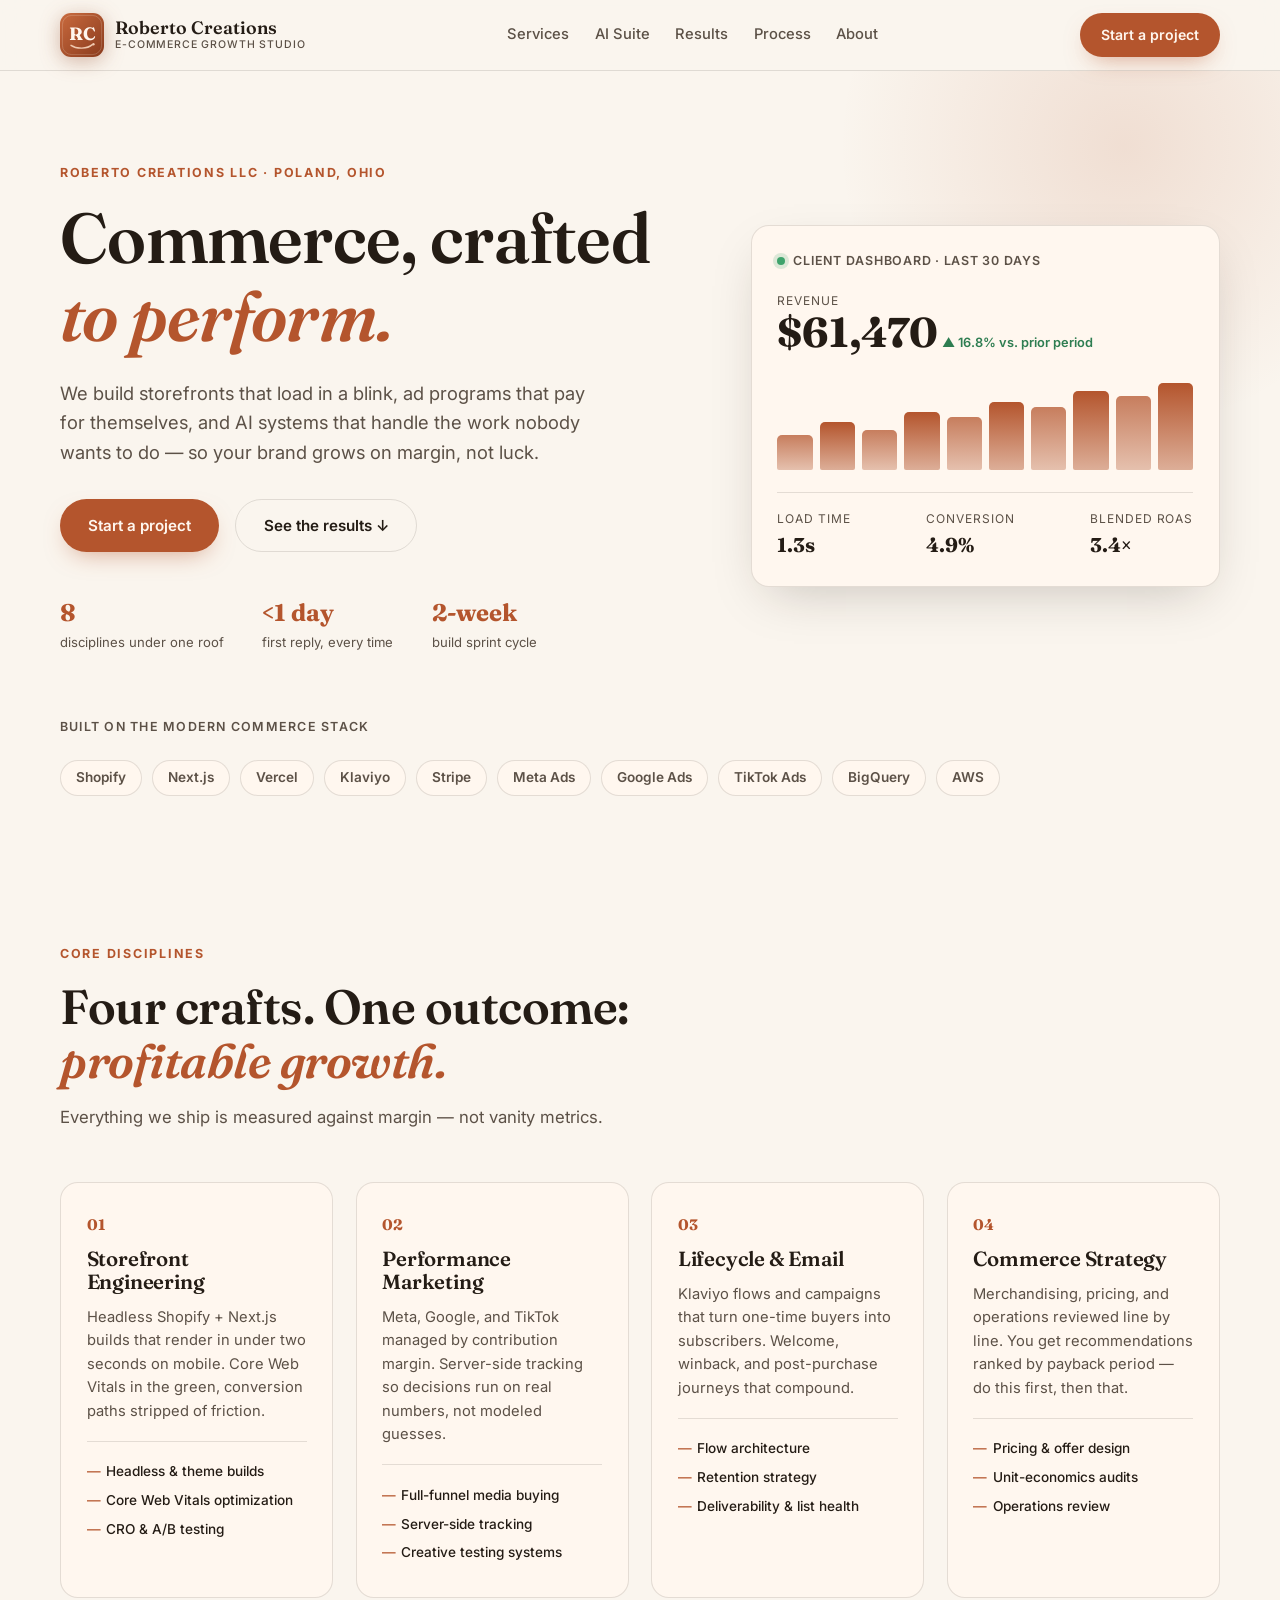
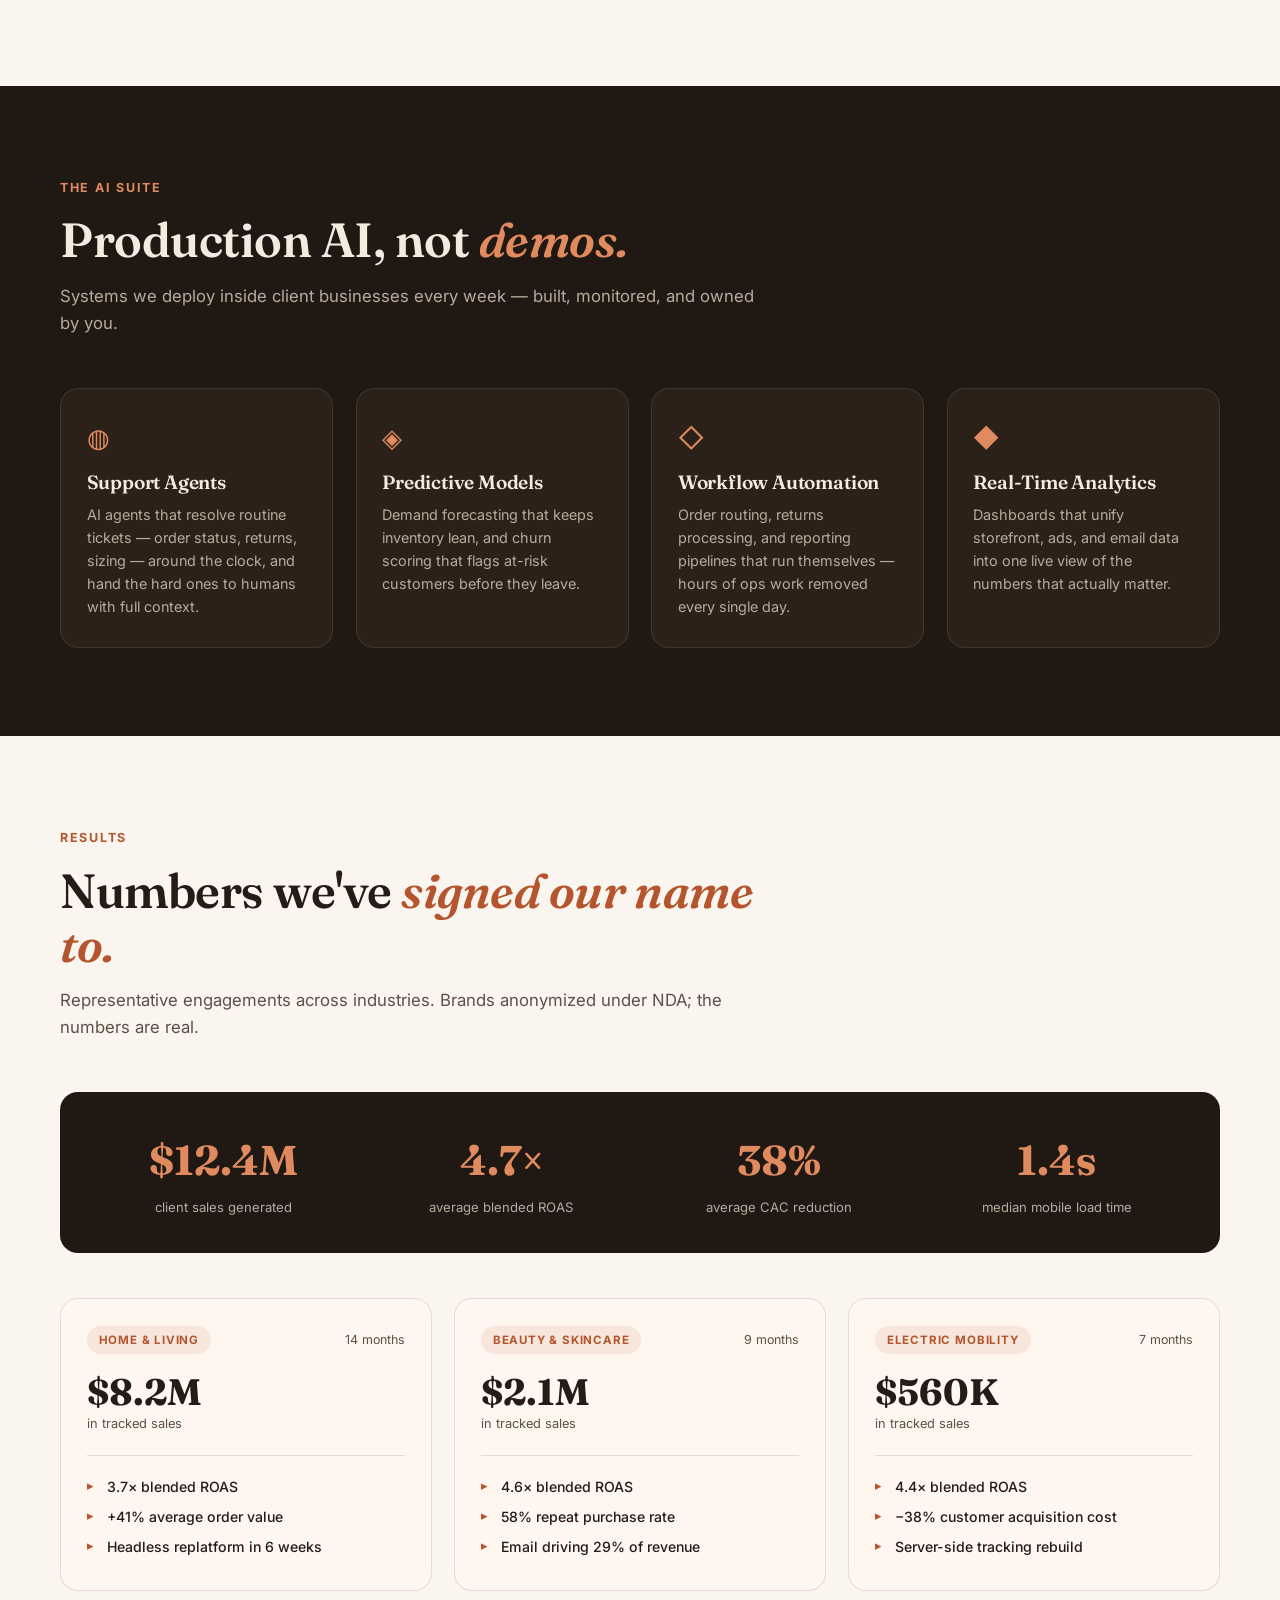
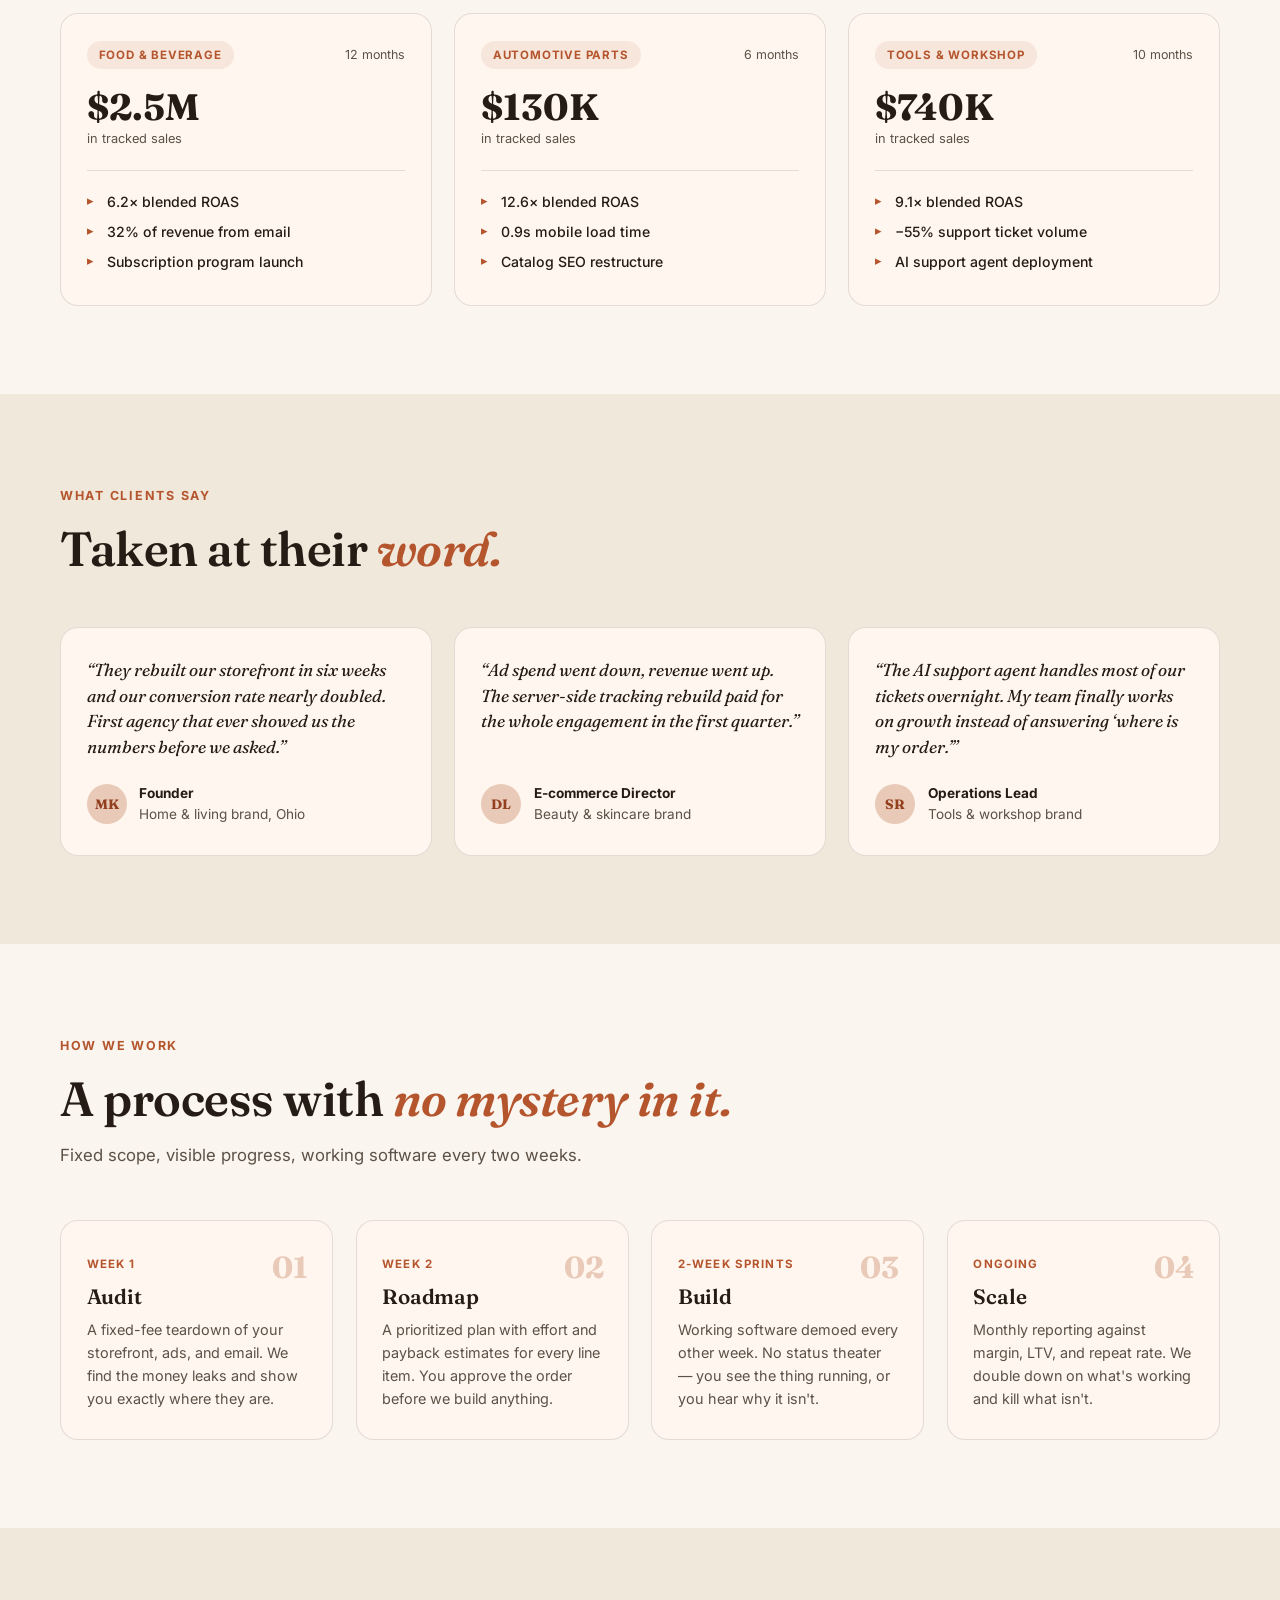
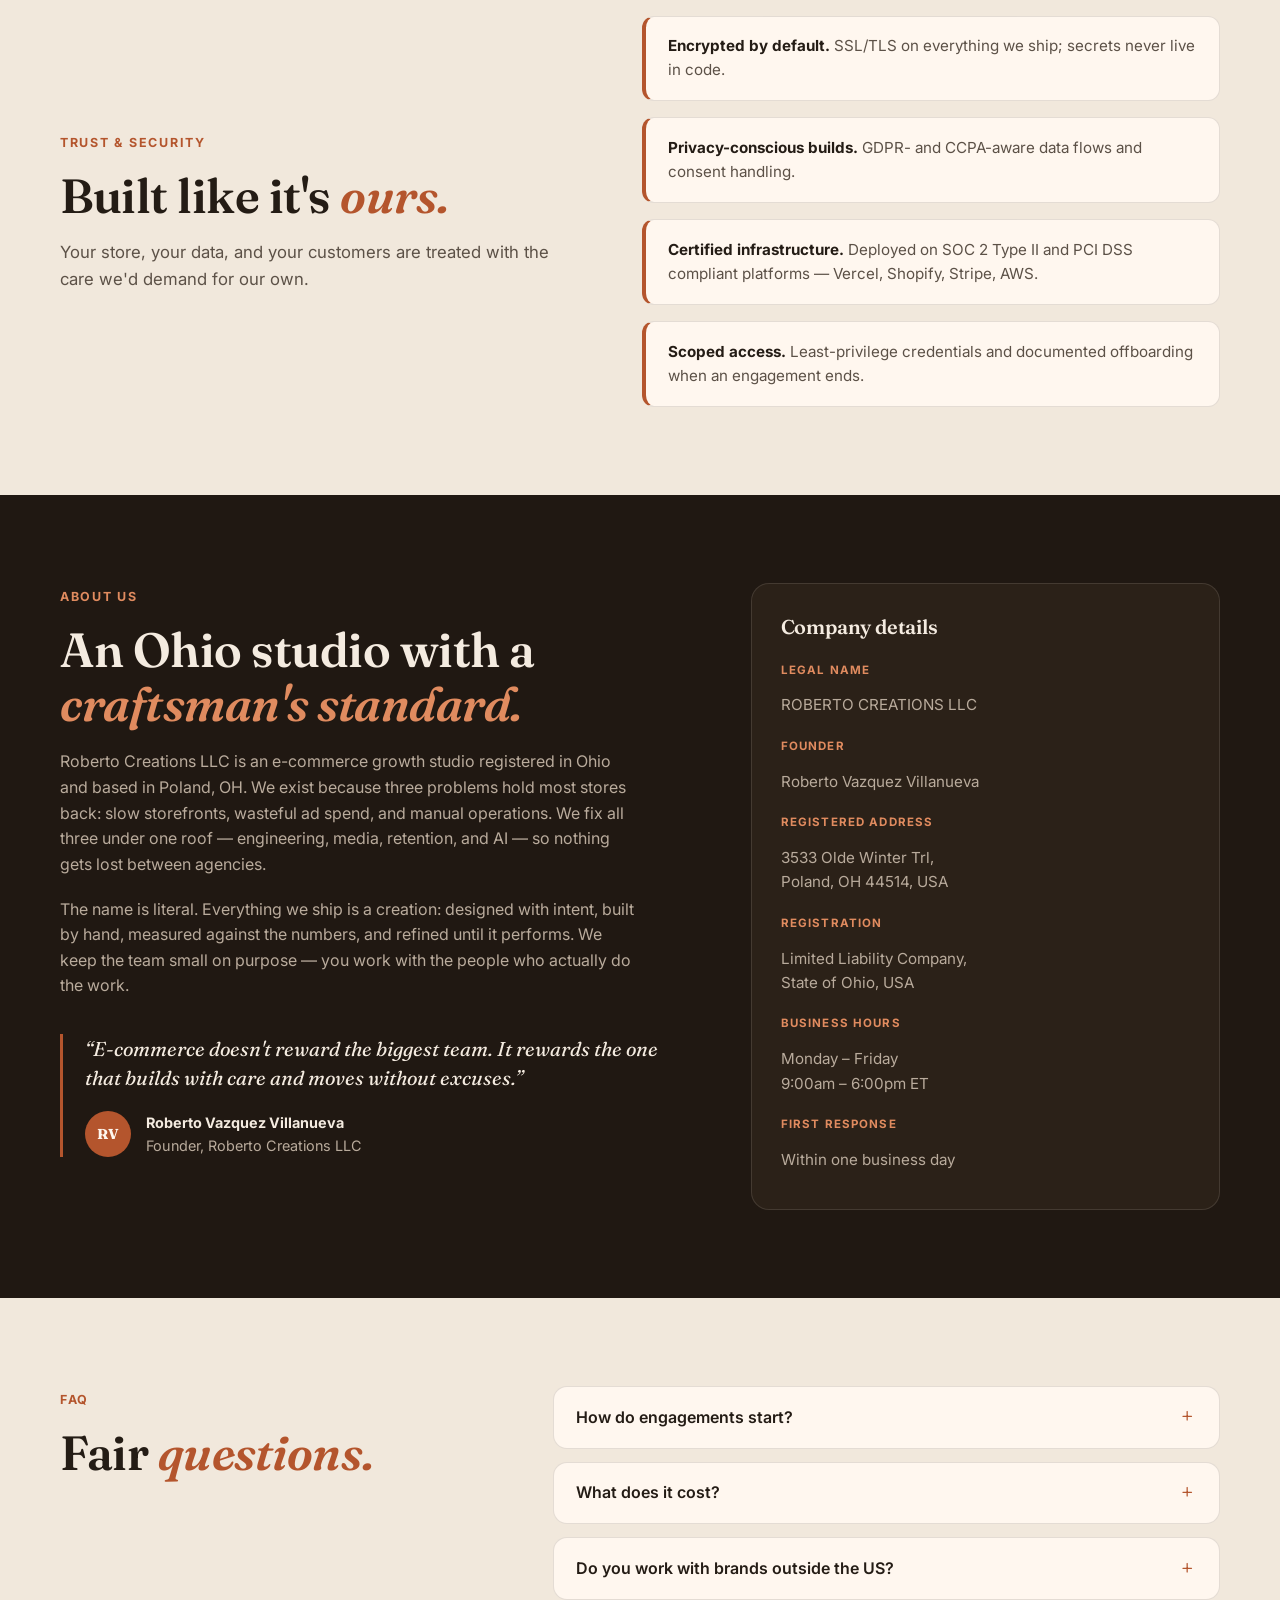
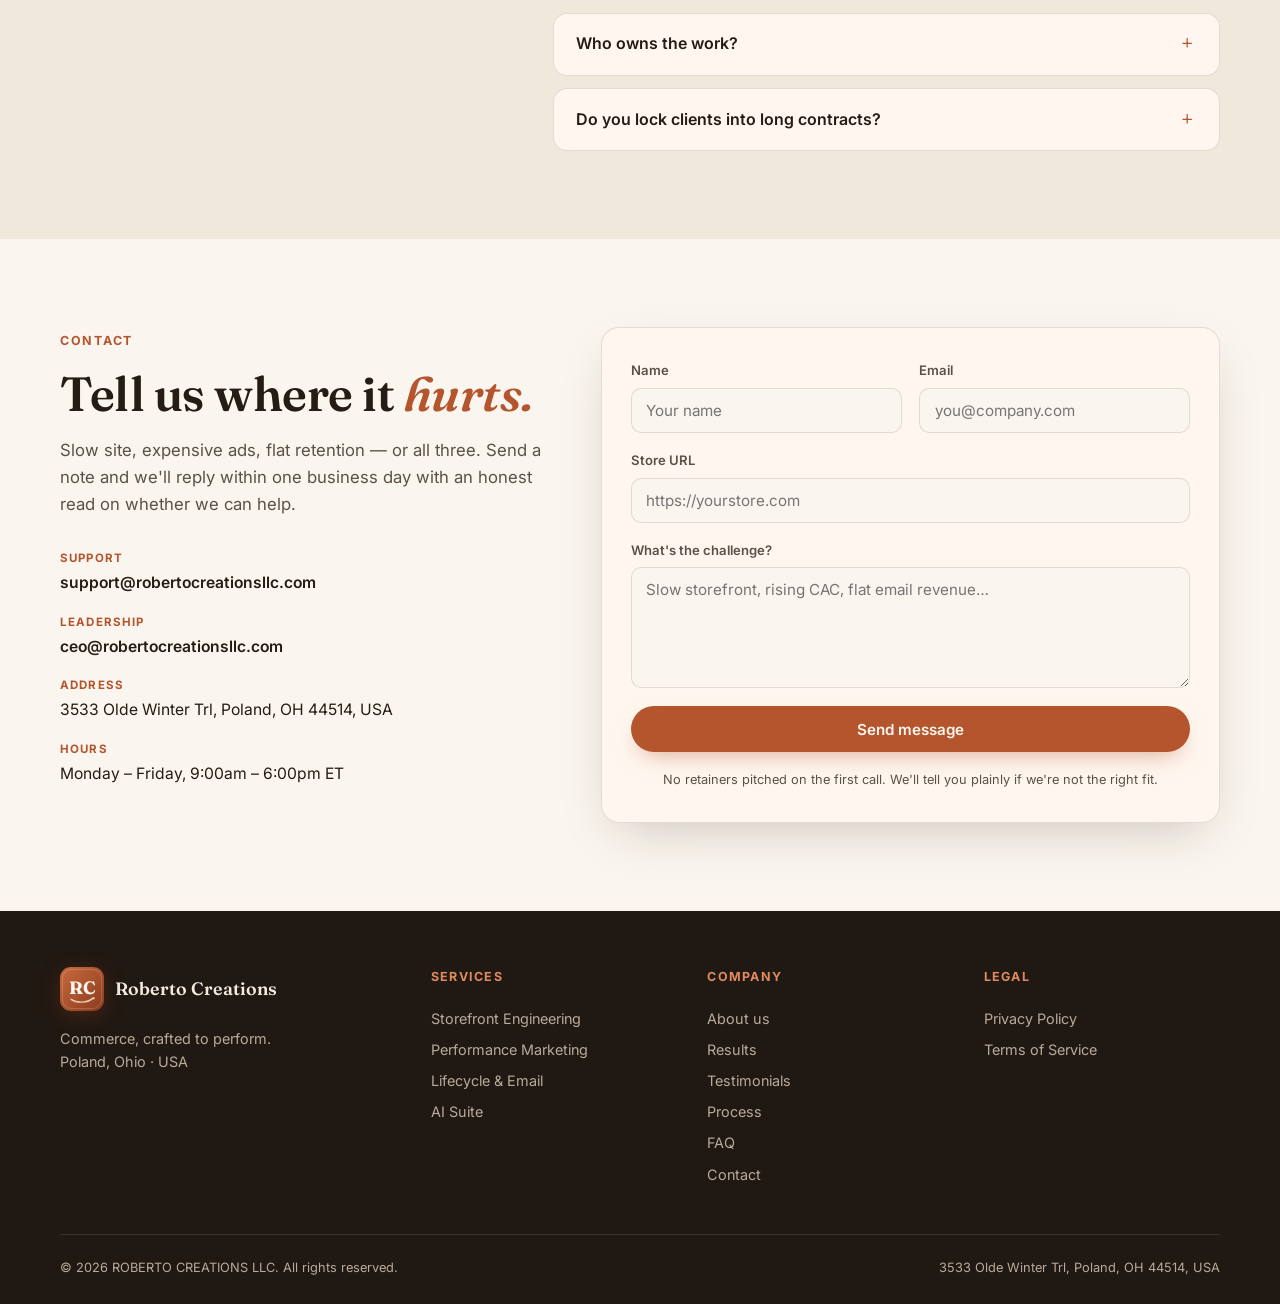
==== index.html @ 3b9dabcb "Roberto Creations LLC company website Static marketing site: hero, services, AI suite, results, test" ====
<!DOCTYPE html>
<html lang="en">
<head>
  <meta charset="UTF-8" />
  <meta name="viewport" content="width=device-width, initial-scale=1.0" />
  <title>Roberto Creations — Commerce, crafted to perform</title>
  <meta name="description" content="Roberto Creations LLC is an e-commerce growth studio in Poland, Ohio. We craft fast storefronts, profitable ad programs, retention engines, and AI systems that do the heavy lifting." />
  <meta property="og:title" content="Roberto Creations — Commerce, crafted to perform" />
  <meta property="og:description" content="Storefront engineering, performance marketing, lifecycle email, and AI automation for e-commerce brands." />
  <meta property="og:type" content="website" />
  <link rel="icon" type="image/svg+xml" href="logo.svg" />
  <link rel="preconnect" href="https://fonts.googleapis.com" />
  <link rel="preconnect" href="https://fonts.gstatic.com" crossorigin />
  <link href="https://fonts.googleapis.com/css2?family=Fraunces:opsz,wght@9..144,400;9..144,500;9..144,600;9..144,700&family=Inter:wght@400;500;600;700&display=swap" rel="stylesheet" />
  <link rel="stylesheet" href="styles.css" />
</head>
<body>

  <!-- ============ NAV ============ -->
  <header class="nav" id="top">
    <div class="container nav-inner">
      <a href="#top" class="brand" aria-label="Roberto Creations home">
        <svg class="brand-mark" viewBox="0 0 64 64" xmlns="http://www.w3.org/2000/svg" role="img" aria-label="Roberto Creations logo">
          <defs>
            <linearGradient id="rcGradNav" x1="0" y1="0" x2="1" y2="1">
              <stop offset="0%" stop-color="#C96A3E" />
              <stop offset="100%" stop-color="#8A3B1D" />
            </linearGradient>
          </defs>
          <rect width="64" height="64" rx="16" fill="url(#rcGradNav)" />
          <rect x="3.5" y="3.5" width="57" height="57" rx="13.5" fill="none" stroke="rgba(255,247,239,0.28)" stroke-width="1" />
          <text x="32" y="39" text-anchor="middle" font-family="Fraunces, Georgia, serif" font-weight="700" font-size="26" fill="#FFF7EF" letter-spacing="-1">RC</text>
          <path d="M16 47 C 24 52.5, 40 52.5, 47 46" fill="none" stroke="#F0C9AF" stroke-width="2" stroke-linecap="round" />
          <circle cx="48.6" cy="45.4" r="1.8" fill="#F0C9AF" />
        </svg>
        <span class="brand-word">Roberto&nbsp;Creations<span class="brand-sub">E-commerce growth studio</span></span>
      </a>
      <nav class="nav-links" id="navLinks">
        <a href="#services">Services</a>
        <a href="#ai">AI Suite</a>
        <a href="#results">Results</a>
        <a href="#process">Process</a>
        <a href="#about">About</a>
      </nav>
      <div class="nav-cta">
        <a href="#contact" class="btn btn-primary btn-sm">Start a project</a>
        <button class="nav-burger" id="navBurger" aria-label="Open menu"><span></span><span></span><span></span></button>
      </div>
    </div>
  </header>

  <!-- ============ HERO ============ -->
  <section class="hero">
    <div class="container hero-grid">
      <div class="hero-copy reveal">
        <p class="eyebrow">Roberto Creations LLC · Poland, Ohio</p>
        <h1>Commerce, crafted<br /><em>to perform.</em></h1>
        <p class="lede">
          We build storefronts that load in a blink, ad programs that pay for
          themselves, and AI systems that handle the work nobody wants to do —
          so your brand grows on margin, not luck.
        </p>
        <div class="hero-actions">
          <a href="#contact" class="btn btn-primary">Start a project</a>
          <a href="#results" class="btn btn-ghost">See the results ↓</a>
        </div>
        <ul class="hero-facts">
          <li><strong>8</strong><span>disciplines under one roof</span></li>
          <li><strong>&lt;1 day</strong><span>first reply, every time</span></li>
          <li><strong>2-week</strong><span>build sprint cycle</span></li>
        </ul>
      </div>

      <div class="hero-card reveal delay-1" aria-hidden="true">
        <div class="dash-head">
          <span class="dash-dot"></span> Client dashboard · last 30 days
        </div>
        <div class="dash-big">
          <span class="dash-label">Revenue</span>
          <span class="dash-value">$61,470</span>
          <span class="dash-delta">▲ 16.8% vs. prior period</span>
        </div>
        <div class="dash-bars">
          <i style="--h:38%"></i><i style="--h:52%"></i><i style="--h:44%"></i><i style="--h:63%"></i><i style="--h:58%"></i><i style="--h:74%"></i><i style="--h:69%"></i><i style="--h:86%"></i><i style="--h:80%"></i><i style="--h:95%"></i>
        </div>
        <div class="dash-row">
          <div><span class="dash-label">Load time</span><strong>1.3s</strong></div>
          <div><span class="dash-label">Conversion</span><strong>4.9%</strong></div>
          <div><span class="dash-label">Blended ROAS</span><strong>3.4×</strong></div>
        </div>
      </div>
    </div>

    <div class="container stack-strip reveal delay-2">
      <span class="stack-label">Built on the modern commerce stack</span>
      <ul>
        <li>Shopify</li><li>Next.js</li><li>Vercel</li><li>Klaviyo</li><li>Stripe</li>
        <li>Meta&nbsp;Ads</li><li>Google&nbsp;Ads</li><li>TikTok&nbsp;Ads</li><li>BigQuery</li><li>AWS</li>
      </ul>
    </div>
  </section>

  <!-- ============ SERVICES ============ -->
  <section class="section" id="services">
    <div class="container">
      <div class="section-head reveal">
        <p class="eyebrow">Core disciplines</p>
        <h2>Four crafts. One outcome: <em>profitable growth.</em></h2>
        <p class="section-sub">Everything we ship is measured against margin — not vanity metrics.</p>
      </div>
      <div class="cards-4">
        <article class="card reveal">
          <span class="card-num">01</span>
          <h3>Storefront Engineering</h3>
          <p>Headless Shopify + Next.js builds that render in under two seconds on mobile. Core Web Vitals in the green, conversion paths stripped of friction.</p>
          <ul class="card-list">
            <li>Headless &amp; theme builds</li>
            <li>Core Web Vitals optimization</li>
            <li>CRO &amp; A/B testing</li>
          </ul>
        </article>
        <article class="card reveal delay-1">
          <span class="card-num">02</span>
          <h3>Performance Marketing</h3>
          <p>Meta, Google, and TikTok managed by contribution margin. Server-side tracking so decisions run on real numbers, not modeled guesses.</p>
          <ul class="card-list">
            <li>Full-funnel media buying</li>
            <li>Server-side tracking</li>
            <li>Creative testing systems</li>
          </ul>
        </article>
        <article class="card reveal delay-2">
          <span class="card-num">03</span>
          <h3>Lifecycle &amp; Email</h3>
          <p>Klaviyo flows and campaigns that turn one-time buyers into subscribers. Welcome, winback, and post-purchase journeys that compound.</p>
          <ul class="card-list">
            <li>Flow architecture</li>
            <li>Retention strategy</li>
            <li>Deliverability &amp; list health</li>
          </ul>
        </article>
        <article class="card reveal delay-3">
          <span class="card-num">04</span>
          <h3>Commerce Strategy</h3>
          <p>Merchandising, pricing, and operations reviewed line by line. You get recommendations ranked by payback period — do this first, then that.</p>
          <ul class="card-list">
            <li>Pricing &amp; offer design</li>
            <li>Unit-economics audits</li>
            <li>Operations review</li>
          </ul>
        </article>
      </div>
    </div>
  </section>

  <!-- ============ AI SUITE ============ -->
  <section class="section section-dark" id="ai">
    <div class="container">
      <div class="section-head reveal">
        <p class="eyebrow eyebrow-light">The AI suite</p>
        <h2>Production AI, not <em>demos.</em></h2>
        <p class="section-sub">Systems we deploy inside client businesses every week — built, monitored, and owned by you.</p>
      </div>
      <div class="ai-grid">
        <article class="ai-card reveal">
          <span class="ai-icon">◍</span>
          <h3>Support Agents</h3>
          <p>AI agents that resolve routine tickets — order status, returns, sizing — around the clock, and hand the hard ones to humans with full context.</p>
        </article>
        <article class="ai-card reveal delay-1">
          <span class="ai-icon">◈</span>
          <h3>Predictive Models</h3>
          <p>Demand forecasting that keeps inventory lean, and churn scoring that flags at-risk customers before they leave.</p>
        </article>
        <article class="ai-card reveal delay-2">
          <span class="ai-icon">◇</span>
          <h3>Workflow Automation</h3>
          <p>Order routing, returns processing, and reporting pipelines that run themselves — hours of ops work removed every single day.</p>
        </article>
        <article class="ai-card reveal delay-3">
          <span class="ai-icon">◆</span>
          <h3>Real-Time Analytics</h3>
          <p>Dashboards that unify storefront, ads, and email data into one live view of the numbers that actually matter.</p>
        </article>
      </div>
    </div>
  </section>

  <!-- ============ RESULTS ============ -->
  <section class="section" id="results">
    <div class="container">
      <div class="section-head reveal">
        <p class="eyebrow">Results</p>
        <h2>Numbers we've <em>signed our name to.</em></h2>
        <p class="section-sub">Representative engagements across industries. Brands anonymized under NDA; the numbers are real.</p>
      </div>

      <div class="results-band reveal">
        <div><strong data-count="12.4" data-prefix="$" data-suffix="M">$0M</strong><span>client sales generated</span></div>
        <div><strong data-count="4.7" data-suffix="×">0×</strong><span>average blended ROAS</span></div>
        <div><strong data-count="38" data-suffix="%">0%</strong><span>average CAC reduction</span></div>
        <div><strong data-count="1.4" data-suffix="s">0s</strong><span>median mobile load time</span></div>
      </div>

      <div class="cases">
        <article class="case reveal">
          <header><span class="case-tag">Home &amp; Living</span><span class="case-time">14 months</span></header>
          <strong class="case-big">$8.2M</strong><span class="case-big-label">in tracked sales</span>
          <ul><li>3.7× blended ROAS</li><li>+41% average order value</li><li>Headless replatform in 6 weeks</li></ul>
        </article>
        <article class="case reveal delay-1">
          <header><span class="case-tag">Beauty &amp; Skincare</span><span class="case-time">9 months</span></header>
          <strong class="case-big">$2.1M</strong><span class="case-big-label">in tracked sales</span>
          <ul><li>4.6× blended ROAS</li><li>58% repeat purchase rate</li><li>Email driving 29% of revenue</li></ul>
        </article>
        <article class="case reveal delay-2">
          <header><span class="case-tag">Electric Mobility</span><span class="case-time">7 months</span></header>
          <strong class="case-big">$560K</strong><span class="case-big-label">in tracked sales</span>
          <ul><li>4.4× blended ROAS</li><li>−38% customer acquisition cost</li><li>Server-side tracking rebuild</li></ul>
        </article>
        <article class="case reveal">
          <header><span class="case-tag">Food &amp; Beverage</span><span class="case-time">12 months</span></header>
          <strong class="case-big">$2.5M</strong><span class="case-big-label">in tracked sales</span>
          <ul><li>6.2× blended ROAS</li><li>32% of revenue from email</li><li>Subscription program launch</li></ul>
        </article>
        <article class="case reveal delay-1">
          <header><span class="case-tag">Automotive Parts</span><span class="case-time">6 months</span></header>
          <strong class="case-big">$130K</strong><span class="case-big-label">in tracked sales</span>
          <ul><li>12.6× blended ROAS</li><li>0.9s mobile load time</li><li>Catalog SEO restructure</li></ul>
        </article>
        <article class="case reveal delay-2">
          <header><span class="case-tag">Tools &amp; Workshop</span><span class="case-time">10 months</span></header>
          <strong class="case-big">$740K</strong><span class="case-big-label">in tracked sales</span>
          <ul><li>9.1× blended ROAS</li><li>−55% support ticket volume</li><li>AI support agent deployment</li></ul>
        </article>
      </div>
    </div>
  </section>

  <!-- ============ TESTIMONIALS ============ -->
  <section class="section section-tint" id="testimonials">
    <div class="container">
      <div class="section-head reveal">
        <p class="eyebrow">What clients say</p>
        <h2>Taken at their <em>word.</em></h2>
      </div>
      <div class="quotes">
        <figure class="quote-card reveal">
          <blockquote>“They rebuilt our storefront in six weeks and our conversion rate nearly doubled. First agency that ever showed us the numbers before we asked.”</blockquote>
          <figcaption><span class="quote-avatar">MK</span><span><strong>Founder</strong><br />Home &amp; living brand, Ohio</span></figcaption>
        </figure>
        <figure class="quote-card reveal delay-1">
          <blockquote>“Ad spend went down, revenue went up. The server-side tracking rebuild paid for the whole engagement in the first quarter.”</blockquote>
          <figcaption><span class="quote-avatar">DL</span><span><strong>E-commerce Director</strong><br />Beauty &amp; skincare brand</span></figcaption>
        </figure>
        <figure class="quote-card reveal delay-2">
          <blockquote>“The AI support agent handles most of our tickets overnight. My team finally works on growth instead of answering ‘where is my order.’”</blockquote>
          <figcaption><span class="quote-avatar">SR</span><span><strong>Operations Lead</strong><br />Tools &amp; workshop brand</span></figcaption>
        </figure>
      </div>
    </div>
  </section>

  <!-- ============ PROCESS ============ -->
  <section class="section" id="process">
    <div class="container">
      <div class="section-head reveal">
        <p class="eyebrow">How we work</p>
        <h2>A process with <em>no mystery in it.</em></h2>
        <p class="section-sub">Fixed scope, visible progress, working software every two weeks.</p>
      </div>
      <ol class="steps">
        <li class="reveal">
          <span class="step-when">Week 1</span>
          <h3>Audit</h3>
          <p>A fixed-fee teardown of your storefront, ads, and email. We find the money leaks and show you exactly where they are.</p>
        </li>
        <li class="reveal delay-1">
          <span class="step-when">Week 2</span>
          <h3>Roadmap</h3>
          <p>A prioritized plan with effort and payback estimates for every line item. You approve the order before we build anything.</p>
        </li>
        <li class="reveal delay-2">
          <span class="step-when">2-week sprints</span>
          <h3>Build</h3>
          <p>Working software demoed every other week. No status theater — you see the thing running, or you hear why it isn't.</p>
        </li>
        <li class="reveal delay-3">
          <span class="step-when">Ongoing</span>
          <h3>Scale</h3>
          <p>Monthly reporting against margin, LTV, and repeat rate. We double down on what's working and kill what isn't.</p>
        </li>
      </ol>
    </div>
  </section>

  <!-- ============ TRUST ============ -->
  <section class="section section-tint" id="trust">
    <div class="container trust-grid">
      <div class="section-head reveal" style="margin-bottom:0">
        <p class="eyebrow">Trust &amp; security</p>
        <h2>Built like it's <em>ours.</em></h2>
        <p class="section-sub">Your store, your data, and your customers are treated with the care we'd demand for our own.</p>
      </div>
      <ul class="trust-list reveal delay-1">
        <li><strong>Encrypted by default.</strong> SSL/TLS on everything we ship; secrets never live in code.</li>
        <li><strong>Privacy-conscious builds.</strong> GDPR- and CCPA-aware data flows and consent handling.</li>
        <li><strong>Certified infrastructure.</strong> Deployed on SOC 2 Type II and PCI DSS compliant platforms — Vercel, Shopify, Stripe, AWS.</li>
        <li><strong>Scoped access.</strong> Least-privilege credentials and documented offboarding when an engagement ends.</li>
      </ul>
    </div>
  </section>

  <!-- ============ ABOUT ============ -->
  <section class="section section-dark" id="about">
    <div class="container about-grid">
      <div class="reveal">
        <p class="eyebrow eyebrow-light">About us</p>
        <h2>An Ohio studio with a <em>craftsman's standard.</em></h2>
        <p class="about-body">
          Roberto Creations LLC is an e-commerce growth studio registered in
          Ohio and based in Poland, OH. We exist because three problems hold
          most stores back: slow storefronts, wasteful ad spend, and manual
          operations. We fix all three under one roof — engineering, media,
          retention, and AI — so nothing gets lost between agencies.
        </p>
        <p class="about-body">
          The name is literal. Everything we ship is a creation: designed with
          intent, built by hand, measured against the numbers, and refined
          until it performs. We keep the team small on purpose — you work with
          the people who actually do the work.
        </p>
        <figure class="founder-quote">
          <blockquote>“E-commerce doesn't reward the biggest team. It rewards the one that builds with care and moves without excuses.”</blockquote>
          <figcaption>
            <span class="founder-avatar">RV</span>
            <span><strong>Roberto Vazquez Villanueva</strong><br />Founder, Roberto Creations LLC</span>
          </figcaption>
        </figure>
      </div>
      <aside class="company-card reveal delay-1">
        <h3>Company details</h3>
        <dl>
          <dt>Legal name</dt><dd>ROBERTO CREATIONS LLC</dd>
          <dt>Founder</dt><dd>Roberto Vazquez Villanueva</dd>
          <dt>Registered address</dt><dd>3533 Olde Winter Trl,<br />Poland, OH 44514, USA</dd>
          <dt>Registration</dt><dd>Limited Liability Company,<br />State of Ohio, USA</dd>
          <dt>Business hours</dt><dd>Monday – Friday<br />9:00am – 6:00pm ET</dd>
          <dt>First response</dt><dd>Within one business day</dd>
        </dl>
      </aside>
    </div>
  </section>

  <!-- ============ FAQ ============ -->
  <section class="section section-tint" id="faq">
    <div class="container faq-wrap">
      <div class="section-head reveal">
        <p class="eyebrow">FAQ</p>
        <h2>Fair <em>questions.</em></h2>
      </div>
      <div class="faq-list reveal delay-1">
        <details>
          <summary>How do engagements start?</summary>
          <p>Every engagement starts with a fixed-fee audit in week one. You get a written teardown of your storefront, ads, and email — and you keep it whether or not we work together afterward.</p>
        </details>
        <details>
          <summary>What does it cost?</summary>
          <p>The audit is a flat fee quoted up front. Build work is scoped per sprint, and ongoing management is a monthly retainer tied to defined deliverables. No percentage-of-spend pricing, no surprise line items.</p>
        </details>
        <details>
          <summary>Do you work with brands outside the US?</summary>
          <p>Yes. We're based in Ohio and work remotely with e-commerce brands across North America and Europe. All meetings are scheduled in your timezone.</p>
        </details>
        <details>
          <summary>Who owns the work?</summary>
          <p>You do. Code, ad accounts, email lists, dashboards — everything lives in accounts you own from day one, and offboarding is documented when an engagement ends.</p>
        </details>
        <details>
          <summary>Do you lock clients into long contracts?</summary>
          <p>No. Ongoing work runs month to month after the initial roadmap. We'd rather keep you with results than with paperwork.</p>
        </details>
      </div>
    </div>
  </section>

  <!-- ============ CONTACT ============ -->
  <section class="section" id="contact">
    <div class="container contact-grid">
      <div class="reveal">
        <p class="eyebrow">Contact</p>
        <h2>Tell us where it <em>hurts.</em></h2>
        <p class="section-sub">Slow site, expensive ads, flat retention — or all three. Send a note and we'll reply within one business day with an honest read on whether we can help.</p>
        <ul class="contact-list">
          <li><span>Support</span><a href="mailto:support@robertocreationsllc.com">support@robertocreationsllc.com</a></li>
          <li><span>Leadership</span><a href="mailto:ceo@robertocreationsllc.com">ceo@robertocreationsllc.com</a></li>
          <li><span>Address</span>3533 Olde Winter Trl, Poland, OH 44514, USA</li>
          <li><span>Hours</span>Monday – Friday, 9:00am – 6:00pm ET</li>
        </ul>
      </div>
      <form class="contact-form reveal delay-1" action="mailto:support@robertocreationsllc.com" method="post" enctype="text/plain">
        <div class="form-row">
          <label>Name<input type="text" name="name" placeholder="Your name" required /></label>
          <label>Email<input type="email" name="email" placeholder="you@company.com" required /></label>
        </div>
        <label>Store URL<input type="url" name="store" placeholder="https://yourstore.com" /></label>
        <label>What's the challenge?<textarea name="message" rows="5" placeholder="Slow storefront, rising CAC, flat email revenue…" required></textarea></label>
        <button type="submit" class="btn btn-primary btn-block">Send message</button>
        <p class="form-note">No retainers pitched on the first call. We'll tell you plainly if we're not the right fit.</p>
      </form>
    </div>
  </section>

  <!-- ============ FOOTER ============ -->
  <footer class="footer">
    <div class="container footer-grid">
      <div>
        <a href="#top" class="brand brand-footer">
          <svg class="brand-mark" viewBox="0 0 64 64" xmlns="http://www.w3.org/2000/svg" role="img" aria-label="Roberto Creations logo">
            <defs>
              <linearGradient id="rcGradFoot" x1="0" y1="0" x2="1" y2="1">
                <stop offset="0%" stop-color="#C96A3E" />
                <stop offset="100%" stop-color="#8A3B1D" />
              </linearGradient>
            </defs>
            <rect width="64" height="64" rx="16" fill="url(#rcGradFoot)" />
            <rect x="3.5" y="3.5" width="57" height="57" rx="13.5" fill="none" stroke="rgba(255,247,239,0.28)" stroke-width="1" />
            <text x="32" y="39" text-anchor="middle" font-family="Fraunces, Georgia, serif" font-weight="700" font-size="26" fill="#FFF7EF" letter-spacing="-1">RC</text>
            <path d="M16 47 C 24 52.5, 40 52.5, 47 46" fill="none" stroke="#F0C9AF" stroke-width="2" stroke-linecap="round" />
            <circle cx="48.6" cy="45.4" r="1.8" fill="#F0C9AF" />
          </svg>
          <span class="brand-word">Roberto&nbsp;Creations</span>
        </a>
        <p class="footer-tag">Commerce, crafted to perform.<br />Poland, Ohio · USA</p>
      </div>
      <div class="footer-col">
        <h4>Services</h4>
        <a href="#services">Storefront Engineering</a>
        <a href="#services">Performance Marketing</a>
        <a href="#services">Lifecycle &amp; Email</a>
        <a href="#ai">AI Suite</a>
      </div>
      <div class="footer-col">
        <h4>Company</h4>
        <a href="#about">About us</a>
        <a href="#results">Results</a>
        <a href="#testimonials">Testimonials</a>
        <a href="#process">Process</a>
        <a href="#faq">FAQ</a>
        <a href="#contact">Contact</a>
      </div>
      <div class="footer-col">
        <h4>Legal</h4>
        <a href="privacy.html">Privacy Policy</a>
        <a href="terms.html">Terms of Service</a>
      </div>
    </div>
    <div class="container footer-bottom">
      <span>© 2026 ROBERTO CREATIONS LLC. All rights reserved.</span>
      <span>3533 Olde Winter Trl, Poland, OH 44514, USA</span>
    </div>
  </footer>

  <script src="script.js"></script>
</body>
</html>
---- styles.css ----
/* ================= Roberto Creations — brand system =================
   Palette: warm ivory canvas, espresso ink, terracotta signature accent.
   Type: Fraunces (display serif) + Inter (UI sans).
===================================================================== */
:root {
  --ivory: #FAF5EE;
  --ivory-deep: #F1E8DC;
  --ink: #241C15;
  --ink-soft: #5C5147;
  --terra: #B4552D;
  --terra-deep: #93401F;
  --terra-soft: #E9C9B8;
  --cream: #FFF7EF;
  --line: rgba(36, 28, 21, 0.12);
  --dark: #201812;
  --dark-2: #2B2118;
  --on-dark: #F4EBE0;
  --on-dark-soft: #B9AB9C;
  --radius: 18px;
  --shadow: 0 18px 50px -18px rgba(36, 28, 21, 0.25);
  --font-display: "Fraunces", Georgia, serif;
  --font-body: "Inter", -apple-system, sans-serif;
}

* { margin: 0; padding: 0; box-sizing: border-box; }
html { scroll-behavior: smooth; }
body {
  font-family: var(--font-body);
  background: var(--ivory);
  color: var(--ink);
  line-height: 1.6;
  -webkit-font-smoothing: antialiased;
}
img { max-width: 100%; }
.container { width: min(1160px, 92%); margin: 0 auto; }

h1, h2, h3 { font-family: var(--font-display); font-weight: 600; line-height: 1.12; letter-spacing: -0.01em; }
h1 { font-size: clamp(2.6rem, 6vw, 4.4rem); }
h2 { font-size: clamp(1.9rem, 4vw, 3rem); }
h1 em, h2 em { font-style: italic; color: var(--terra); }
.section-dark h2 em { color: #E08B5F; }

.eyebrow {
  display: inline-block;
  font-size: 0.78rem; font-weight: 700; letter-spacing: 0.14em; text-transform: uppercase;
  color: var(--terra); margin-bottom: 1rem;
}
.eyebrow-light { color: #E08B5F; }

/* ---------- buttons ---------- */
.btn {
  display: inline-block; text-decoration: none; cursor: pointer;
  font-family: var(--font-body); font-weight: 600; font-size: 0.95rem;
  padding: 0.85rem 1.7rem; border-radius: 999px; border: 1.5px solid transparent;
  transition: transform 0.18s ease, box-shadow 0.18s ease, background 0.18s ease;
}
.btn-primary { background: var(--terra); color: var(--cream); box-shadow: 0 10px 24px -10px rgba(180, 85, 45, 0.55); }
.btn-primary:hover { background: var(--terra-deep); transform: translateY(-2px); }
.btn-ghost { border-color: var(--line); color: var(--ink); background: transparent; }
.btn-ghost:hover { border-color: var(--ink); transform: translateY(-2px); }
.btn-sm { padding: 0.6rem 1.25rem; font-size: 0.88rem; }
.btn-block { width: 100%; border: none; }

/* ---------- nav ---------- */
.nav {
  position: sticky; top: 0; z-index: 50;
  background: rgba(250, 245, 238, 0.85); backdrop-filter: blur(14px);
  border-bottom: 1px solid var(--line);
}
.nav-inner { display: flex; align-items: center; justify-content: space-between; padding: 0.8rem 0; gap: 1rem; }
.brand { display: flex; align-items: center; gap: 0.7rem; text-decoration: none; color: inherit; }
.brand-mark {
  display: block; width: 44px; height: 44px; flex-shrink: 0;
  filter: drop-shadow(0 4px 10px rgba(138, 59, 29, 0.35));
  transition: transform 0.2s ease;
}
.brand:hover .brand-mark { transform: rotate(-3deg) scale(1.04); }
.brand-word { font-family: var(--font-display); font-weight: 600; font-size: 1.12rem; line-height: 1.15; display: flex; flex-direction: column; }
.brand-sub { font-family: var(--font-body); font-weight: 500; font-size: 0.66rem; letter-spacing: 0.08em; text-transform: uppercase; color: var(--ink-soft); }
.nav-links { display: flex; gap: 1.6rem; }
.nav-links a { text-decoration: none; color: var(--ink-soft); font-weight: 500; font-size: 0.92rem; transition: color 0.15s; }
.nav-links a:hover { color: var(--terra); }
.nav-cta { display: flex; align-items: center; gap: 0.8rem; }
.nav-burger { display: none; flex-direction: column; gap: 5px; background: none; border: none; cursor: pointer; padding: 6px; }
.nav-burger span { width: 22px; height: 2px; background: var(--ink); border-radius: 2px; }

/* ---------- hero ---------- */
.hero { padding: 5.5rem 0 3.5rem; position: relative; overflow: hidden; }
.hero::before {
  content: ""; position: absolute; top: -30%; right: -12%; width: 620px; height: 620px;
  background: radial-gradient(circle, rgba(180,85,45,0.14), transparent 65%);
  border-radius: 50%; pointer-events: none;
}
.hero-grid { display: grid; grid-template-columns: 1.15fr 0.85fr; gap: 3.5rem; align-items: center; }
.lede { font-size: 1.15rem; color: var(--ink-soft); margin: 1.4rem 0 2rem; max-width: 34rem; }
.hero-actions { display: flex; gap: 1rem; flex-wrap: wrap; }
.hero-facts { list-style: none; display: flex; gap: 2.4rem; margin-top: 2.6rem; flex-wrap: wrap; }
.hero-facts li { display: flex; flex-direction: column; }
.hero-facts strong { font-family: var(--font-display); font-size: 1.5rem; color: var(--terra); }
.hero-facts span { font-size: 0.82rem; color: var(--ink-soft); }

.hero-card {
  background: var(--cream); border: 1px solid var(--line); border-radius: var(--radius);
  box-shadow: var(--shadow); padding: 1.6rem; position: relative;
}
.dash-head { font-size: 0.78rem; font-weight: 600; letter-spacing: 0.06em; text-transform: uppercase; color: var(--ink-soft); display: flex; align-items: center; gap: 0.5rem; margin-bottom: 1.2rem; }
.dash-dot { width: 8px; height: 8px; border-radius: 50%; background: #3FA36C; box-shadow: 0 0 0 4px rgba(63,163,108,0.18); }
.dash-label { display: block; font-size: 0.75rem; text-transform: uppercase; letter-spacing: 0.08em; color: var(--ink-soft); }
.dash-value { font-family: var(--font-display); font-size: 2.6rem; font-weight: 700; line-height: 1.1; }
.dash-delta { display: inline-block; margin-top: 0.2rem; font-size: 0.8rem; font-weight: 600; color: #2E7D51; }
.dash-bars { display: flex; align-items: flex-end; gap: 7px; height: 92px; margin: 1.4rem 0; }
.dash-bars i {
  flex: 1; height: var(--h); border-radius: 5px 5px 2px 2px;
  background: linear-gradient(180deg, var(--terra) 0%, var(--terra-soft) 130%);
  animation: barGrow 0.9s cubic-bezier(0.2, 0.7, 0.3, 1) both;
}
.dash-bars i:nth-child(odd) { opacity: 0.75; }
@keyframes barGrow { from { height: 0; } to { height: var(--h); } }
.dash-row { display: flex; justify-content: space-between; border-top: 1px solid var(--line); padding-top: 1rem; }
.dash-row strong { font-family: var(--font-display); font-size: 1.25rem; }

.stack-strip { margin-top: 4rem; display: flex; align-items: center; gap: 1.4rem; flex-wrap: wrap; }
.stack-label { font-size: 0.78rem; font-weight: 600; letter-spacing: 0.1em; text-transform: uppercase; color: var(--ink-soft); white-space: nowrap; }
.stack-strip ul { list-style: none; display: flex; flex-wrap: wrap; gap: 0.6rem; }
.stack-strip li {
  font-size: 0.85rem; font-weight: 600; color: var(--ink-soft);
  border: 1px solid var(--line); border-radius: 999px; padding: 0.4rem 0.95rem; background: var(--cream);
}

/* ---------- sections ---------- */
.section { padding: 5.5rem 0; }
.section-head { max-width: 44rem; margin-bottom: 3.2rem; }
.section-sub { color: var(--ink-soft); font-size: 1.05rem; margin-top: 1rem; }
.section-tint { background: var(--ivory-deep); }
.section-dark { background: var(--dark); color: var(--on-dark); }
.section-dark .section-sub { color: var(--on-dark-soft); }

/* ---------- services ---------- */
.cards-4 { display: grid; grid-template-columns: repeat(4, 1fr); gap: 1.4rem; }
.card {
  background: var(--cream); border: 1px solid var(--line); border-radius: var(--radius);
  padding: 1.8rem 1.6rem; transition: transform 0.2s ease, box-shadow 0.2s ease;
}
.card:hover { transform: translateY(-6px); box-shadow: var(--shadow); }
.card-num { font-family: var(--font-display); font-size: 0.95rem; font-weight: 700; color: var(--terra); }
.card h3 { font-size: 1.28rem; margin: 0.7rem 0 0.7rem; }
.card p { font-size: 0.92rem; color: var(--ink-soft); }
.card-list { list-style: none; margin-top: 1.1rem; border-top: 1px solid var(--line); padding-top: 1rem; }
.card-list li { font-size: 0.85rem; font-weight: 500; padding: 0.22rem 0 0.22rem 1.2rem; position: relative; }
.card-list li::before { content: "—"; position: absolute; left: 0; color: var(--terra); }

/* ---------- AI ---------- */
.ai-grid { display: grid; grid-template-columns: repeat(4, 1fr); gap: 1.4rem; }
.ai-card {
  background: var(--dark-2); border: 1px solid rgba(244, 235, 224, 0.1); border-radius: var(--radius);
  padding: 1.8rem 1.6rem; transition: transform 0.2s ease, border-color 0.2s ease;
}
.ai-card:hover { transform: translateY(-6px); border-color: rgba(224, 139, 95, 0.5); }
.ai-icon { font-size: 1.6rem; color: #E08B5F; }
.ai-card h3 { font-size: 1.2rem; margin: 0.8rem 0 0.6rem; }
.ai-card p { font-size: 0.9rem; color: var(--on-dark-soft); }

/* ---------- results ---------- */
.results-band {
  display: grid; grid-template-columns: repeat(4, 1fr); gap: 1rem;
  background: var(--dark); color: var(--on-dark); border-radius: var(--radius);
  padding: 2.2rem 2rem; margin-bottom: 2.8rem;
}
.results-band div { display: flex; flex-direction: column; align-items: center; text-align: center; }
.results-band strong { font-family: var(--font-display); font-size: clamp(1.8rem, 3.4vw, 2.6rem); font-weight: 700; color: #E08B5F; }
.results-band span { font-size: 0.82rem; color: var(--on-dark-soft); margin-top: 0.2rem; }

.cases { display: grid; grid-template-columns: repeat(3, 1fr); gap: 1.4rem; }
.case {
  background: var(--cream); border: 1px solid var(--line); border-radius: var(--radius);
  padding: 1.7rem 1.6rem; transition: transform 0.2s ease, box-shadow 0.2s ease;
}
.case:hover { transform: translateY(-6px); box-shadow: var(--shadow); }
.case header { display: flex; justify-content: space-between; align-items: center; margin-bottom: 1.2rem; }
.case-tag {
  font-size: 0.72rem; font-weight: 700; letter-spacing: 0.07em; text-transform: uppercase;
  color: var(--terra); background: rgba(180, 85, 45, 0.1); border-radius: 999px; padding: 0.3rem 0.75rem;
}
.case-time { font-size: 0.78rem; color: var(--ink-soft); }
.case-big { display: block; font-family: var(--font-display); font-size: 2.3rem; font-weight: 700; line-height: 1; }
.case-big-label { font-size: 0.8rem; color: var(--ink-soft); }
.case ul { list-style: none; margin-top: 1.2rem; border-top: 1px solid var(--line); padding-top: 1rem; }
.case ul li { font-size: 0.88rem; font-weight: 500; padding: 0.24rem 0 0.24rem 1.25rem; position: relative; }
.case ul li::before { content: "▸"; position: absolute; left: 0; color: var(--terra); font-size: 0.8rem; }

/* ---------- process ---------- */
.steps { list-style: none; display: grid; grid-template-columns: repeat(4, 1fr); gap: 1.4rem; counter-reset: step; }
.steps li {
  background: var(--cream); border: 1px solid var(--line); border-radius: var(--radius);
  padding: 1.8rem 1.6rem; position: relative; counter-increment: step;
}
.steps li::before {
  content: counter(step, decimal-leading-zero);
  position: absolute; top: 1.4rem; right: 1.5rem;
  font-family: var(--font-display); font-size: 1.9rem; font-weight: 700; color: var(--terra-soft);
}
.step-when { font-size: 0.72rem; font-weight: 700; letter-spacing: 0.1em; text-transform: uppercase; color: var(--terra); }
.steps h3 { font-size: 1.3rem; margin: 0.6rem 0 0.6rem; }
.steps p { font-size: 0.9rem; color: var(--ink-soft); }

/* ---------- testimonials ---------- */
.quotes { display: grid; grid-template-columns: repeat(3, 1fr); gap: 1.4rem; }
.quote-card {
  background: var(--cream); border: 1px solid var(--line); border-radius: var(--radius);
  padding: 1.8rem 1.6rem; display: flex; flex-direction: column; justify-content: space-between; gap: 1.4rem;
  transition: transform 0.2s ease, box-shadow 0.2s ease;
}
.quote-card:hover { transform: translateY(-6px); box-shadow: var(--shadow); }
.quote-card blockquote { font-family: var(--font-display); font-style: italic; font-size: 1.08rem; line-height: 1.5; color: var(--ink); }
.quote-card figcaption { display: flex; align-items: center; gap: 0.8rem; font-size: 0.85rem; color: var(--ink-soft); }
.quote-card figcaption strong { color: var(--ink); }
.quote-avatar {
  display: grid; place-items: center; width: 40px; height: 40px; border-radius: 50%; flex-shrink: 0;
  background: var(--terra-soft); color: var(--terra-deep);
  font-family: var(--font-display); font-weight: 700; font-size: 0.85rem;
}

/* ---------- FAQ ---------- */
.faq-wrap { display: grid; grid-template-columns: 0.8fr 1.2fr; gap: 3rem; align-items: start; }
.faq-wrap .section-head { margin-bottom: 0; }
.faq-list { display: grid; gap: 0.8rem; }
.faq-list details {
  background: var(--cream); border: 1px solid var(--line); border-radius: 14px;
  padding: 0 1.4rem; overflow: hidden; transition: border-color 0.2s ease;
}
.faq-list details[open] { border-color: var(--terra); }
.faq-list summary {
  cursor: pointer; list-style: none; font-weight: 600; font-size: 1rem;
  padding: 1.1rem 0; position: relative; padding-right: 2rem;
}
.faq-list summary::-webkit-details-marker { display: none; }
.faq-list summary::after {
  content: "+"; position: absolute; right: 0.2rem; top: 50%; transform: translateY(-50%);
  font-family: var(--font-display); font-size: 1.4rem; color: var(--terra); transition: transform 0.2s ease;
}
.faq-list details[open] summary::after { transform: translateY(-50%) rotate(45deg); }
.faq-list details p { color: var(--ink-soft); font-size: 0.95rem; padding: 0 0 1.2rem; }

/* ---------- trust ---------- */
.trust-grid { display: grid; grid-template-columns: 1fr 1.1fr; gap: 3.5rem; align-items: center; }
.trust-list { list-style: none; display: grid; gap: 1rem; }
.trust-list li {
  background: var(--cream); border: 1px solid var(--line); border-left: 4px solid var(--terra);
  border-radius: 12px; padding: 1.1rem 1.4rem; font-size: 0.95rem; color: var(--ink-soft);
}
.trust-list strong { color: var(--ink); }

/* ---------- about ---------- */
.about-grid { display: grid; grid-template-columns: 1.15fr 0.85fr; gap: 3.5rem; align-items: start; }
.about-body { color: var(--on-dark-soft); margin-top: 1.2rem; max-width: 36rem; }
.founder-quote { margin-top: 2.2rem; border-left: 3px solid var(--terra); padding-left: 1.4rem; }
.founder-quote blockquote { font-family: var(--font-display); font-style: italic; font-size: 1.25rem; line-height: 1.45; }
.founder-quote figcaption { display: flex; align-items: center; gap: 0.9rem; margin-top: 1.2rem; font-size: 0.9rem; color: var(--on-dark-soft); }
.founder-quote figcaption strong { color: var(--on-dark); }
.founder-avatar {
  display: grid; place-items: center; width: 46px; height: 46px; border-radius: 50%;
  background: var(--terra); color: var(--cream); font-family: var(--font-display); font-weight: 700;
}
.company-card {
  background: var(--dark-2); border: 1px solid rgba(244, 235, 224, 0.12); border-radius: var(--radius);
  padding: 2rem 1.8rem; position: sticky; top: 6rem;
}
.company-card h3 { font-size: 1.25rem; margin-bottom: 1.4rem; color: var(--on-dark); }
.company-card dl { display: grid; gap: 0.9rem; }
.company-card dt { font-size: 0.72rem; font-weight: 700; letter-spacing: 0.1em; text-transform: uppercase; color: #E08B5F; }
.company-card dd { font-size: 0.95rem; color: var(--on-dark-soft); margin-bottom: 0.3rem; }

/* ---------- contact ---------- */
.contact-grid { display: grid; grid-template-columns: 1fr 1.1fr; gap: 3.5rem; align-items: start; }
.contact-list { list-style: none; margin-top: 2rem; display: grid; gap: 1.1rem; }
.contact-list li { display: flex; flex-direction: column; font-size: 0.98rem; }
.contact-list span { font-size: 0.72rem; font-weight: 700; letter-spacing: 0.1em; text-transform: uppercase; color: var(--terra); margin-bottom: 0.15rem; }
.contact-list a { color: var(--ink); font-weight: 600; text-decoration: none; }
.contact-list a:hover { color: var(--terra); }
.contact-form {
  background: var(--cream); border: 1px solid var(--line); border-radius: var(--radius);
  box-shadow: var(--shadow); padding: 2rem 1.8rem; display: grid; gap: 1.1rem;
}
.contact-form label { display: grid; gap: 0.4rem; font-size: 0.82rem; font-weight: 600; color: var(--ink-soft); }
.contact-form input, .contact-form textarea {
  font-family: var(--font-body); font-size: 0.95rem; color: var(--ink);
  background: var(--ivory); border: 1px solid var(--line); border-radius: 10px;
  padding: 0.75rem 0.9rem; outline: none; transition: border-color 0.15s, box-shadow 0.15s;
}
.contact-form input:focus, .contact-form textarea:focus { border-color: var(--terra); box-shadow: 0 0 0 3px rgba(180, 85, 45, 0.15); }
.form-row { display: grid; grid-template-columns: 1fr 1fr; gap: 1.1rem; }
.form-note { font-size: 0.8rem; color: var(--ink-soft); text-align: center; }

/* ---------- footer ---------- */
.footer { background: var(--dark); color: var(--on-dark); padding: 3.5rem 0 0; }
.footer-grid { display: grid; grid-template-columns: 1.4fr 1fr 1fr 1fr; gap: 2.5rem; padding-bottom: 2.8rem; }
.brand-footer .brand-word { color: var(--on-dark); }
.footer-tag { margin-top: 1rem; font-size: 0.9rem; color: var(--on-dark-soft); }
.footer-col h4 { font-size: 0.78rem; font-weight: 700; letter-spacing: 0.1em; text-transform: uppercase; color: #E08B5F; margin-bottom: 1rem; }
.footer-col a { display: block; color: var(--on-dark-soft); text-decoration: none; font-size: 0.9rem; padding: 0.25rem 0; }
.footer-col a:hover { color: var(--on-dark); }
.footer-bottom {
  display: flex; justify-content: space-between; flex-wrap: wrap; gap: 0.6rem;
  border-top: 1px solid rgba(244, 235, 224, 0.12); padding: 1.4rem 0 1.6rem;
  font-size: 0.8rem; color: var(--on-dark-soft);
}

/* ---------- reveal animation ---------- */
.reveal { opacity: 0; transform: translateY(26px); transition: opacity 0.7s ease, transform 0.7s ease; }
.reveal.in { opacity: 1; transform: none; }
.delay-1 { transition-delay: 0.12s; }
.delay-2 { transition-delay: 0.24s; }
.delay-3 { transition-delay: 0.36s; }

/* ---------- responsive ---------- */
@media (max-width: 980px) {
  .cards-4, .ai-grid, .steps { grid-template-columns: repeat(2, 1fr); }
  .cases, .quotes { grid-template-columns: repeat(2, 1fr); }
  .faq-wrap { grid-template-columns: 1fr; gap: 2rem; }
  .hero-grid, .about-grid, .contact-grid, .trust-grid { grid-template-columns: 1fr; gap: 2.5rem; }
  .company-card { position: static; }
  .footer-grid { grid-template-columns: 1fr 1fr; }
  .results-band { grid-template-columns: repeat(2, 1fr); gap: 1.8rem; }
}
@media (max-width: 640px) {
  .cards-4, .ai-grid, .steps, .cases, .quotes, .form-row { grid-template-columns: 1fr; }
  .nav-links {
    display: none; position: absolute; top: 100%; left: 0; right: 0;
    background: var(--cream); border-bottom: 1px solid var(--line);
    flex-direction: column; padding: 1.2rem 4%; gap: 1rem;
  }
  .nav-links.open { display: flex; }
  .nav-burger { display: flex; }
  .brand-sub { display: none; }
  .hero { padding-top: 3.5rem; }
  .section { padding: 4rem 0; }
}
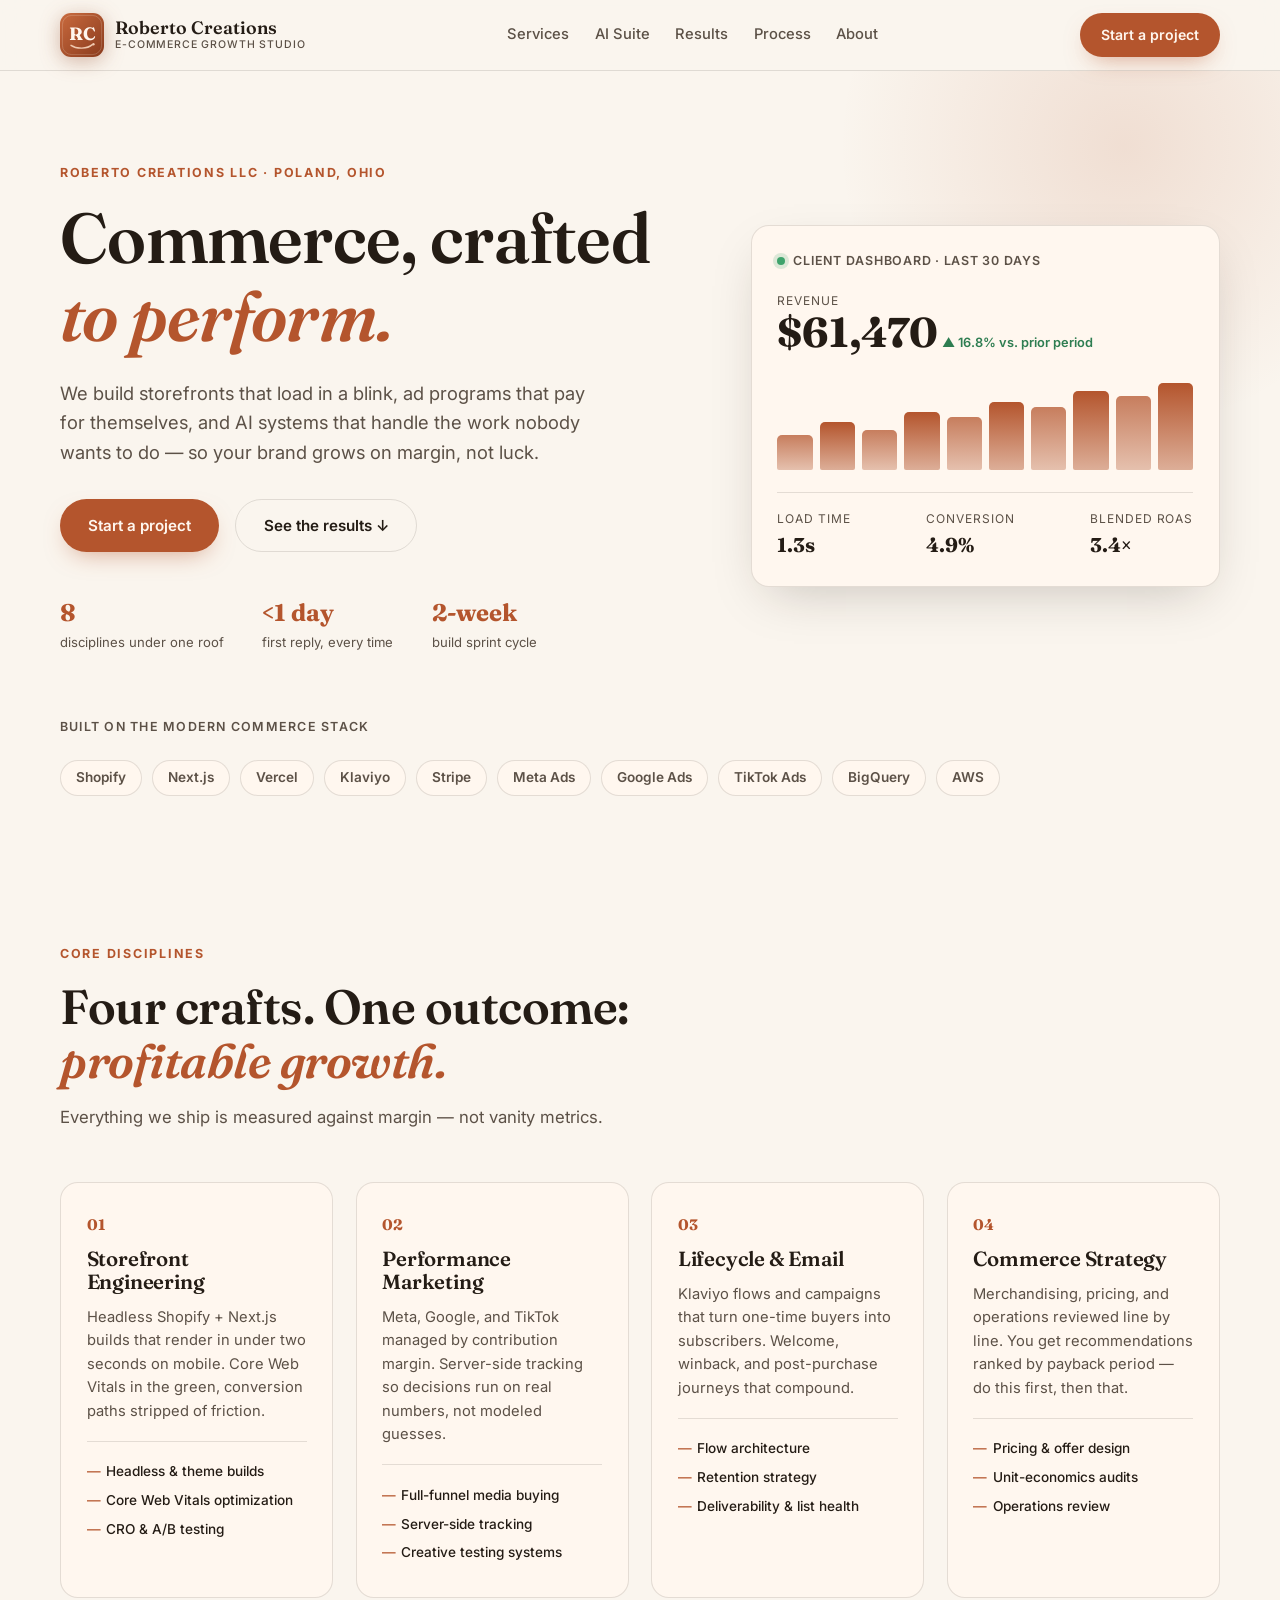
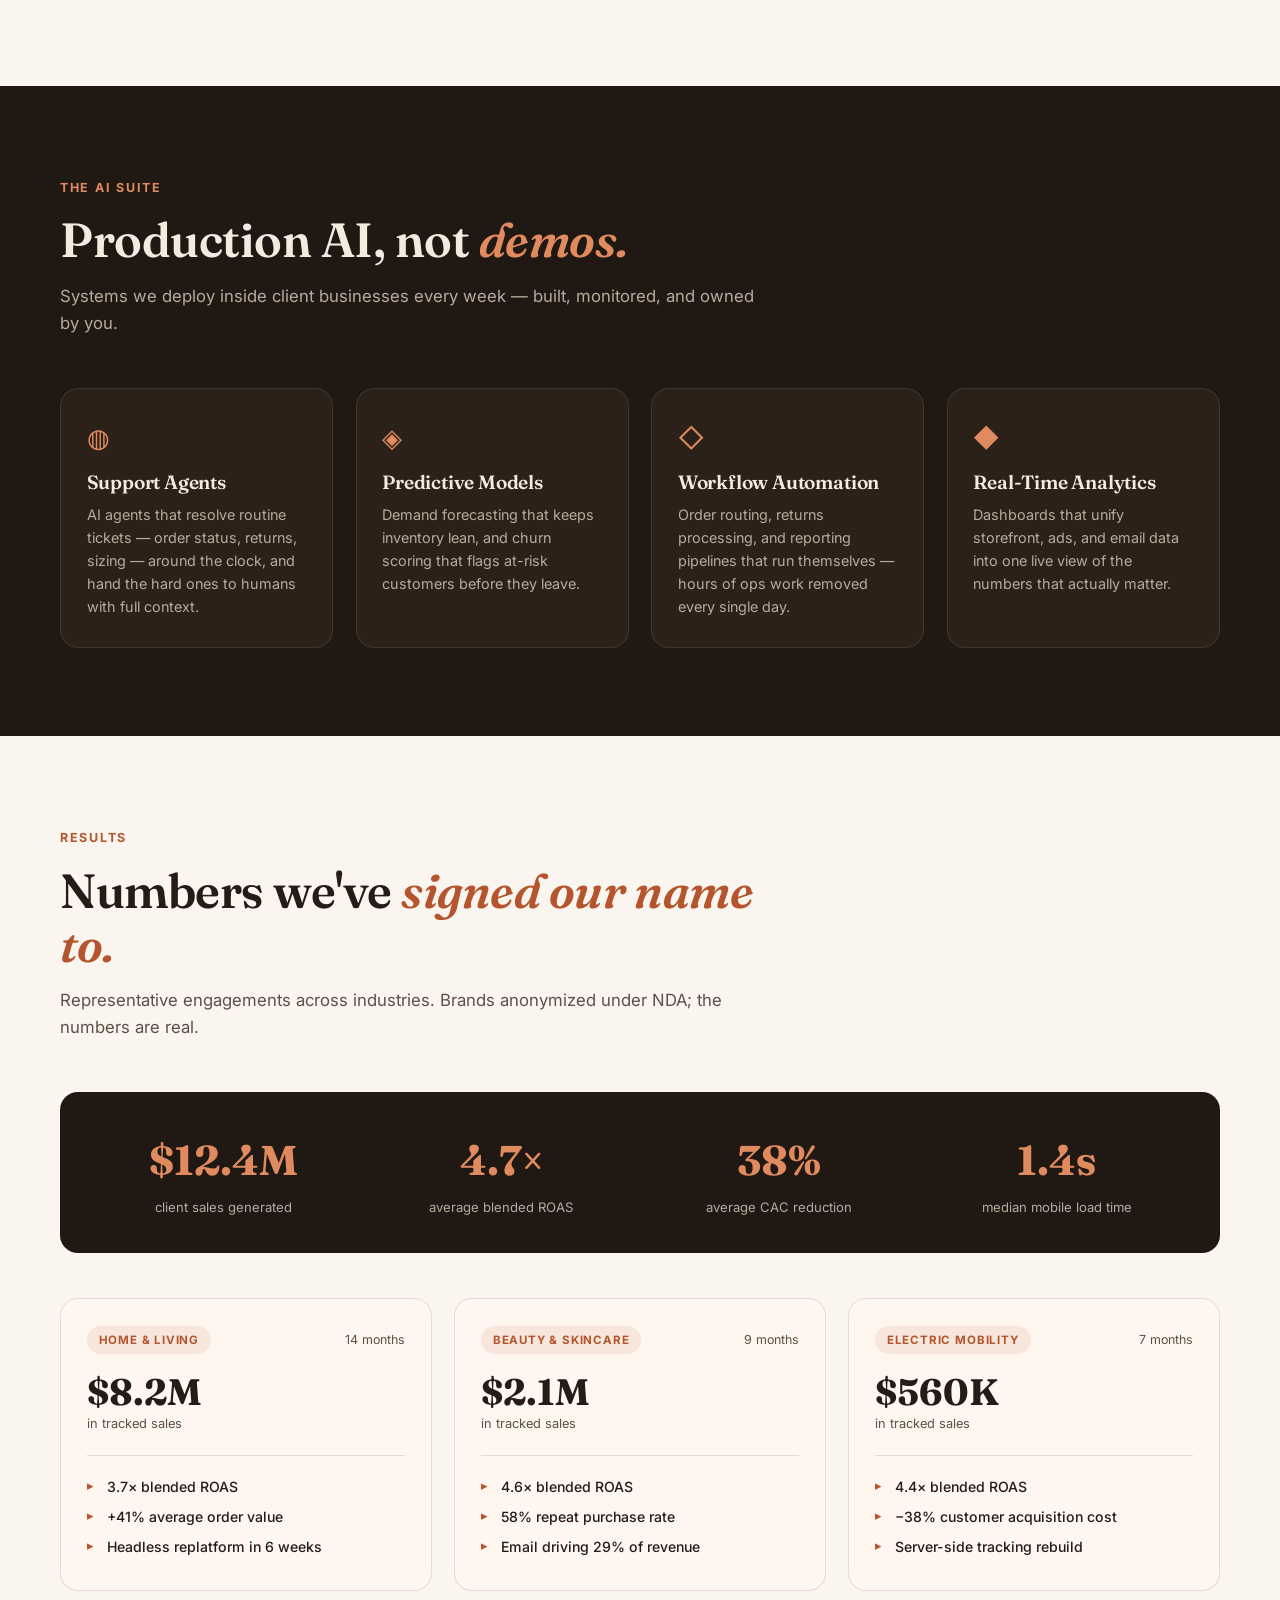
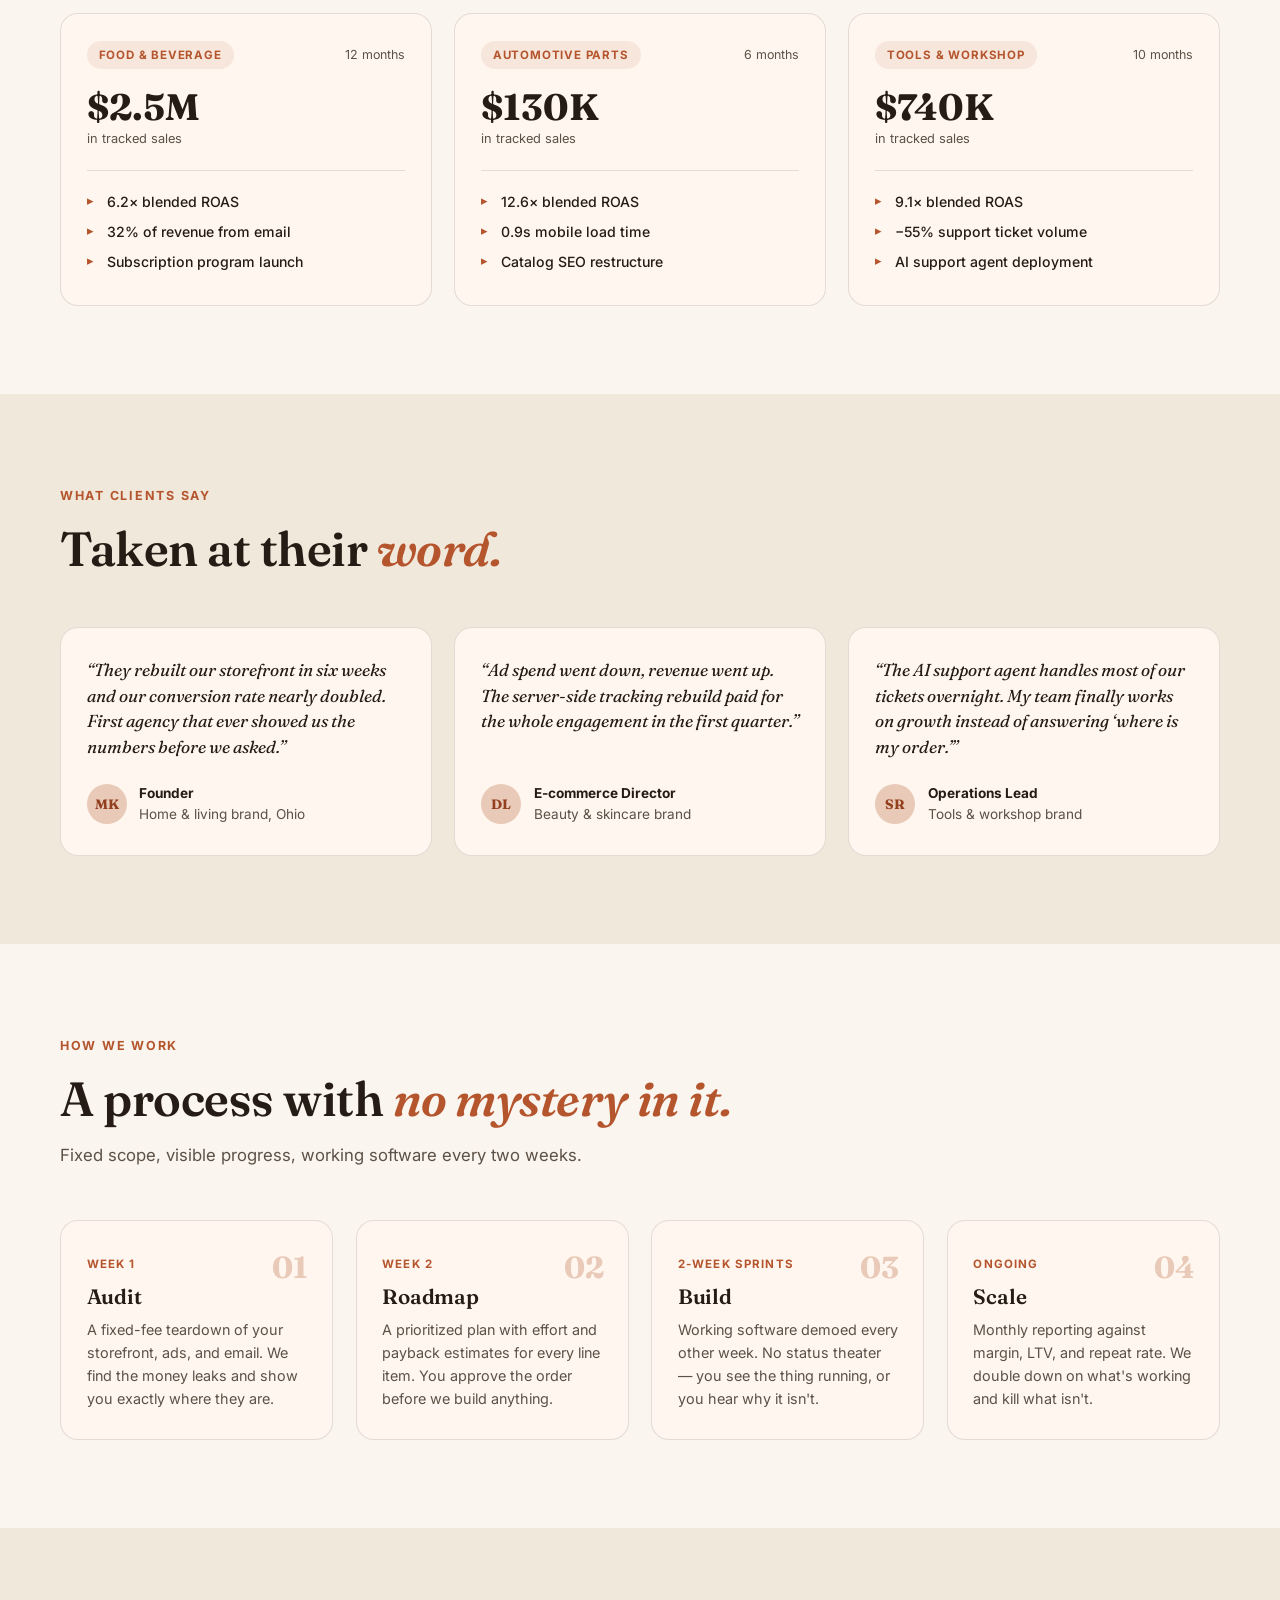
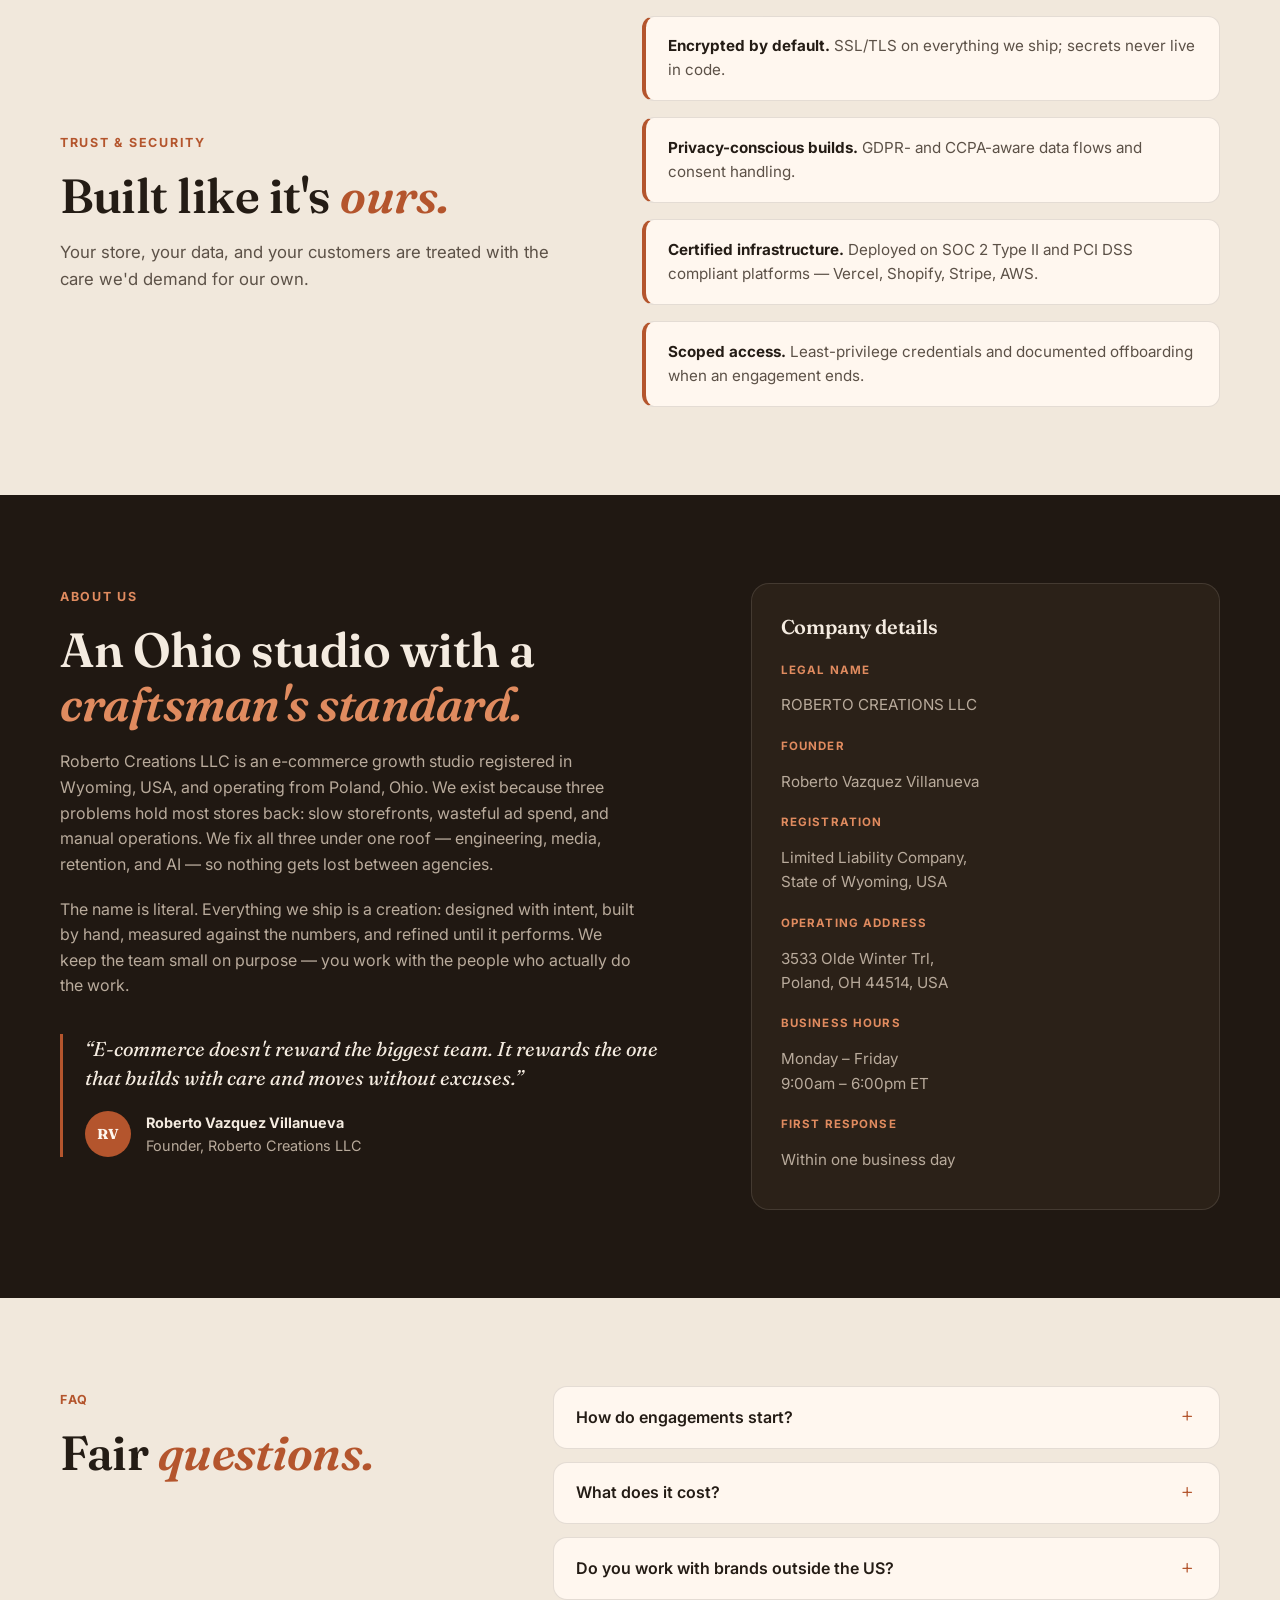
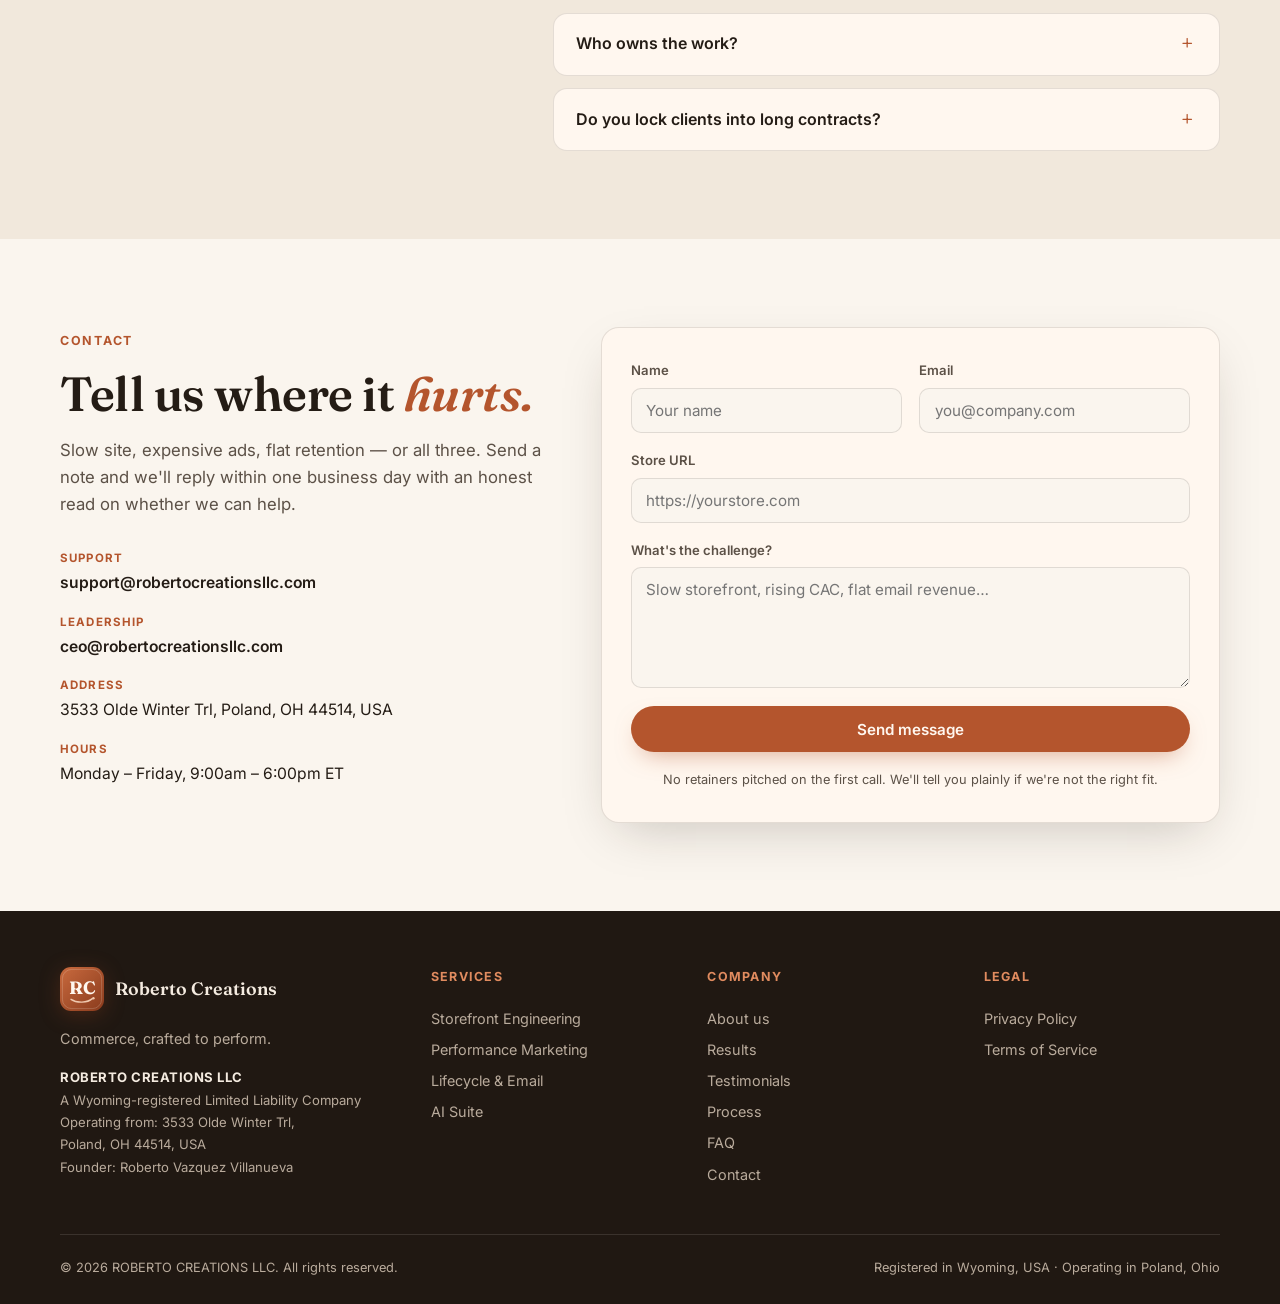
==== commit 6060520e: "Correct registration: Wyoming LLC operating in Ohio; add company details to footer Co-Authored-By: C" ====
--- a/index.html
+++ b/index.html
@@ -319,7 +319,7 @@
         <h2>An Ohio studio with a <em>craftsman's standard.</em></h2>
         <p class="about-body">
           Roberto Creations LLC is an e-commerce growth studio registered in
-          Ohio and based in Poland, OH. We exist because three problems hold
+          Wyoming, USA, and operating from Poland, Ohio. We exist because three problems hold
           most stores back: slow storefronts, wasteful ad spend, and manual
           operations. We fix all three under one roof — engineering, media,
           retention, and AI — so nothing gets lost between agencies.
@@ -343,8 +343,8 @@
         <dl>
           <dt>Legal name</dt><dd>ROBERTO CREATIONS LLC</dd>
           <dt>Founder</dt><dd>Roberto Vazquez Villanueva</dd>
-          <dt>Registered address</dt><dd>3533 Olde Winter Trl,<br />Poland, OH 44514, USA</dd>
-          <dt>Registration</dt><dd>Limited Liability Company,<br />State of Ohio, USA</dd>
+          <dt>Registration</dt><dd>Limited Liability Company,<br />State of Wyoming, USA</dd>
+          <dt>Operating address</dt><dd>3533 Olde Winter Trl,<br />Poland, OH 44514, USA</dd>
           <dt>Business hours</dt><dd>Monday – Friday<br />9:00am – 6:00pm ET</dd>
           <dt>First response</dt><dd>Within one business day</dd>
         </dl>
@@ -431,7 +431,13 @@
           </svg>
           <span class="brand-word">Roberto&nbsp;Creations</span>
         </a>
-        <p class="footer-tag">Commerce, crafted to perform.<br />Poland, Ohio · USA</p>
+        <p class="footer-tag">Commerce, crafted to perform.</p>
+        <p class="footer-details">
+          <strong>ROBERTO CREATIONS LLC</strong><br />
+          A Wyoming-registered Limited Liability Company<br />
+          Operating from: 3533 Olde Winter Trl,<br />Poland, OH 44514, USA<br />
+          Founder: Roberto Vazquez Villanueva
+        </p>
       </div>
       <div class="footer-col">
         <h4>Services</h4>
@@ -457,7 +463,7 @@
     </div>
     <div class="container footer-bottom">
       <span>© 2026 ROBERTO CREATIONS LLC. All rights reserved.</span>
-      <span>3533 Olde Winter Trl, Poland, OH 44514, USA</span>
+      <span>Registered in Wyoming, USA · Operating in Poland, Ohio</span>
     </div>
   </footer>
 
--- a/styles.css
+++ b/styles.css
@@ -296,6 +296,8 @@
 .footer-grid { display: grid; grid-template-columns: 1.4fr 1fr 1fr 1fr; gap: 2.5rem; padding-bottom: 2.8rem; }
 .brand-footer .brand-word { color: var(--on-dark); }
 .footer-tag { margin-top: 1rem; font-size: 0.9rem; color: var(--on-dark-soft); }
+.footer-details { margin-top: 1rem; font-size: 0.82rem; line-height: 1.7; color: var(--on-dark-soft); }
+.footer-details strong { color: var(--on-dark); letter-spacing: 0.04em; }
 .footer-col h4 { font-size: 0.78rem; font-weight: 700; letter-spacing: 0.1em; text-transform: uppercase; color: #E08B5F; margin-bottom: 1rem; }
 .footer-col a { display: block; color: var(--on-dark-soft); text-decoration: none; font-size: 0.9rem; padding: 0.25rem 0; }
 .footer-col a:hover { color: var(--on-dark); }
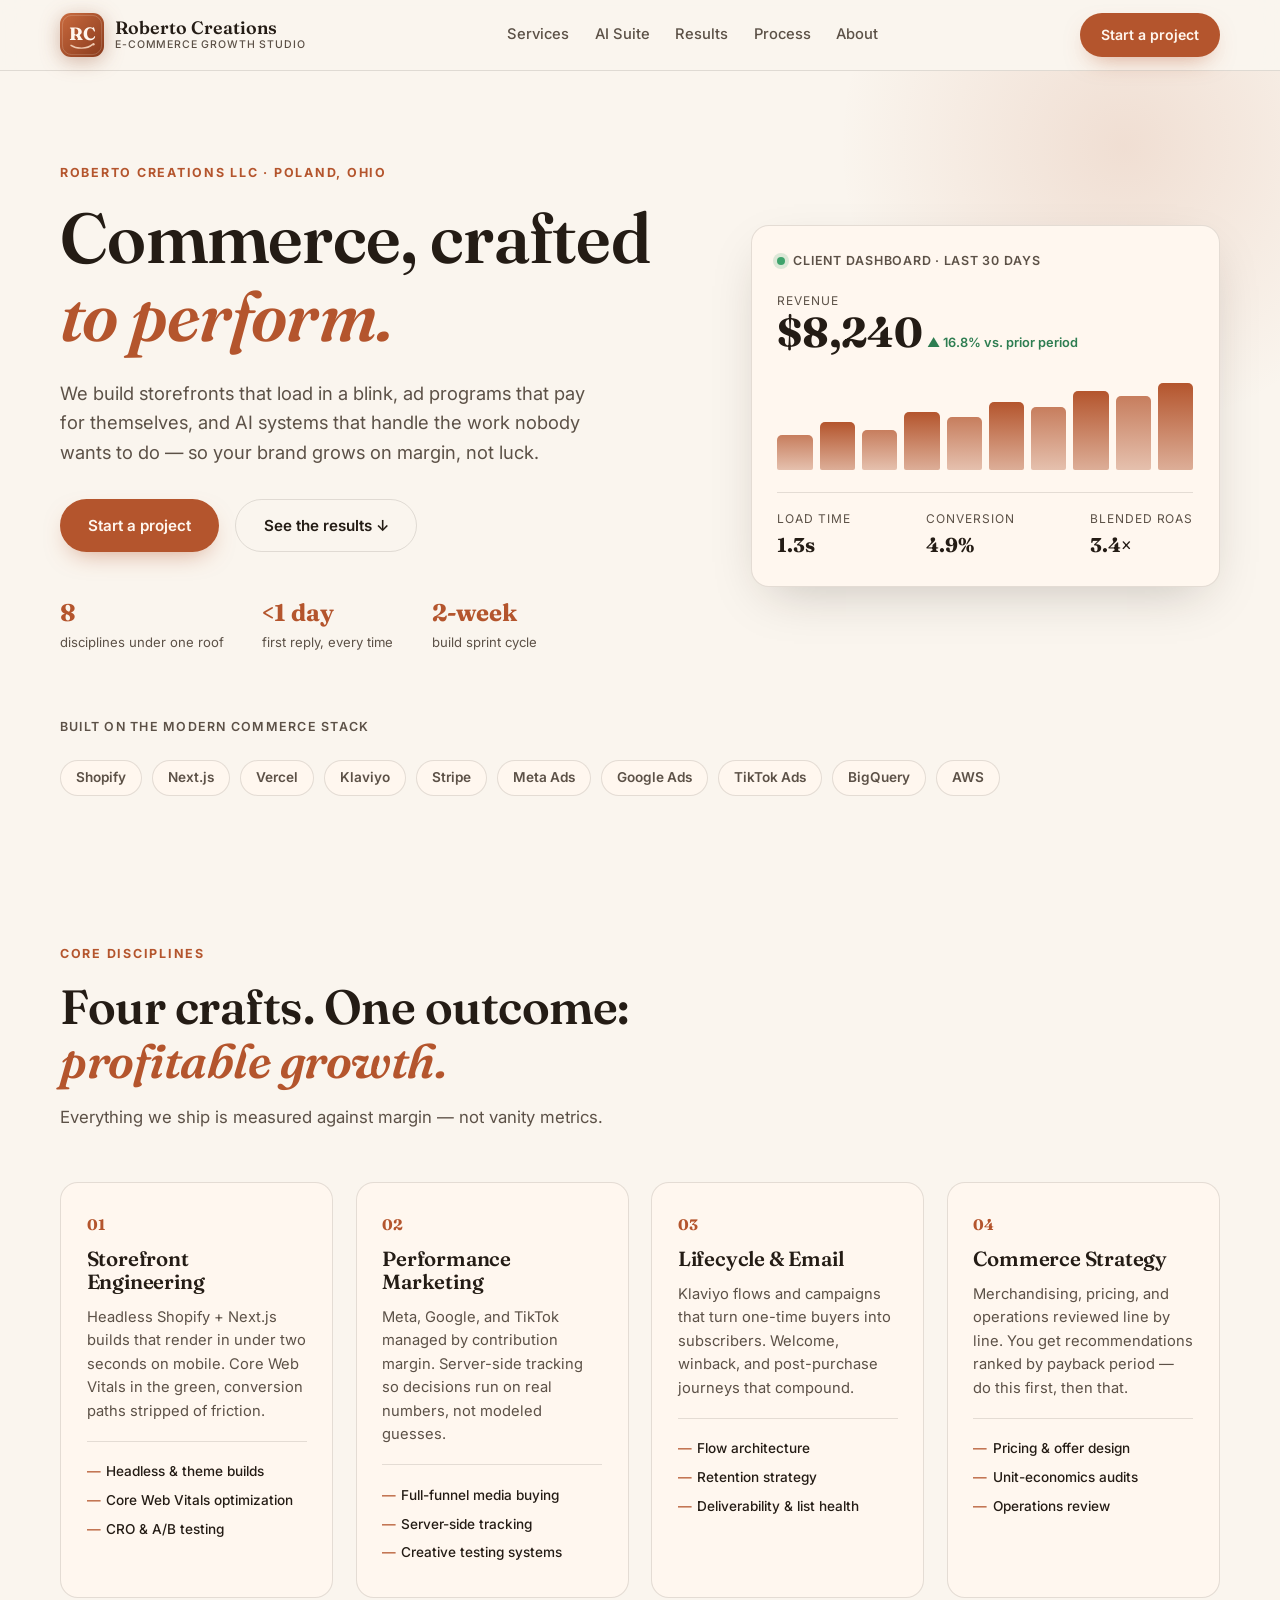
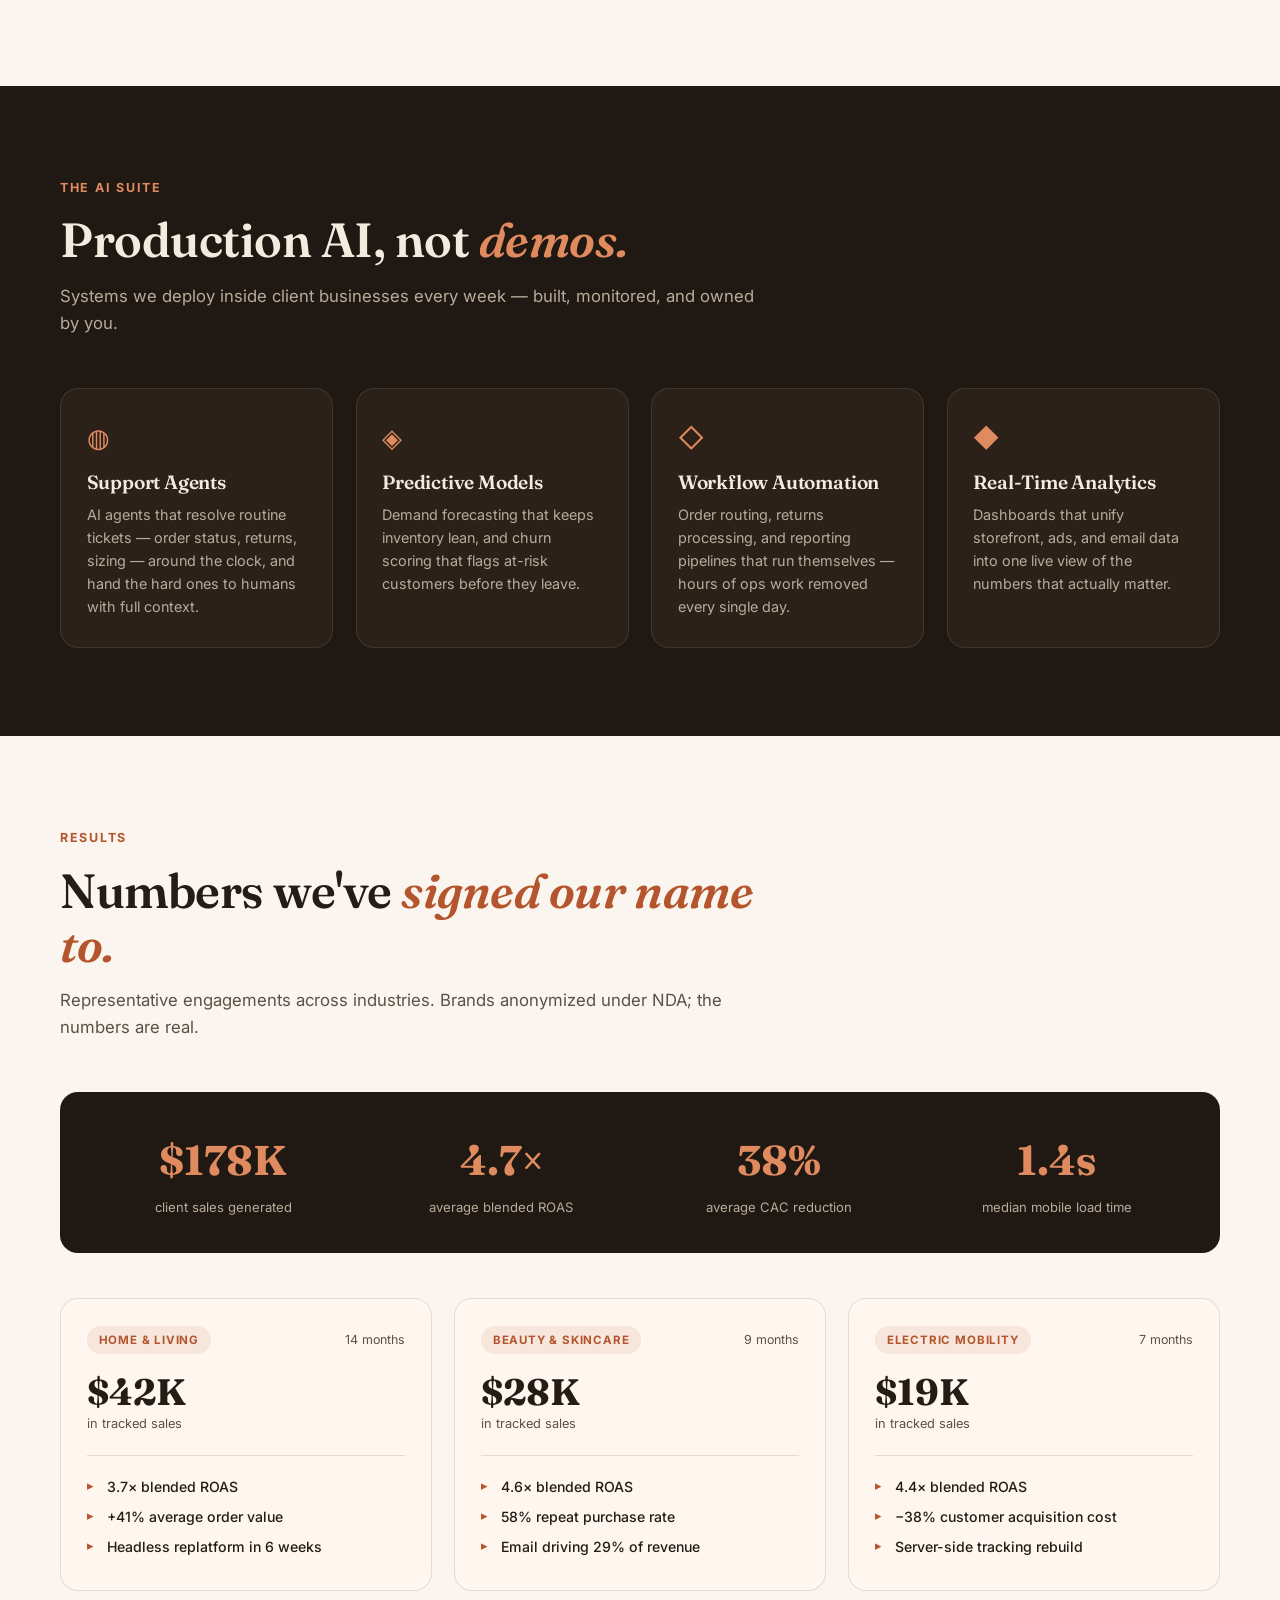
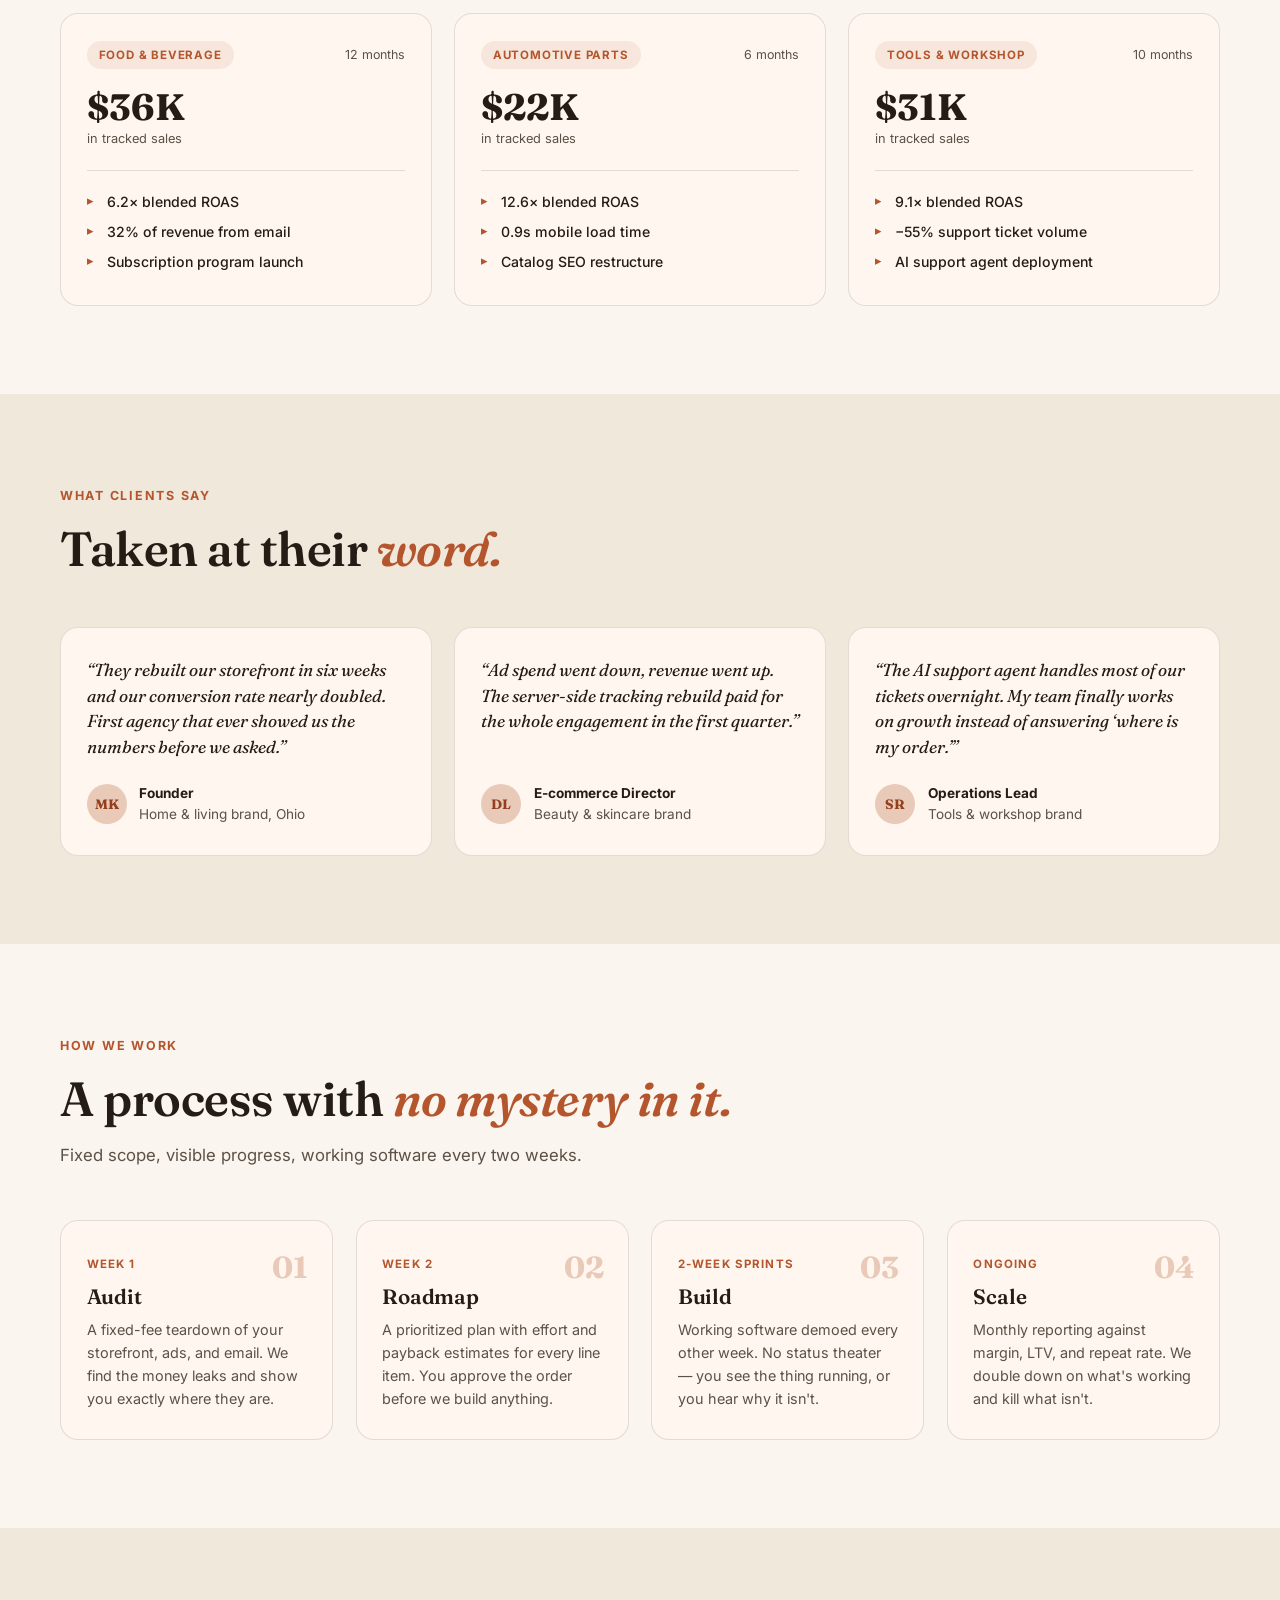
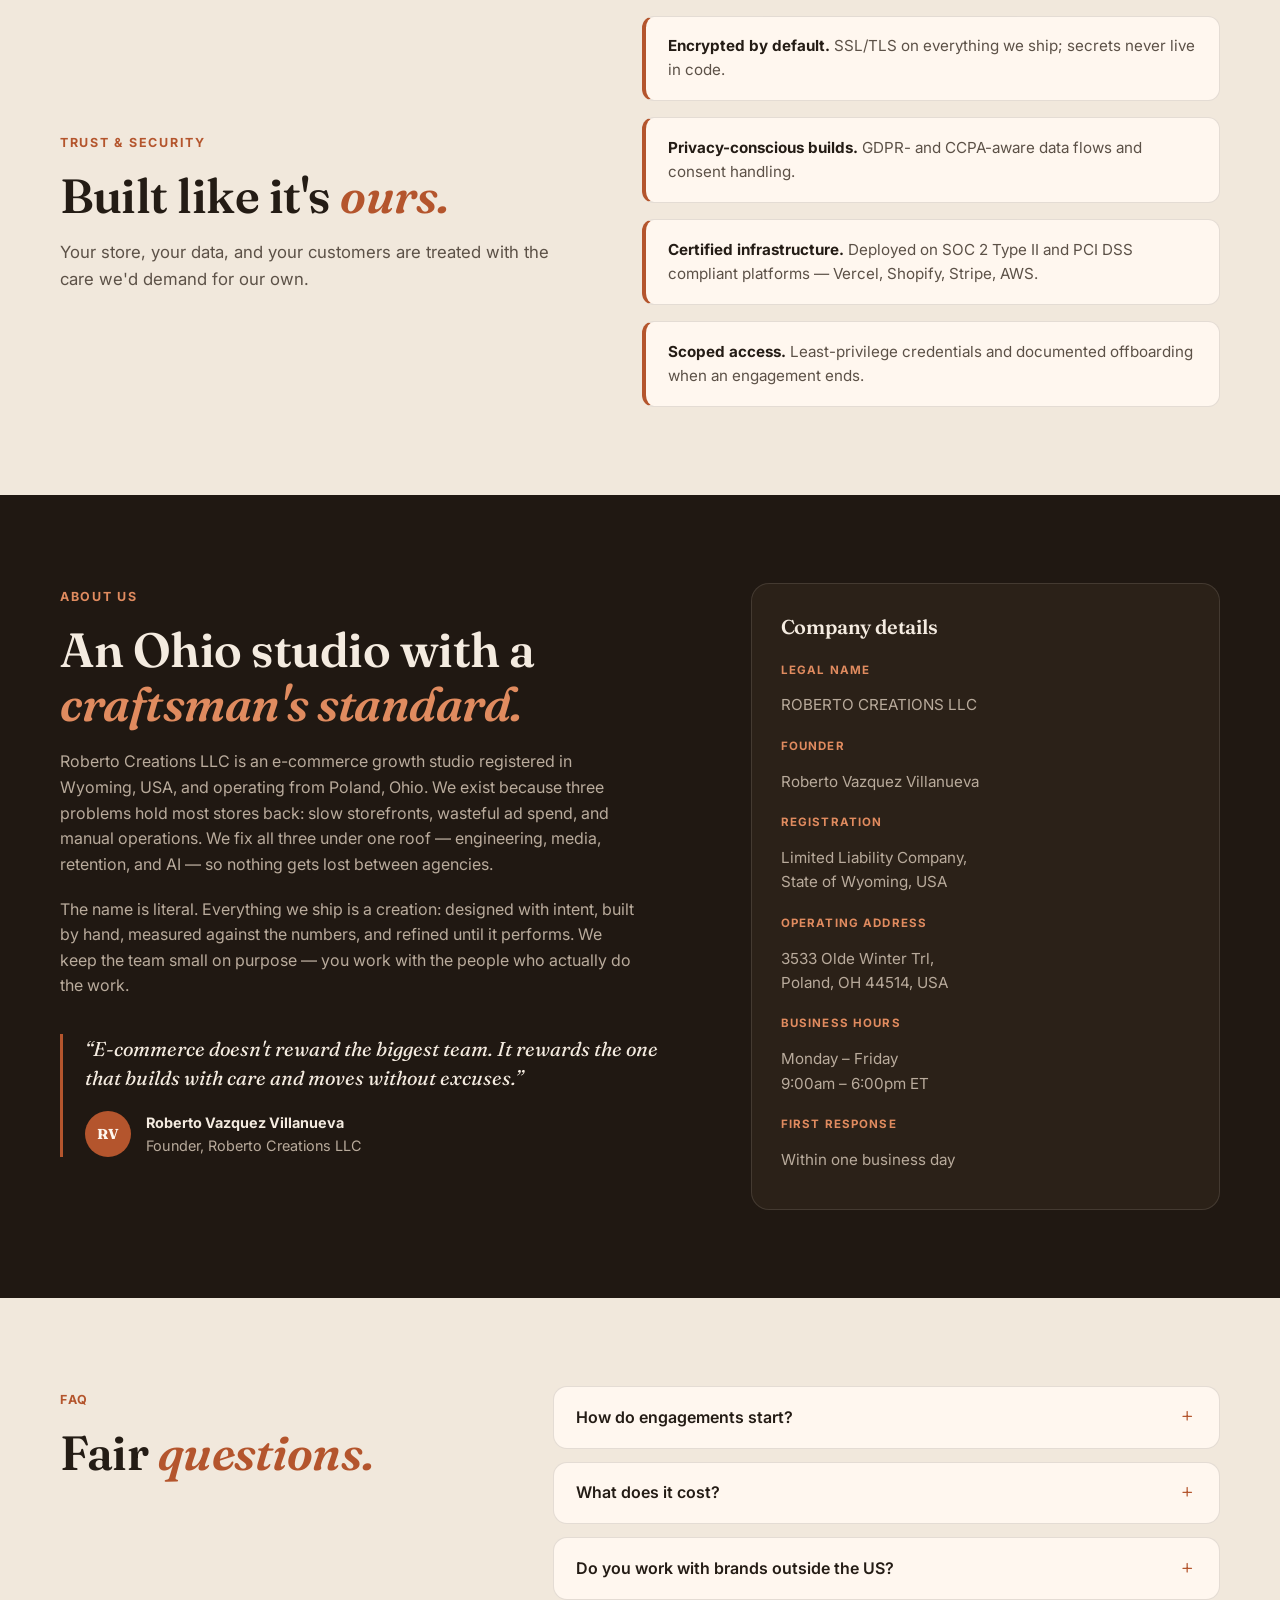
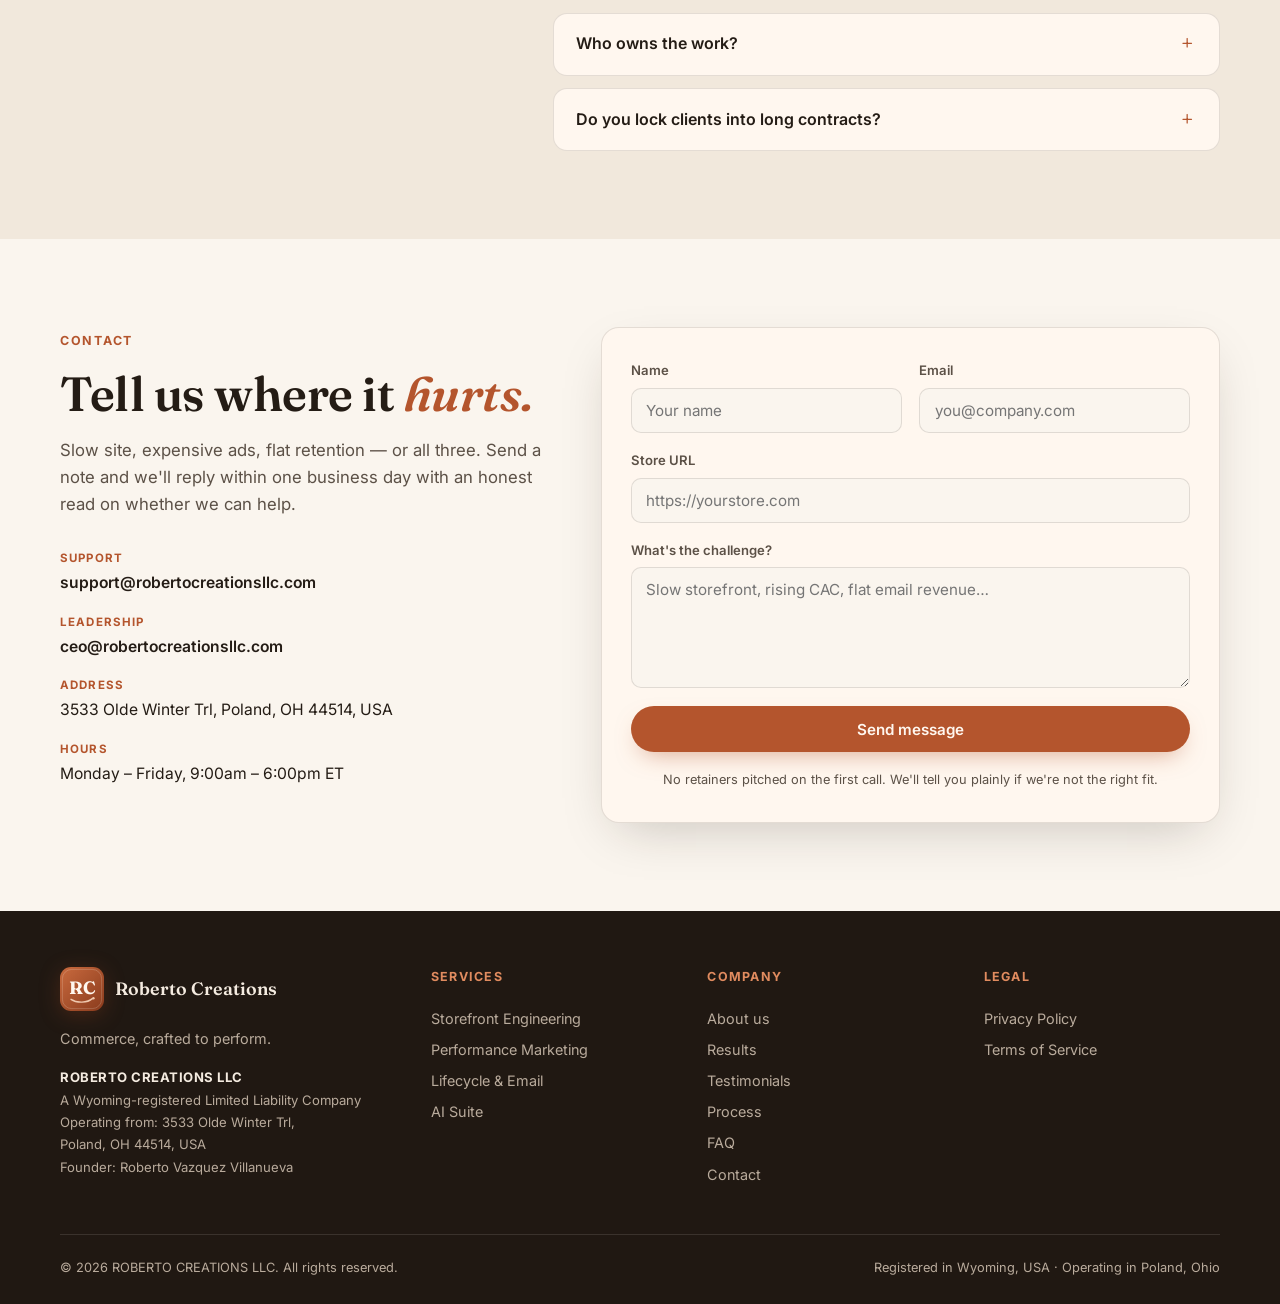
==== commit 2a964850: "Scale results and dashboard figures to realistic tens-of-thousands range Co-Authored-By: Claude Fabl" ====
--- a/index.html
+++ b/index.html
@@ -77,7 +77,7 @@
         </div>
         <div class="dash-big">
           <span class="dash-label">Revenue</span>
-          <span class="dash-value">$61,470</span>
+          <span class="dash-value">$8,240</span>
           <span class="dash-delta">▲ 16.8% vs. prior period</span>
         </div>
         <div class="dash-bars">
@@ -196,7 +196,7 @@
       </div>
 
       <div class="results-band reveal">
-        <div><strong data-count="12.4" data-prefix="$" data-suffix="M">$0M</strong><span>client sales generated</span></div>
+        <div><strong data-count="178" data-prefix="$" data-suffix="K">$0K</strong><span>client sales generated</span></div>
         <div><strong data-count="4.7" data-suffix="×">0×</strong><span>average blended ROAS</span></div>
         <div><strong data-count="38" data-suffix="%">0%</strong><span>average CAC reduction</span></div>
         <div><strong data-count="1.4" data-suffix="s">0s</strong><span>median mobile load time</span></div>
@@ -205,32 +205,32 @@
       <div class="cases">
         <article class="case reveal">
           <header><span class="case-tag">Home &amp; Living</span><span class="case-time">14 months</span></header>
-          <strong class="case-big">$8.2M</strong><span class="case-big-label">in tracked sales</span>
+          <strong class="case-big">$42K</strong><span class="case-big-label">in tracked sales</span>
           <ul><li>3.7× blended ROAS</li><li>+41% average order value</li><li>Headless replatform in 6 weeks</li></ul>
         </article>
         <article class="case reveal delay-1">
           <header><span class="case-tag">Beauty &amp; Skincare</span><span class="case-time">9 months</span></header>
-          <strong class="case-big">$2.1M</strong><span class="case-big-label">in tracked sales</span>
+          <strong class="case-big">$28K</strong><span class="case-big-label">in tracked sales</span>
           <ul><li>4.6× blended ROAS</li><li>58% repeat purchase rate</li><li>Email driving 29% of revenue</li></ul>
         </article>
         <article class="case reveal delay-2">
           <header><span class="case-tag">Electric Mobility</span><span class="case-time">7 months</span></header>
-          <strong class="case-big">$560K</strong><span class="case-big-label">in tracked sales</span>
+          <strong class="case-big">$19K</strong><span class="case-big-label">in tracked sales</span>
           <ul><li>4.4× blended ROAS</li><li>−38% customer acquisition cost</li><li>Server-side tracking rebuild</li></ul>
         </article>
         <article class="case reveal">
           <header><span class="case-tag">Food &amp; Beverage</span><span class="case-time">12 months</span></header>
-          <strong class="case-big">$2.5M</strong><span class="case-big-label">in tracked sales</span>
+          <strong class="case-big">$36K</strong><span class="case-big-label">in tracked sales</span>
           <ul><li>6.2× blended ROAS</li><li>32% of revenue from email</li><li>Subscription program launch</li></ul>
         </article>
         <article class="case reveal delay-1">
           <header><span class="case-tag">Automotive Parts</span><span class="case-time">6 months</span></header>
-          <strong class="case-big">$130K</strong><span class="case-big-label">in tracked sales</span>
+          <strong class="case-big">$22K</strong><span class="case-big-label">in tracked sales</span>
           <ul><li>12.6× blended ROAS</li><li>0.9s mobile load time</li><li>Catalog SEO restructure</li></ul>
         </article>
         <article class="case reveal delay-2">
           <header><span class="case-tag">Tools &amp; Workshop</span><span class="case-time">10 months</span></header>
-          <strong class="case-big">$740K</strong><span class="case-big-label">in tracked sales</span>
+          <strong class="case-big">$31K</strong><span class="case-big-label">in tracked sales</span>
           <ul><li>9.1× blended ROAS</li><li>−55% support ticket volume</li><li>AI support agent deployment</li></ul>
         </article>
       </div>
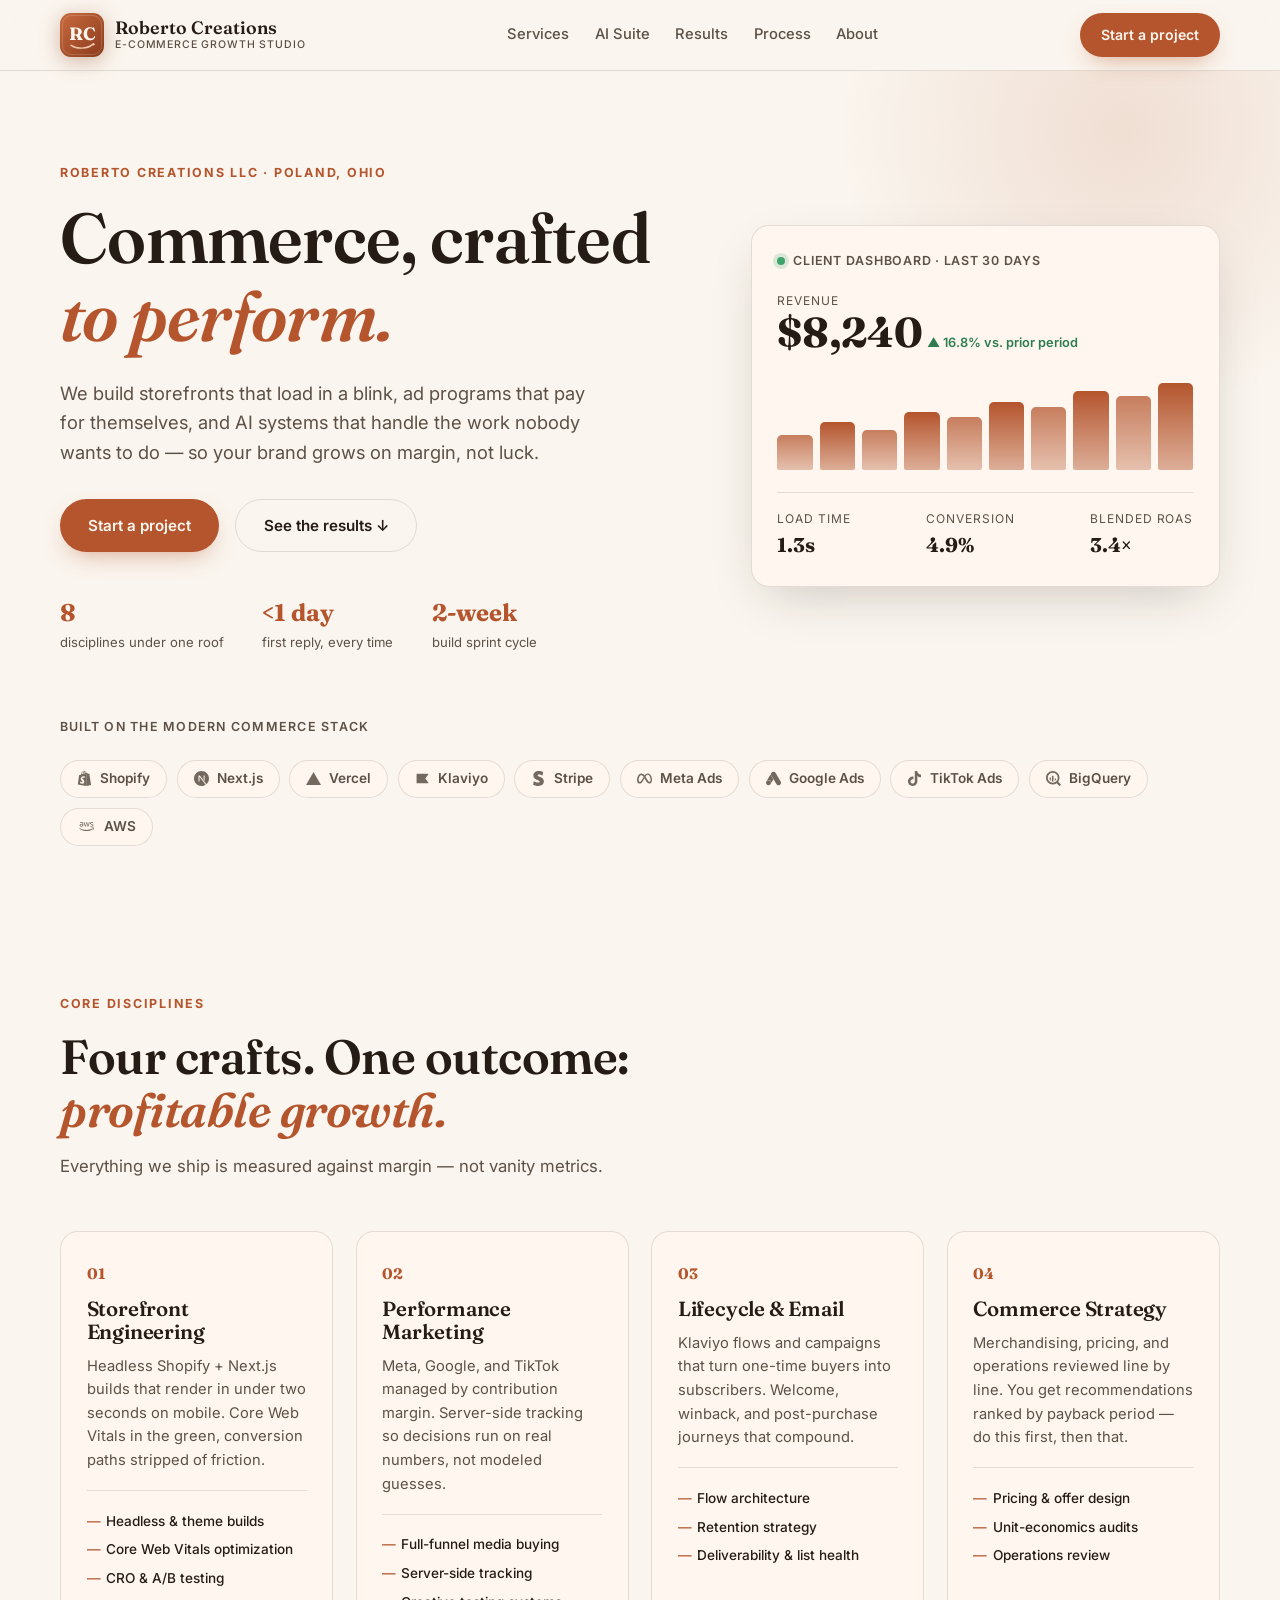
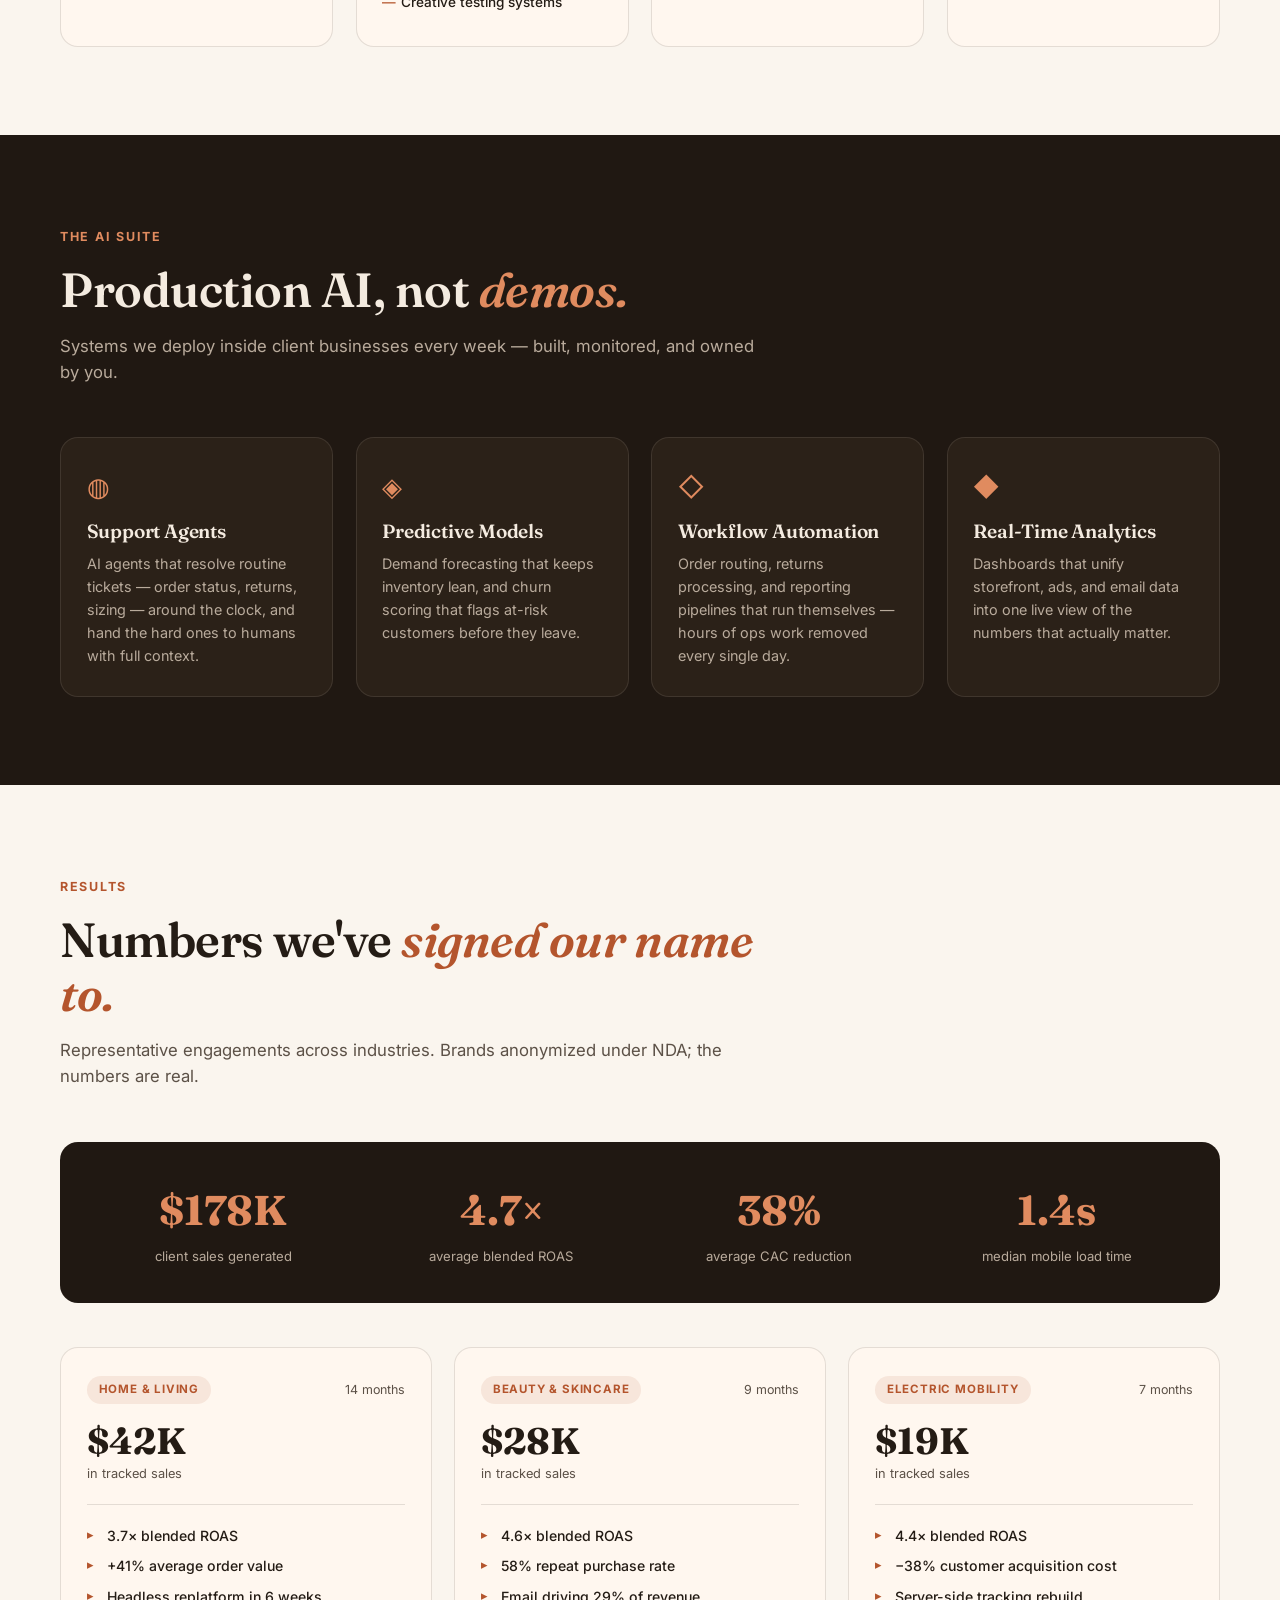
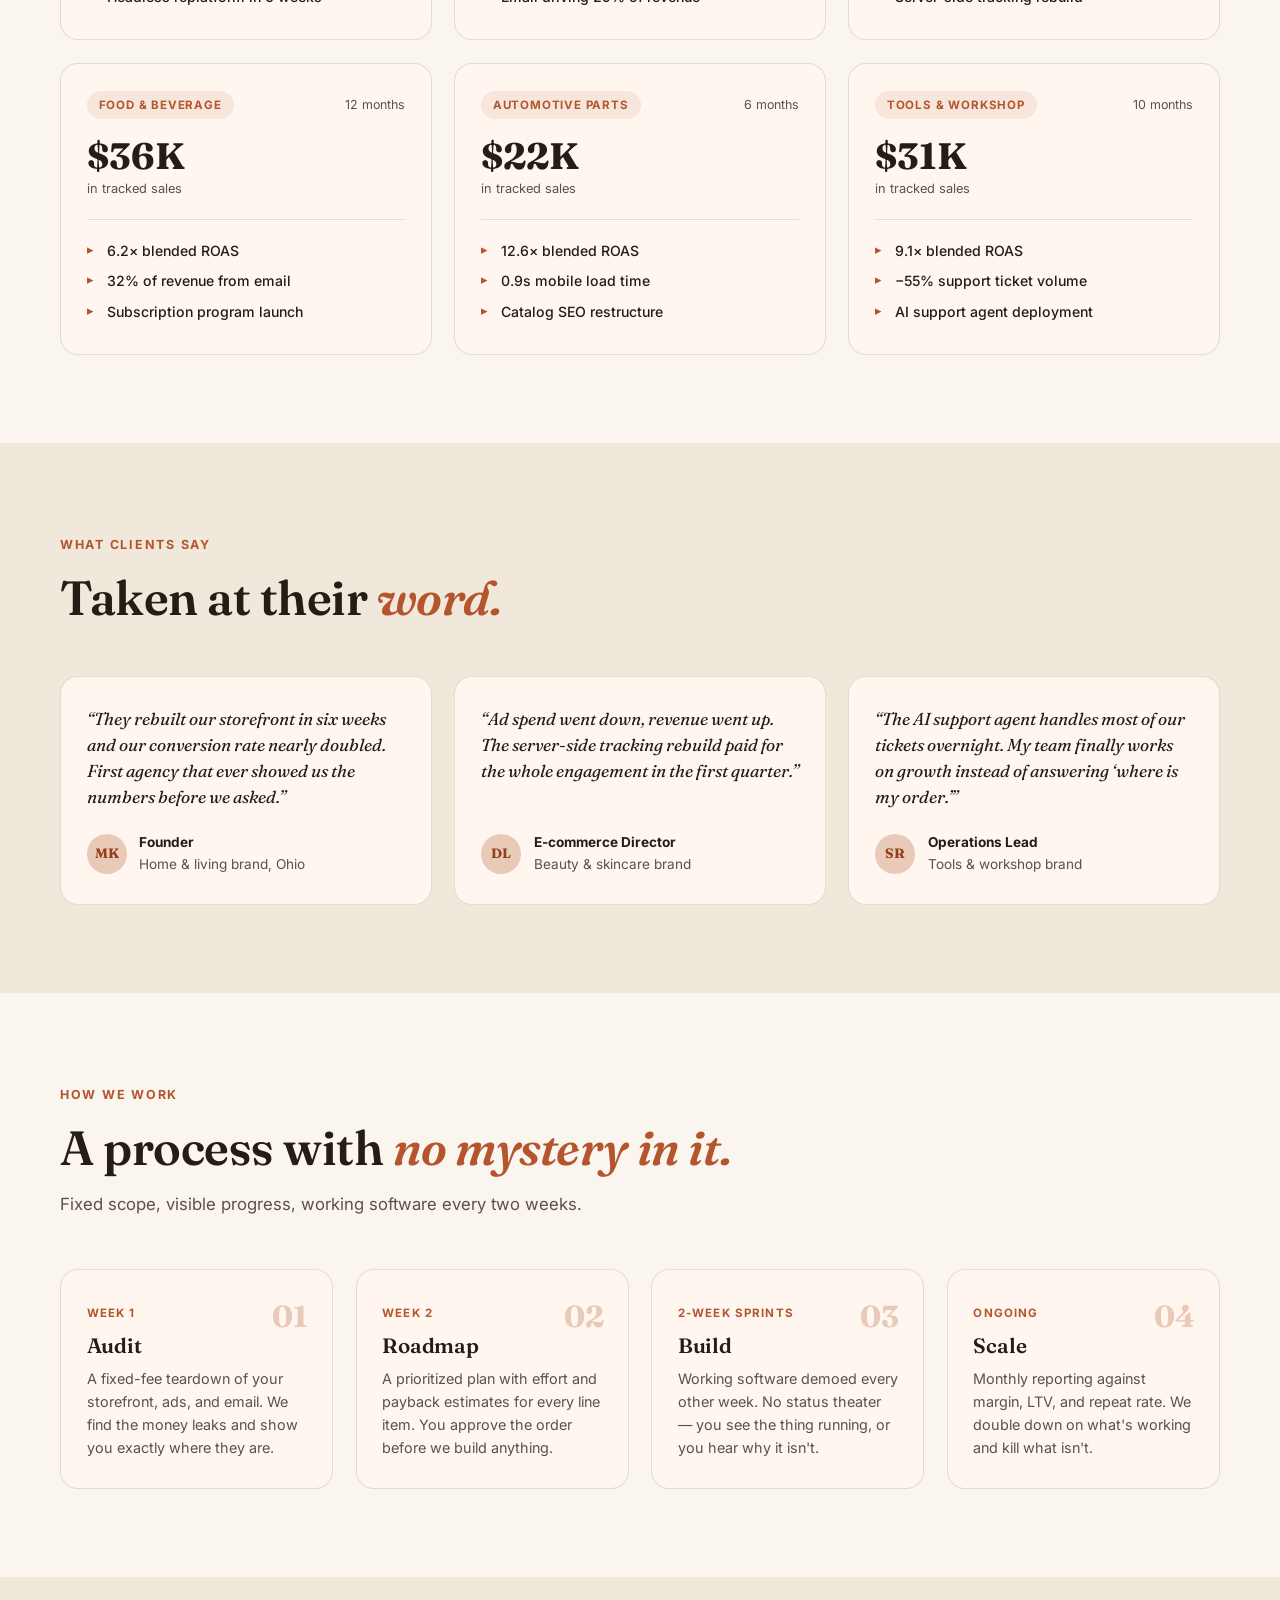
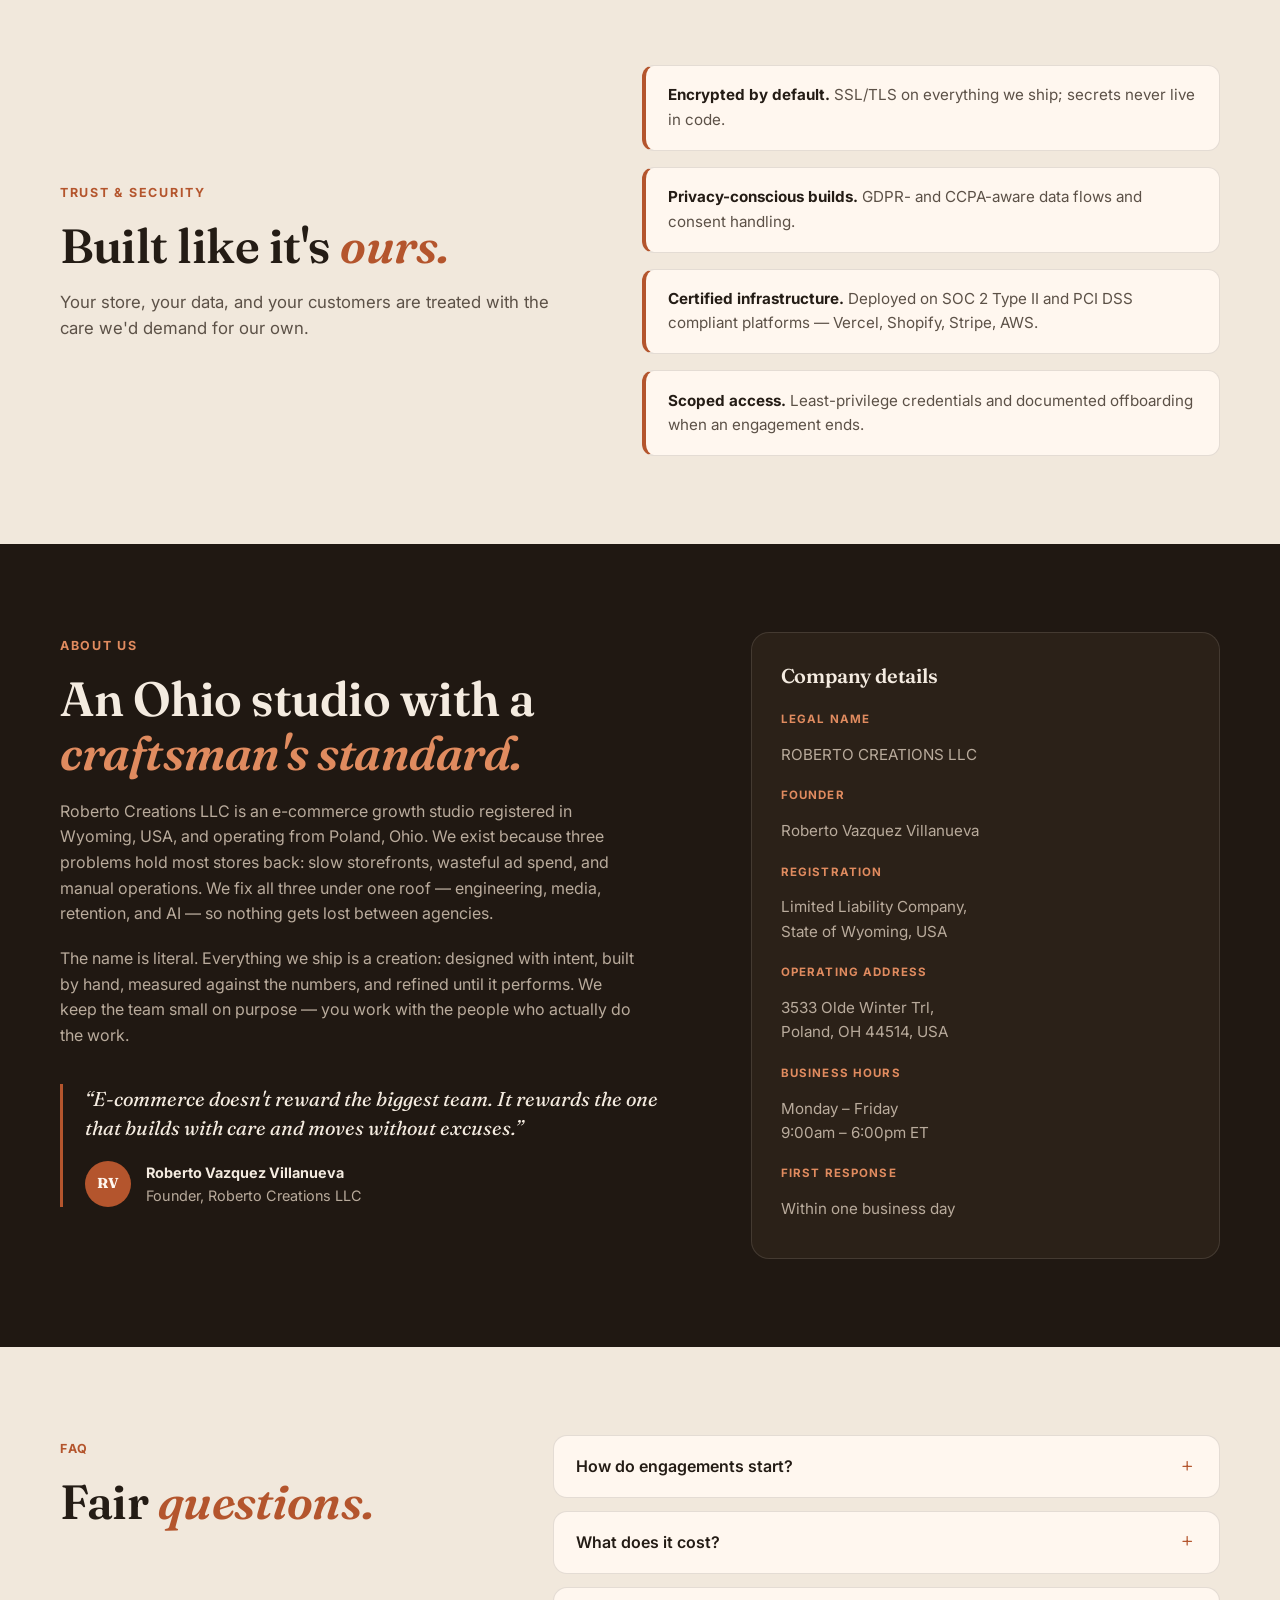
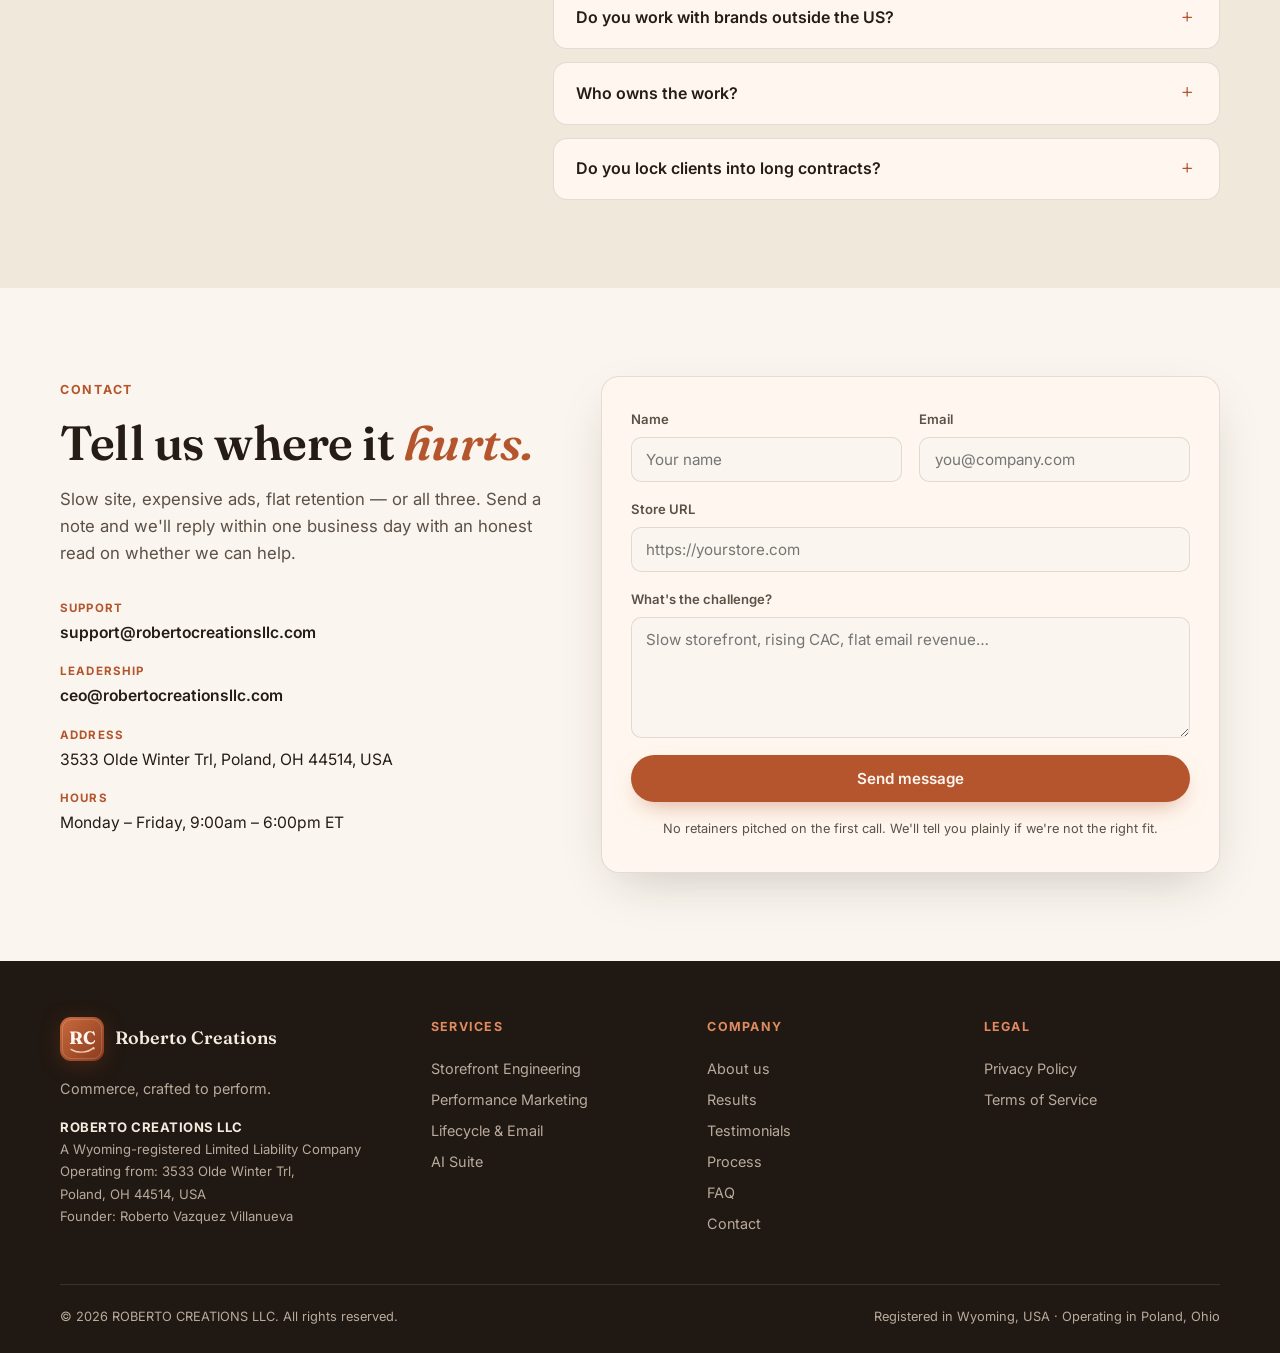
==== commit 0ec0e945: "Add real brand logos to tech-stack strip Inline monochrome SVG marks (Simple Icons) for Shopify, Nex" ====
--- a/index.html
+++ b/index.html
@@ -94,8 +94,16 @@
     <div class="container stack-strip reveal delay-2">
       <span class="stack-label">Built on the modern commerce stack</span>
       <ul>
-        <li>Shopify</li><li>Next.js</li><li>Vercel</li><li>Klaviyo</li><li>Stripe</li>
-        <li>Meta&nbsp;Ads</li><li>Google&nbsp;Ads</li><li>TikTok&nbsp;Ads</li><li>BigQuery</li><li>AWS</li>
+        <li><svg class="stack-ic" viewBox="0 0 24 24" fill="currentColor" aria-hidden="true"><path d="M15.337 23.979l7.216-1.561s-2.604-17.613-2.625-17.73c-.018-.116-.114-.192-.211-.192s-1.929-.136-1.929-.136-1.275-1.274-1.439-1.411c-.045-.037-.075-.057-.121-.074l-.914 21.104h.023zM11.71 11.305s-.81-.424-1.774-.424c-1.447 0-1.504.906-1.504 1.141 0 1.232 3.24 1.715 3.24 4.629 0 2.295-1.44 3.76-3.406 3.76-2.354 0-3.54-1.465-3.54-1.465l.646-2.086s1.245 1.066 2.28 1.066c.675 0 .975-.545.975-.932 0-1.619-2.654-1.694-2.654-4.359-.034-2.237 1.571-4.416 4.827-4.416 1.257 0 1.875.361 1.875.361l-.945 2.715-.02.01zM11.17.83c.136 0 .271.038.405.135-.984.465-2.064 1.639-2.508 3.992-.656.213-1.293.405-1.889.578C7.697 3.75 8.951.84 11.17.84V.83zm1.235 2.949v.135c-.754.232-1.583.484-2.394.736.466-1.777 1.333-2.645 2.085-2.971.193.501.309 1.176.309 2.1zm.539-2.234c.694.074 1.141.867 1.429 1.755-.349.114-.735.231-1.158.366v-.252c0-.752-.096-1.371-.271-1.871v.002zm2.992 1.289c-.02 0-.06.021-.078.021s-.289.075-.714.21c-.423-1.233-1.176-2.37-2.508-2.37h-.115C12.135.209 11.669 0 11.265 0 8.159 0 6.675 3.877 6.21 5.846c-1.194.365-2.063.636-2.16.674-.675.213-.694.232-.772.87-.075.462-1.83 14.063-1.83 14.063L15.009 24l.927-21.166z"/></svg>Shopify</li>
+        <li><svg class="stack-ic" viewBox="0 0 24 24" fill="currentColor" aria-hidden="true"><path d="M18.665 21.978C16.758 23.255 14.465 24 12 24 5.377 24 0 18.623 0 12S5.377 0 12 0s12 5.377 12 12c0 3.583-1.574 6.801-4.067 9.001L9.219 7.2H7.2v9.596h1.615V9.251l9.85 12.727Zm-3.332-8.533 1.6 2.061V7.2h-1.6v6.245Z"/></svg>Next.js</li>
+        <li><svg class="stack-ic" viewBox="0 0 24 24" fill="currentColor" aria-hidden="true"><path d="M24 22.525H0l12-21.05 12 21.05z"/></svg>Vercel</li>
+        <li><svg class="stack-ic" viewBox="0 0 24 24" fill="currentColor" aria-hidden="true"><path d="M3 4.5h18a.5.5 0 0 1 .41.79L16.61 12l4.8 6.71a.5.5 0 0 1-.41.79H3a.5.5 0 0 1-.5-.5V5a.5.5 0 0 1 .5-.5z"/></svg>Klaviyo</li>
+        <li><svg class="stack-ic" viewBox="0 0 24 24" fill="currentColor" aria-hidden="true"><path d="M13.976 9.15c-2.172-.806-3.356-1.426-3.356-2.409 0-.831.683-1.305 1.901-1.305 2.227 0 4.515.858 6.09 1.631l.89-5.494C18.252.975 15.697 0 12.165 0 9.667 0 7.589.654 6.104 1.872 4.56 3.147 3.757 4.992 3.757 7.218c0 4.039 2.467 5.76 6.476 7.219 2.585.92 3.445 1.574 3.445 2.583 0 .98-.84 1.545-2.354 1.545-1.875 0-4.965-.921-6.99-2.109l-.9 5.555C5.175 22.99 8.385 24 11.714 24c2.641 0 4.843-.624 6.328-1.813 1.664-1.305 2.525-3.236 2.525-5.732 0-4.128-2.524-5.851-6.594-7.305h.003z"/></svg>Stripe</li>
+        <li><svg class="stack-ic" viewBox="0 0 24 24" fill="currentColor" aria-hidden="true"><path d="M6.915 4.03c-1.968 0-3.683 1.28-4.871 3.113C.704 9.208 0 11.883 0 14.449c0 .706.07 1.369.21 1.973a6.624 6.624 0 0 0 .265.86 5.297 5.297 0 0 0 .371.761c.696 1.159 1.818 1.927 3.593 1.927 1.497 0 2.633-.671 3.965-2.444.76-1.012 1.144-1.626 2.663-4.32l.756-1.339.186-.325c.061.1.121.196.183.3l2.152 3.595c.724 1.21 1.665 2.556 2.47 3.314 1.046.987 1.992 1.22 3.06 1.22 1.075 0 1.876-.355 2.455-.843a3.743 3.743 0 0 0 .81-.973c.542-.939.861-2.127.861-3.745 0-2.72-.681-5.357-2.084-7.45-1.282-1.912-2.957-2.93-4.716-2.93-1.047 0-2.088.467-3.053 1.308-.652.57-1.257 1.29-1.82 2.05-.69-.875-1.335-1.547-1.958-2.056-1.182-.966-2.315-1.303-3.454-1.303zm10.16 2.053c1.147 0 2.188.758 2.992 1.999 1.132 1.748 1.647 4.195 1.647 6.4 0 1.548-.368 2.9-1.839 2.9-.58 0-1.027-.23-1.664-1.004-.496-.601-1.343-1.878-2.832-4.358l-.617-1.028a44.908 44.908 0 0 0-1.255-1.98c.07-.109.141-.224.211-.327 1.12-1.667 2.118-2.602 3.358-2.602zm-10.201.553c1.265 0 2.058.791 2.675 1.446.307.327.737.871 1.234 1.579l-1.02 1.566c-.757 1.163-1.882 3.017-2.837 4.338-1.191 1.649-1.81 1.817-2.486 1.817-.524 0-1.038-.237-1.383-.794-.263-.426-.464-1.13-.464-2.046 0-2.221.63-4.535 1.66-6.088.454-.687.964-1.226 1.533-1.533a2.264 2.264 0 0 1 1.088-.285z"/></svg>Meta&nbsp;Ads</li>
+        <li><svg class="stack-ic" viewBox="0 0 24 24" fill="currentColor" aria-hidden="true"><path d="M3.9998 22.9291C1.7908 22.9291 0 21.1383 0 18.9293s1.7908-3.9998 3.9998-3.9998 3.9998 1.7908 3.9998 3.9998-1.7908 3.9998-3.9998 3.9998zm19.4643-6.0004L15.4632 3.072C14.3586 1.1587 11.9121.5028 9.9988 1.6074S7.4295 5.1585 8.5341 7.0718l8.0009 13.8567c1.1046 1.9133 3.5511 2.5679 5.4644 1.4646 1.9134-1.1046 2.568-3.5511 1.4647-5.4644zM7.5137 4.8438L1.5645 15.1484A4.5 4.5 0 0 1 4 14.4297c2.5597-.0075 4.6248 2.1585 4.4941 4.7148l3.2168-5.5723-3.6094-6.25c-.4499-.7793-.6322-1.6394-.5878-2.4784z"/></svg>Google&nbsp;Ads</li>
+        <li><svg class="stack-ic" viewBox="0 0 24 24" fill="currentColor" aria-hidden="true"><path d="M12.525.02c1.31-.02 2.61-.01 3.91-.02.08 1.53.63 3.09 1.75 4.17 1.12 1.11 2.7 1.62 4.24 1.79v4.03c-1.44-.05-2.89-.35-4.2-.97-.57-.26-1.1-.59-1.62-.93-.01 2.92.01 5.84-.02 8.75-.08 1.4-.54 2.79-1.35 3.94-1.31 1.92-3.58 3.17-5.91 3.21-1.43.08-2.86-.31-4.08-1.03-2.02-1.19-3.44-3.37-3.65-5.71-.02-.5-.03-1-.01-1.49.18-1.9 1.12-3.72 2.58-4.96 1.66-1.44 3.98-2.13 6.15-1.72.02 1.48-.04 2.96-.04 4.44-.99-.32-2.15-.23-3.02.37-.63.41-1.11 1.04-1.36 1.75-.21.51-.15 1.07-.14 1.61.24 1.64 1.82 3.02 3.5 2.87 1.12-.01 2.19-.66 2.77-1.61.19-.33.4-.67.41-1.06.1-1.79.06-3.57.07-5.36.01-4.03-.01-8.05.02-12.07z"/></svg>TikTok&nbsp;Ads</li>
+        <li><svg class="stack-ic" viewBox="0 0 24 24" fill="currentColor" aria-hidden="true"><path d="M5.676 10.595h2.052v5.244a5.892 5.892 0 0 1-2.052-2.088v-3.156zm18.179 10.836a.504.504 0 0 1 0 .708l-1.716 1.716a.504.504 0 0 1-.708 0l-4.248-4.248a.206.206 0 0 1-.007-.007c-.02-.02-.028-.045-.043-.066a10.736 10.736 0 0 1-6.334 2.065C4.835 21.599 0 16.764 0 10.799S4.835 0 10.8 0s10.799 4.835 10.799 10.8c0 2.369-.772 4.553-2.066 6.333.025.017.052.028.074.05l4.248 4.248zm-5.028-10.632a8.015 8.015 0 1 0-8.028 8.028h.024a8.016 8.016 0 0 0 8.004-8.028zm-4.86 4.98a6.002 6.002 0 0 0 2.04-2.184v-1.764h-2.04v3.948zm-4.5.948c.442.057.887.08 1.332.072.4.025.8.025 1.2 0V7.692H9.468v9.035z"/></svg>BigQuery</li>
+        <li><svg class="stack-ic stack-ic-wide" viewBox="0 0 24 24" fill="currentColor" aria-hidden="true"><path d="M6.763 10.036c0 .296.032.535.088.71.064.176.144.368.256.576.04.063.056.127.056.183 0 .08-.048.16-.152.24l-.503.335a.383.383 0 0 1-.208.072c-.08 0-.16-.04-.239-.112a2.47 2.47 0 0 1-.287-.375 6.18 6.18 0 0 1-.248-.471c-.622.734-1.405 1.101-2.347 1.101-.67 0-1.205-.191-1.596-.574-.391-.384-.59-.894-.59-1.533 0-.678.239-1.23.726-1.644.487-.415 1.133-.623 1.955-.623.272 0 .551.024.846.064.296.04.6.104.918.176v-.583c0-.607-.127-1.03-.375-1.277-.255-.248-.686-.367-1.3-.367-.28 0-.568.031-.863.103-.295.072-.583.16-.862.272a2.287 2.287 0 0 1-.28.104.488.488 0 0 1-.127.023c-.112 0-.168-.08-.168-.247v-.391c0-.128.016-.224.056-.28a.597.597 0 0 1 .224-.167c.279-.144.614-.264 1.005-.36a4.84 4.84 0 0 1 1.246-.151c.95 0 1.644.216 2.091.647.439.43.662 1.085.662 1.963v2.586zm-3.24 1.214c.263 0 .534-.048.822-.144.287-.096.543-.271.758-.51.128-.152.224-.32.272-.512.047-.191.08-.423.08-.694v-.335a6.66 6.66 0 0 0-.735-.136 6.02 6.02 0 0 0-.75-.048c-.535 0-.926.104-1.19.32-.263.215-.39.518-.39.917 0 .375.095.655.295.846.191.2.47.296.838.296zm6.41.862c-.144 0-.24-.024-.304-.08-.064-.048-.12-.16-.168-.311L7.586 5.55a1.398 1.398 0 0 1-.072-.32c0-.128.064-.2.191-.2h.783c.151 0 .255.025.31.08.065.048.113.16.16.312l1.342 5.284 1.245-5.284c.04-.16.088-.264.151-.312a.549.549 0 0 1 .32-.08h.638c.152 0 .256.025.32.08.063.048.12.16.151.312l1.261 5.348 1.381-5.348c.048-.16.104-.264.16-.312a.52.52 0 0 1 .311-.08h.743c.127 0 .2.065.2.2 0 .04-.009.08-.017.128a1.137 1.137 0 0 1-.056.2l-1.923 6.17c-.048.16-.104.263-.168.311a.51.51 0 0 1-.303.08h-.687c-.151 0-.255-.024-.32-.08-.063-.056-.119-.16-.15-.32l-1.238-5.148-1.23 5.14c-.04.16-.087.264-.15.32-.065.056-.177.08-.32.08zm10.256.215c-.415 0-.83-.048-1.229-.143-.399-.096-.71-.2-.918-.32-.128-.071-.215-.151-.247-.223a.563.563 0 0 1-.048-.224v-.407c0-.167.064-.247.183-.247.048 0 .096.008.144.024.048.016.12.048.2.08.271.12.566.215.878.279.319.064.63.096.95.096.502 0 .894-.088 1.165-.264a.86.86 0 0 0 .415-.758.777.777 0 0 0-.215-.559c-.144-.151-.416-.287-.807-.415l-1.157-.36c-.583-.183-1.014-.454-1.277-.813a1.902 1.902 0 0 1-.4-1.158c0-.335.073-.63.216-.886.144-.255.335-.479.575-.654.24-.184.51-.32.83-.415.32-.096.655-.136 1.006-.136.175 0 .359.008.535.032.183.024.35.056.518.088.16.04.312.08.455.127.144.048.256.096.336.144a.69.69 0 0 1 .24.2.43.43 0 0 1 .071.263v.375c0 .168-.064.256-.184.256a.83.83 0 0 1-.303-.096 3.652 3.652 0 0 0-1.532-.311c-.455 0-.815.071-1.062.223-.248.152-.375.383-.375.71 0 .224.08.416.24.567.159.152.454.304.877.44l1.134.358c.574.184.99.44 1.237.767.247.327.367.702.367 1.117 0 .343-.072.655-.207.926-.144.272-.336.511-.583.703-.248.2-.543.343-.886.447-.36.111-.734.167-1.142.167zM21.698 16.207c-2.626 1.94-6.442 2.969-9.722 2.969-4.598 0-8.74-1.7-11.87-4.526-.247-.223-.024-.527.272-.351 3.384 1.963 7.559 3.153 11.877 3.153 2.914 0 6.114-.607 9.06-1.852.439-.2.814.287.383.607zM22.792 14.961c-.336-.43-2.22-.207-3.074-.103-.255.032-.295-.192-.063-.36 1.5-1.053 3.967-.75 4.254-.399.287.36-.08 2.826-1.485 4.007-.215.184-.423.088-.327-.151.32-.79 1.03-2.57.695-2.994z"/></svg>AWS</li>
       </ul>
     </div>
   </section>
--- a/styles.css
+++ b/styles.css
@@ -123,9 +123,14 @@
 .stack-label { font-size: 0.78rem; font-weight: 600; letter-spacing: 0.1em; text-transform: uppercase; color: var(--ink-soft); white-space: nowrap; }
 .stack-strip ul { list-style: none; display: flex; flex-wrap: wrap; gap: 0.6rem; }
 .stack-strip li {
+  display: inline-flex; align-items: center; gap: 0.5rem;
   font-size: 0.85rem; font-weight: 600; color: var(--ink-soft);
-  border: 1px solid var(--line); border-radius: 999px; padding: 0.4rem 0.95rem; background: var(--cream);
-}
+  border: 1px solid var(--line); border-radius: 999px; padding: 0.45rem 1rem; background: var(--cream);
+  transition: color 0.15s ease, border-color 0.15s ease;
+}
+.stack-strip li:hover { color: var(--terra-deep); border-color: var(--terra-soft); }
+.stack-ic { width: 15px; height: 15px; flex-shrink: 0; opacity: 0.85; }
+.stack-ic-wide { width: 19px; }
 
 /* ---------- sections ---------- */
 .section { padding: 5.5rem 0; }
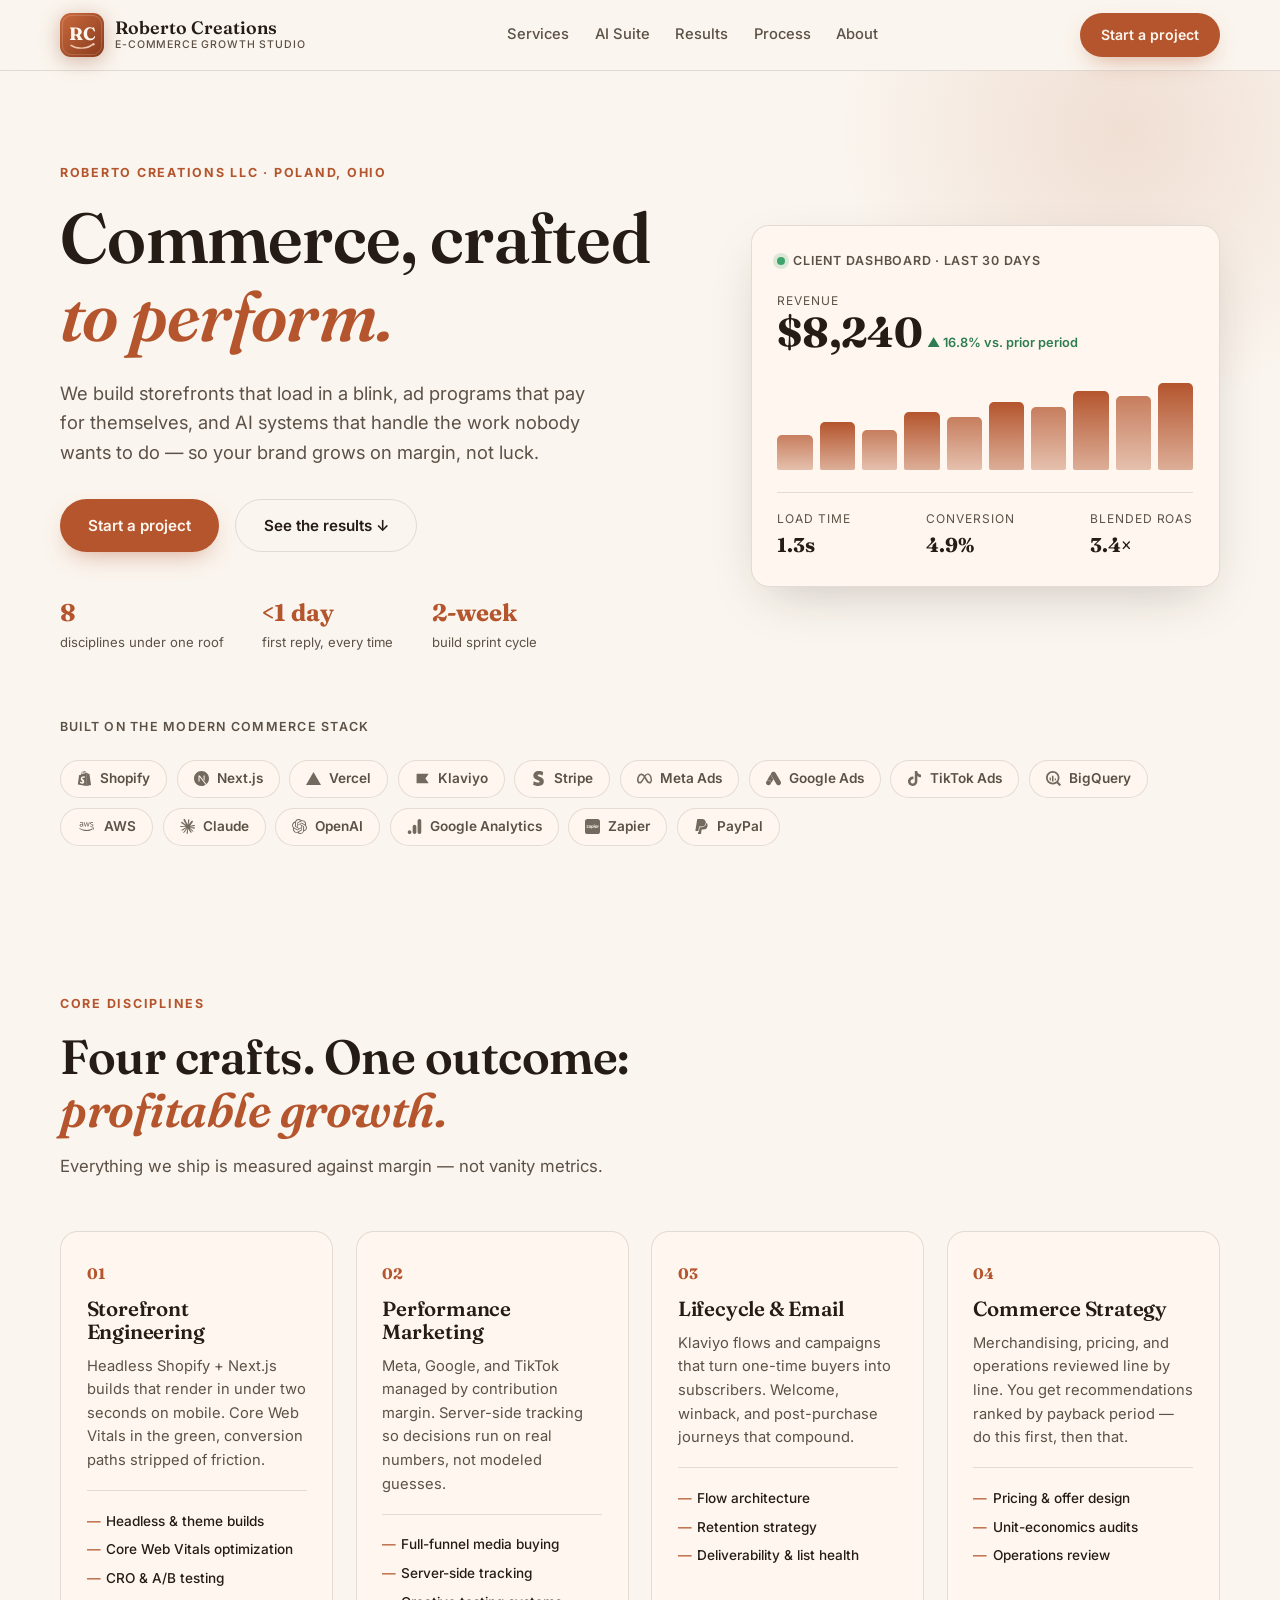
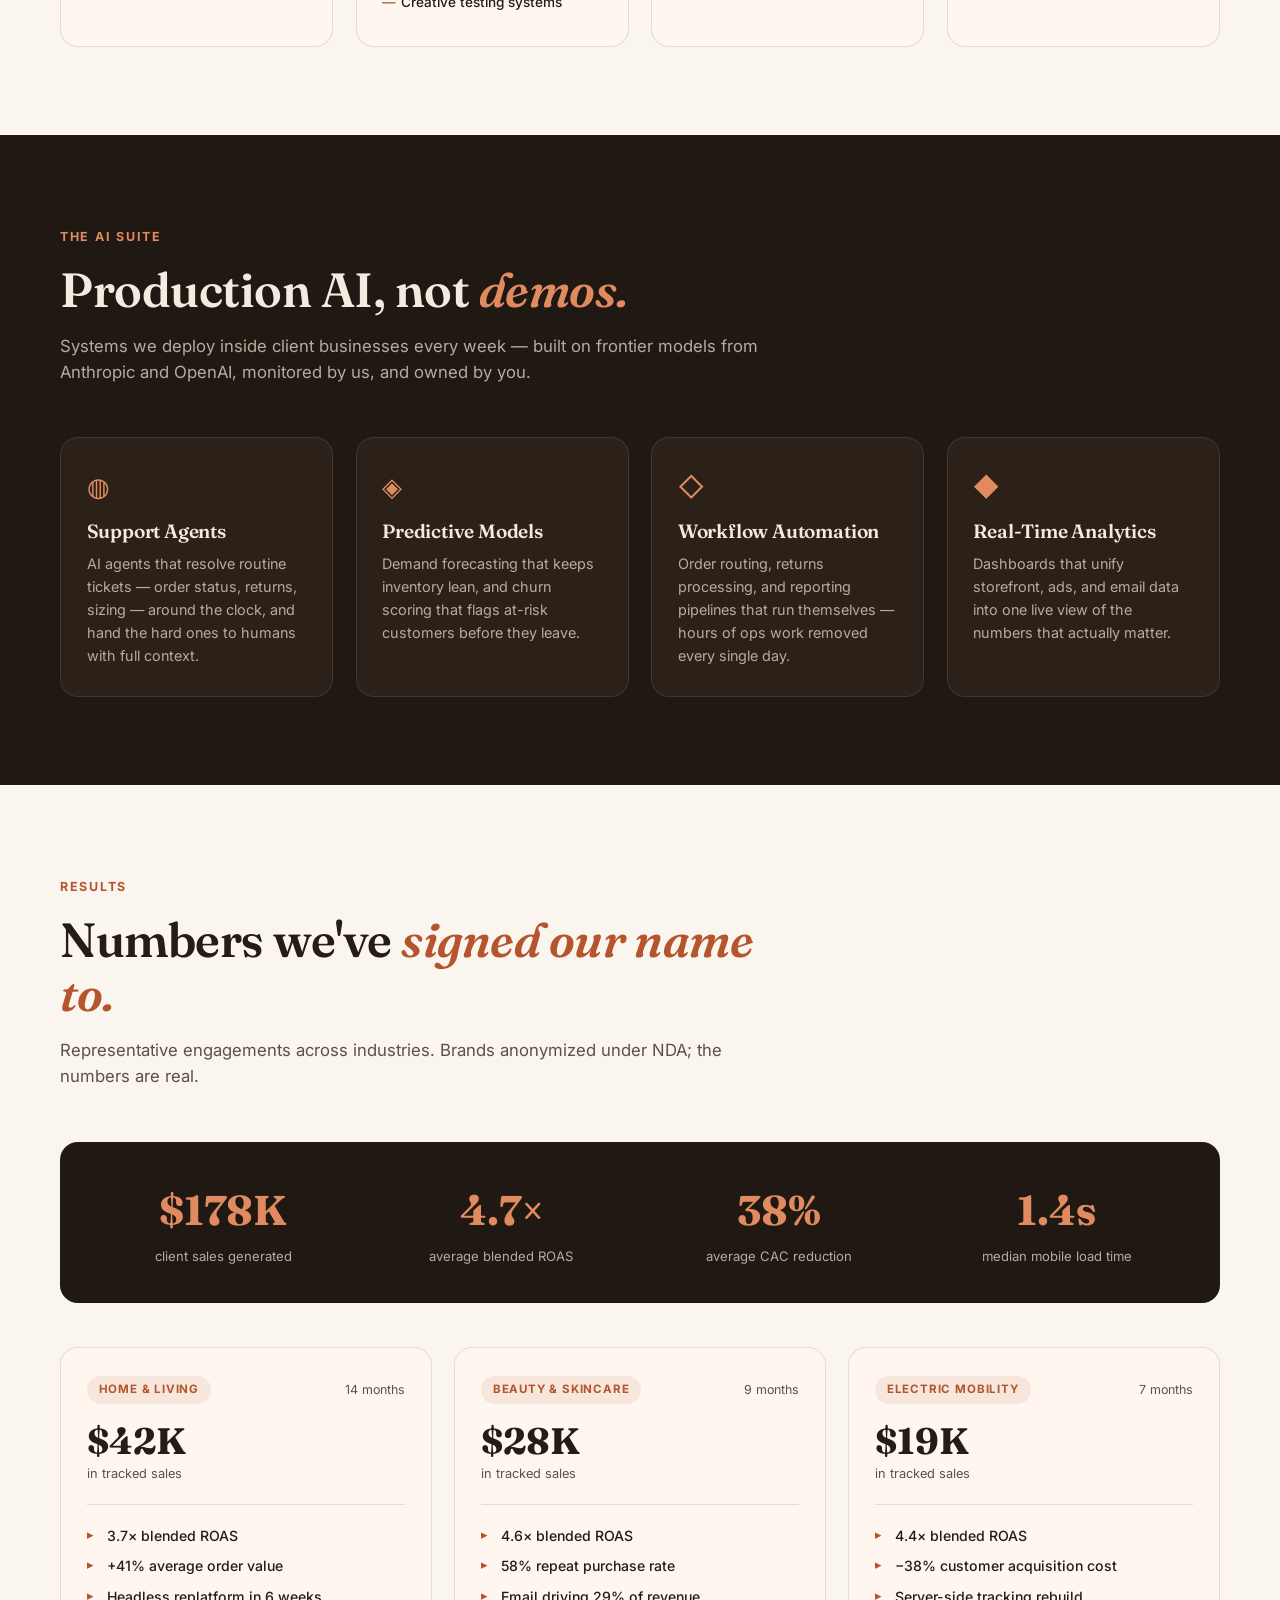
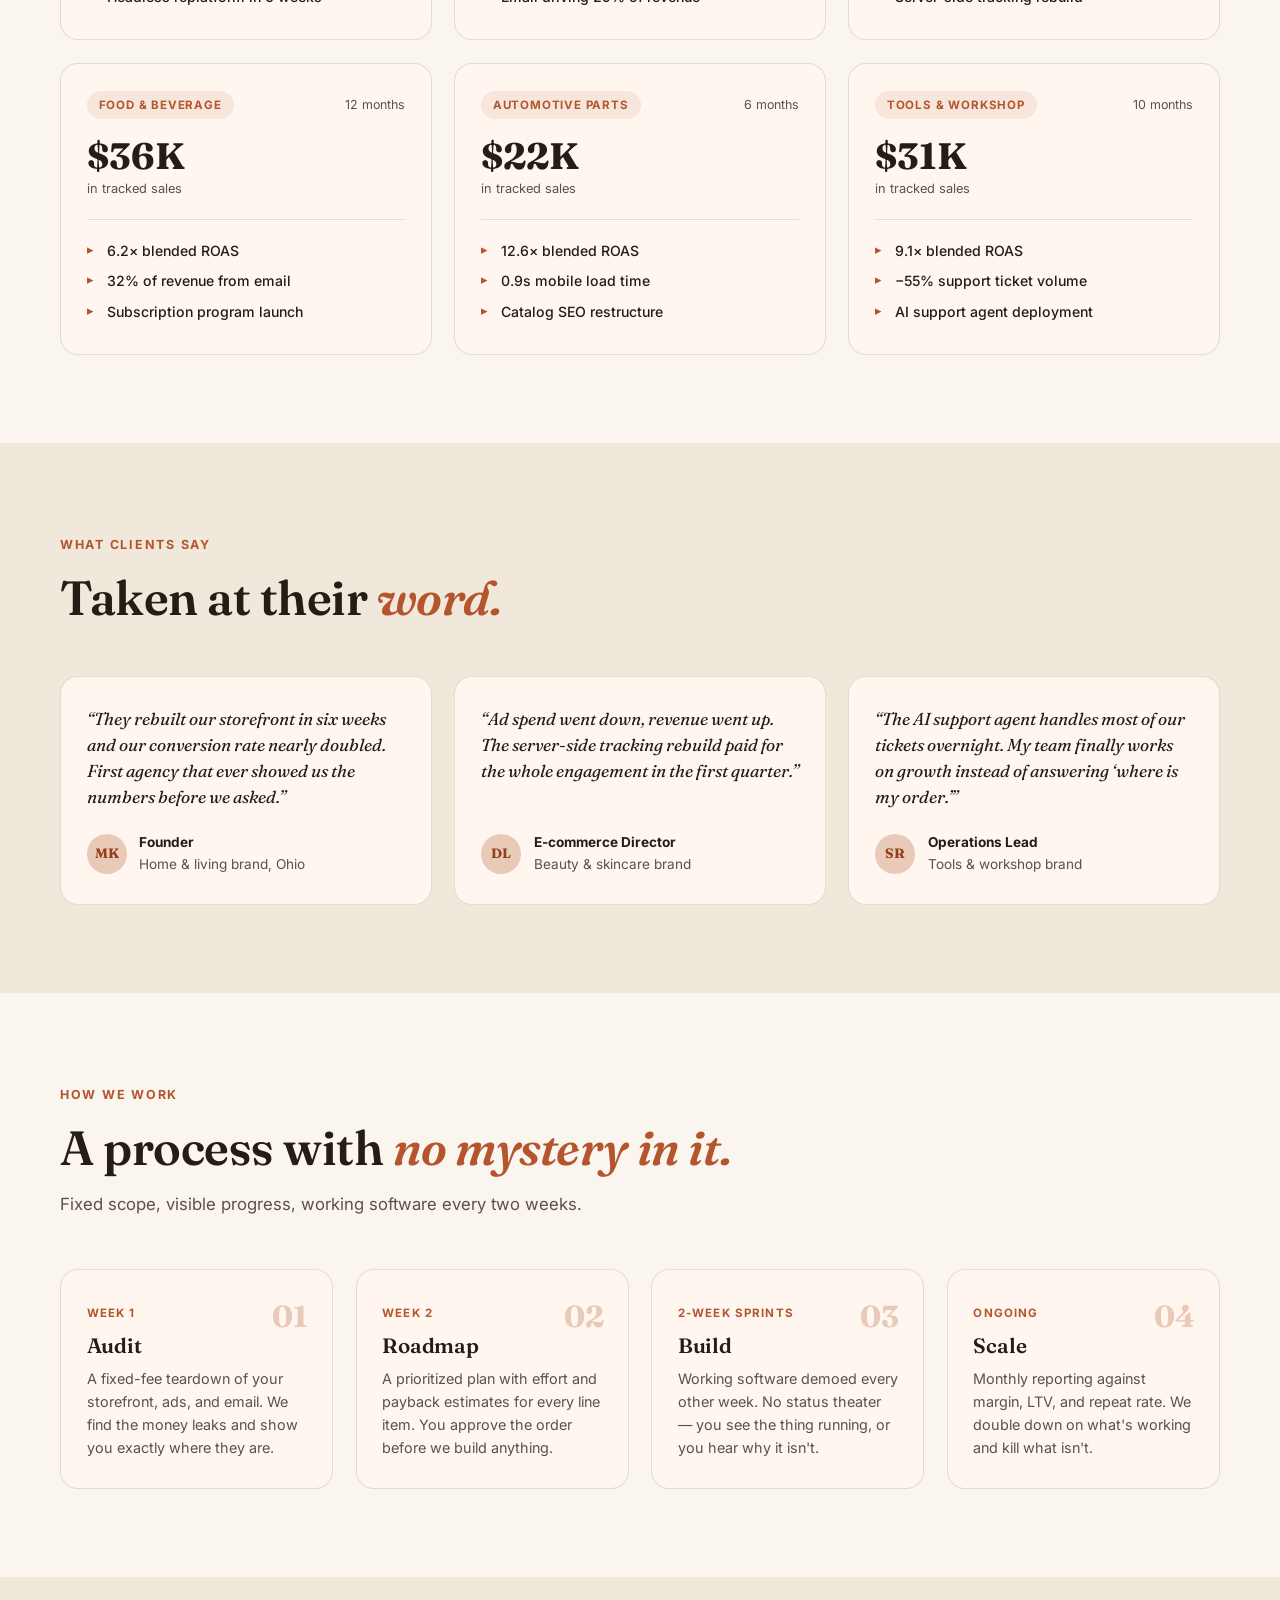
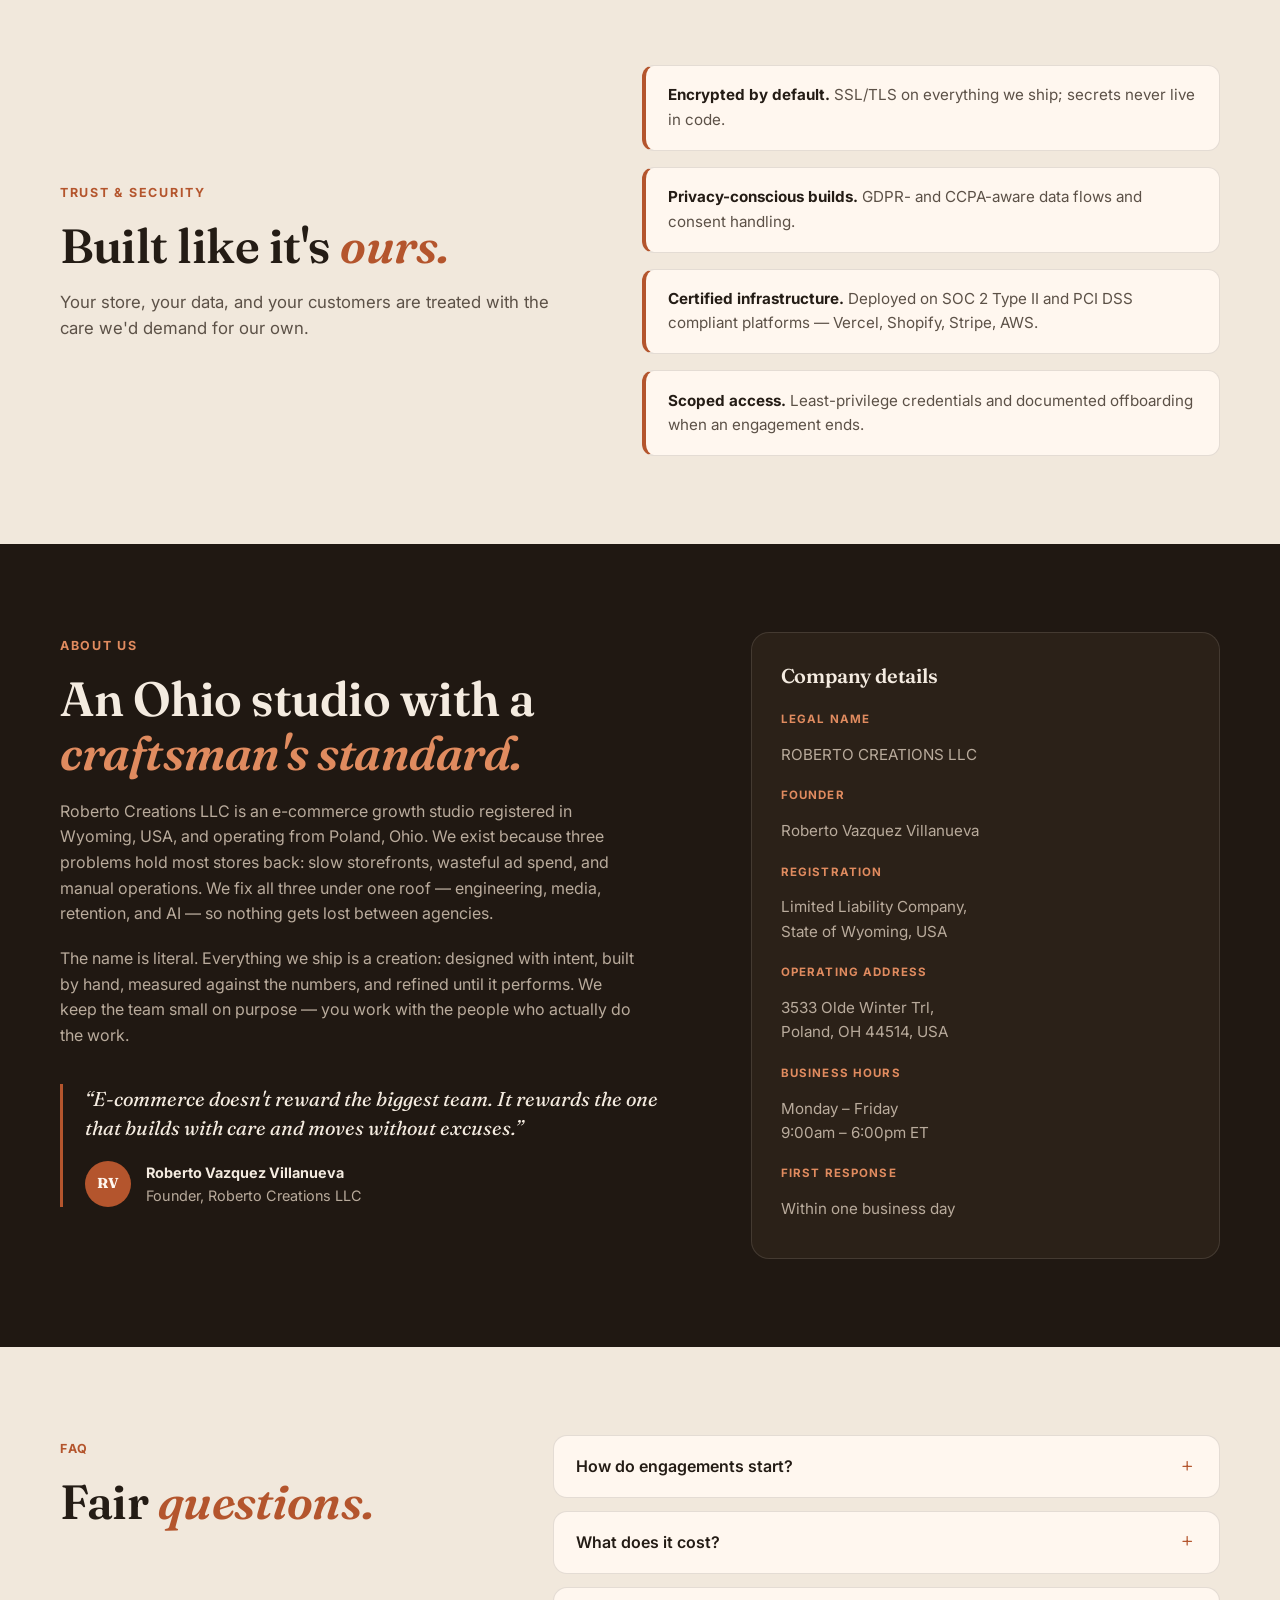
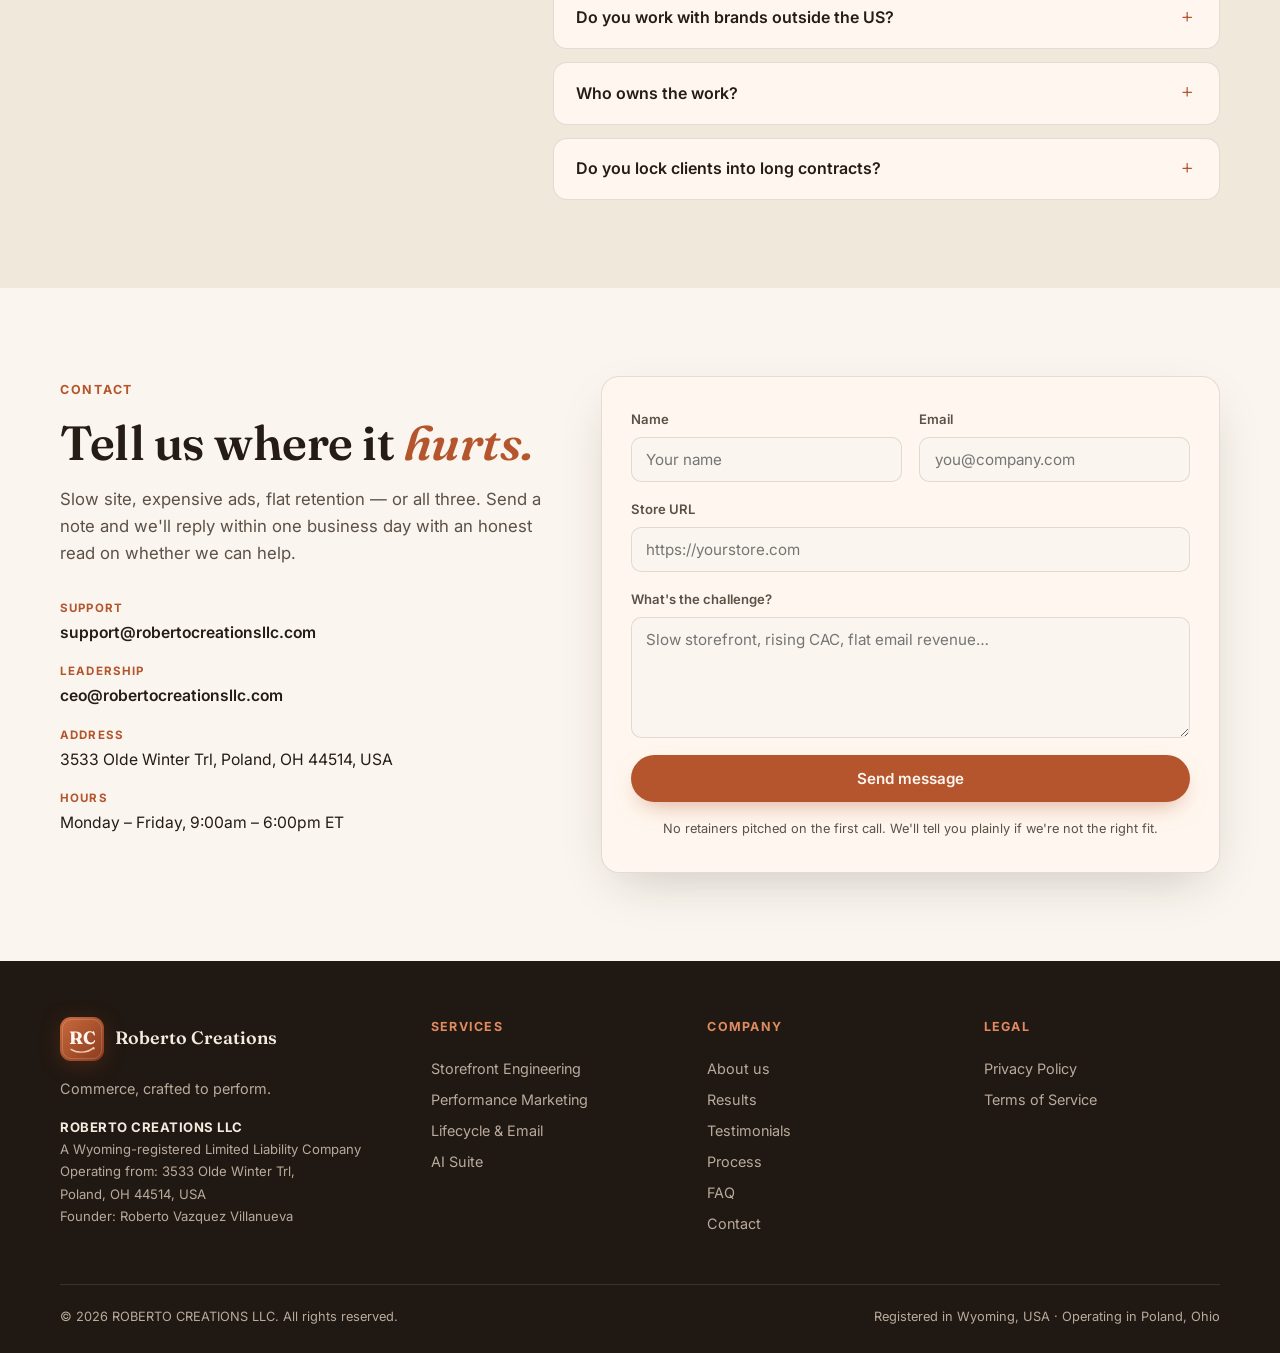
==== commit 744cb5af: "Add Claude, OpenAI, Google Analytics, Zapier, PayPal to stack strip Also credit Anthropic and OpenAI" ====
--- a/index.html
+++ b/index.html
@@ -104,6 +104,11 @@
         <li><svg class="stack-ic" viewBox="0 0 24 24" fill="currentColor" aria-hidden="true"><path d="M12.525.02c1.31-.02 2.61-.01 3.91-.02.08 1.53.63 3.09 1.75 4.17 1.12 1.11 2.7 1.62 4.24 1.79v4.03c-1.44-.05-2.89-.35-4.2-.97-.57-.26-1.1-.59-1.62-.93-.01 2.92.01 5.84-.02 8.75-.08 1.4-.54 2.79-1.35 3.94-1.31 1.92-3.58 3.17-5.91 3.21-1.43.08-2.86-.31-4.08-1.03-2.02-1.19-3.44-3.37-3.65-5.71-.02-.5-.03-1-.01-1.49.18-1.9 1.12-3.72 2.58-4.96 1.66-1.44 3.98-2.13 6.15-1.72.02 1.48-.04 2.96-.04 4.44-.99-.32-2.15-.23-3.02.37-.63.41-1.11 1.04-1.36 1.75-.21.51-.15 1.07-.14 1.61.24 1.64 1.82 3.02 3.5 2.87 1.12-.01 2.19-.66 2.77-1.61.19-.33.4-.67.41-1.06.1-1.79.06-3.57.07-5.36.01-4.03-.01-8.05.02-12.07z"/></svg>TikTok&nbsp;Ads</li>
         <li><svg class="stack-ic" viewBox="0 0 24 24" fill="currentColor" aria-hidden="true"><path d="M5.676 10.595h2.052v5.244a5.892 5.892 0 0 1-2.052-2.088v-3.156zm18.179 10.836a.504.504 0 0 1 0 .708l-1.716 1.716a.504.504 0 0 1-.708 0l-4.248-4.248a.206.206 0 0 1-.007-.007c-.02-.02-.028-.045-.043-.066a10.736 10.736 0 0 1-6.334 2.065C4.835 21.599 0 16.764 0 10.799S4.835 0 10.8 0s10.799 4.835 10.799 10.8c0 2.369-.772 4.553-2.066 6.333.025.017.052.028.074.05l4.248 4.248zm-5.028-10.632a8.015 8.015 0 1 0-8.028 8.028h.024a8.016 8.016 0 0 0 8.004-8.028zm-4.86 4.98a6.002 6.002 0 0 0 2.04-2.184v-1.764h-2.04v3.948zm-4.5.948c.442.057.887.08 1.332.072.4.025.8.025 1.2 0V7.692H9.468v9.035z"/></svg>BigQuery</li>
         <li><svg class="stack-ic stack-ic-wide" viewBox="0 0 24 24" fill="currentColor" aria-hidden="true"><path d="M6.763 10.036c0 .296.032.535.088.71.064.176.144.368.256.576.04.063.056.127.056.183 0 .08-.048.16-.152.24l-.503.335a.383.383 0 0 1-.208.072c-.08 0-.16-.04-.239-.112a2.47 2.47 0 0 1-.287-.375 6.18 6.18 0 0 1-.248-.471c-.622.734-1.405 1.101-2.347 1.101-.67 0-1.205-.191-1.596-.574-.391-.384-.59-.894-.59-1.533 0-.678.239-1.23.726-1.644.487-.415 1.133-.623 1.955-.623.272 0 .551.024.846.064.296.04.6.104.918.176v-.583c0-.607-.127-1.03-.375-1.277-.255-.248-.686-.367-1.3-.367-.28 0-.568.031-.863.103-.295.072-.583.16-.862.272a2.287 2.287 0 0 1-.28.104.488.488 0 0 1-.127.023c-.112 0-.168-.08-.168-.247v-.391c0-.128.016-.224.056-.28a.597.597 0 0 1 .224-.167c.279-.144.614-.264 1.005-.36a4.84 4.84 0 0 1 1.246-.151c.95 0 1.644.216 2.091.647.439.43.662 1.085.662 1.963v2.586zm-3.24 1.214c.263 0 .534-.048.822-.144.287-.096.543-.271.758-.51.128-.152.224-.32.272-.512.047-.191.08-.423.08-.694v-.335a6.66 6.66 0 0 0-.735-.136 6.02 6.02 0 0 0-.75-.048c-.535 0-.926.104-1.19.32-.263.215-.39.518-.39.917 0 .375.095.655.295.846.191.2.47.296.838.296zm6.41.862c-.144 0-.24-.024-.304-.08-.064-.048-.12-.16-.168-.311L7.586 5.55a1.398 1.398 0 0 1-.072-.32c0-.128.064-.2.191-.2h.783c.151 0 .255.025.31.08.065.048.113.16.16.312l1.342 5.284 1.245-5.284c.04-.16.088-.264.151-.312a.549.549 0 0 1 .32-.08h.638c.152 0 .256.025.32.08.063.048.12.16.151.312l1.261 5.348 1.381-5.348c.048-.16.104-.264.16-.312a.52.52 0 0 1 .311-.08h.743c.127 0 .2.065.2.2 0 .04-.009.08-.017.128a1.137 1.137 0 0 1-.056.2l-1.923 6.17c-.048.16-.104.263-.168.311a.51.51 0 0 1-.303.08h-.687c-.151 0-.255-.024-.32-.08-.063-.056-.119-.16-.15-.32l-1.238-5.148-1.23 5.14c-.04.16-.087.264-.15.32-.065.056-.177.08-.32.08zm10.256.215c-.415 0-.83-.048-1.229-.143-.399-.096-.71-.2-.918-.32-.128-.071-.215-.151-.247-.223a.563.563 0 0 1-.048-.224v-.407c0-.167.064-.247.183-.247.048 0 .096.008.144.024.048.016.12.048.2.08.271.12.566.215.878.279.319.064.63.096.95.096.502 0 .894-.088 1.165-.264a.86.86 0 0 0 .415-.758.777.777 0 0 0-.215-.559c-.144-.151-.416-.287-.807-.415l-1.157-.36c-.583-.183-1.014-.454-1.277-.813a1.902 1.902 0 0 1-.4-1.158c0-.335.073-.63.216-.886.144-.255.335-.479.575-.654.24-.184.51-.32.83-.415.32-.096.655-.136 1.006-.136.175 0 .359.008.535.032.183.024.35.056.518.088.16.04.312.08.455.127.144.048.256.096.336.144a.69.69 0 0 1 .24.2.43.43 0 0 1 .071.263v.375c0 .168-.064.256-.184.256a.83.83 0 0 1-.303-.096 3.652 3.652 0 0 0-1.532-.311c-.455 0-.815.071-1.062.223-.248.152-.375.383-.375.71 0 .224.08.416.24.567.159.152.454.304.877.44l1.134.358c.574.184.99.44 1.237.767.247.327.367.702.367 1.117 0 .343-.072.655-.207.926-.144.272-.336.511-.583.703-.248.2-.543.343-.886.447-.36.111-.734.167-1.142.167zM21.698 16.207c-2.626 1.94-6.442 2.969-9.722 2.969-4.598 0-8.74-1.7-11.87-4.526-.247-.223-.024-.527.272-.351 3.384 1.963 7.559 3.153 11.877 3.153 2.914 0 6.114-.607 9.06-1.852.439-.2.814.287.383.607zM22.792 14.961c-.336-.43-2.22-.207-3.074-.103-.255.032-.295-.192-.063-.36 1.5-1.053 3.967-.75 4.254-.399.287.36-.08 2.826-1.485 4.007-.215.184-.423.088-.327-.151.32-.79 1.03-2.57.695-2.994z"/></svg>AWS</li>
+        <li><svg class="stack-ic" viewBox="0 0 24 24" fill="currentColor" aria-hidden="true"><path d="m4.7144 15.9555 4.7174-2.6471.079-.2307-.079-.1275h-.2307l-.7893-.0486-2.6956-.0729-2.3375-.0971-2.2646-.1214-.5707-.1215-.5343-.7042.0546-.3522.4797-.3218.686.0608 1.5179.1032 2.2767.1578 1.6514.0972 2.4468.255h.3886l.0546-.1579-.1336-.0971-.1032-.0972L6.973 9.8356l-2.55-1.6879-1.3356-.9714-.7225-.4918-.3643-.4614-.1578-1.0078.6557-.7225.8803.0607.2246.0607.8925.686 1.9064 1.4754 2.4893 1.8336.3643.3035.1457-.1032.0182-.0728-.164-.2733-1.3539-2.4467-1.445-2.4893-.6435-1.032-.17-.6194c-.0607-.255-.1032-.4674-.1032-.7285L6.287.1335 6.6997 0l.9957.1336.419.3642.6192 1.4147 1.0018 2.2282 1.5543 3.0296.4553.8985.2429.8318.091.255h.1579v-.1457l.1275-1.706.2368-2.0947.2307-2.6957.0789-.7589.3764-.9107.7468-.4918.5828.2793.4797.686-.0668.4433-.2853 1.8517-.5586 2.9021-.3643 1.9429h.2125l.2429-.2429.9835-1.3053 1.6514-2.0643.7286-.8196.85-.9046.5464-.4311h1.0321l.759 1.1293-.34 1.1657-1.0625 1.3478-.8804 1.1414-1.2628 1.7-.7893 1.36.0729.1093.1882-.0183 2.8535-.607 1.5421-.2794 1.8396-.3157.8318.3886.091.3946-.3278.8075-1.967.4857-2.3072.4614-3.4364.8136-.0425.0304.0486.0607 1.5482.1457.6618.0364h1.621l3.0175.2247.7892.522.4736.6376-.079.4857-1.2142.6193-1.6393-.3886-3.825-.9107-1.3113-.3279h-.1822v.1093l1.0929 1.0686 2.0035 1.8092 2.5075 2.3314.1275.5768-.3218.4554-.34-.0486-2.2039-1.6575-.85-.7468-1.9246-1.621h-.1275v.17l.4432.6496 2.3436 3.5214.1214 1.0807-.17.3521-.6071.2125-.6679-.1214-1.3721-1.9246L14.38 17.959l-1.1414-1.9428-.1397.079-.674 7.2552-.3156.3703-.7286.2793-.6071-.4614-.3218-.7468.3218-1.4753.3886-1.9246.3157-1.53.2853-1.9004.17-.6314-.0121-.0425-.1397.0182-1.4328 1.9672-2.1796 2.9446-1.7243 1.8456-.4128.164-.7164-.3704.0667-.6618.4008-.5889 2.386-3.0357 1.4389-1.882.929-1.0868-.0062-.1579h-.0546l-6.3385 4.1164-1.1293.1457-.4857-.4554.0608-.7467.2307-.2429 1.9064-1.3114Z"/></svg>Claude</li>
+        <li><svg class="stack-ic" viewBox="0 0 24 24" fill="currentColor" aria-hidden="true"><path d="M22.2819 9.8211a5.9847 5.9847 0 0 0-.5157-4.9108 6.0462 6.0462 0 0 0-6.5098-2.9A6.0651 6.0651 0 0 0 4.9807 4.1818a5.9847 5.9847 0 0 0-3.9977 2.9 6.0462 6.0462 0 0 0 .7427 7.0966 5.98 5.98 0 0 0 .511 4.9107 6.051 6.051 0 0 0 6.5146 2.9001A5.9847 5.9847 0 0 0 13.2599 24a6.0557 6.0557 0 0 0 5.7718-4.2058 5.9894 5.9894 0 0 0 3.9977-2.9001 6.0557 6.0557 0 0 0-.7475-7.0729zm-9.022 12.6081a4.4755 4.4755 0 0 1-2.8764-1.0408l.1419-.0804 4.7783-2.7582a.7948.7948 0 0 0 .3927-.6813v-6.7369l2.02 1.1686a.071.071 0 0 1 .038.052v5.5826a4.504 4.504 0 0 1-4.4945 4.4944zm-9.6607-4.1254a4.4708 4.4708 0 0 1-.5346-3.0137l.142.0852 4.783 2.7582a.7712.7712 0 0 0 .7806 0l5.8428-3.3685v2.3324a.0804.0804 0 0 1-.0332.0615L9.74 19.9502a4.4992 4.4992 0 0 1-6.1408-1.6464zM2.3408 7.8956a4.485 4.485 0 0 1 2.3655-1.9728V11.6a.7664.7664 0 0 0 .3879.6765l5.8144 3.3543-2.0201 1.1685a.0757.0757 0 0 1-.071 0l-4.8303-2.7865A4.504 4.504 0 0 1 2.3408 7.872zm16.5963 3.8558L13.1038 8.364 15.1192 7.2a.0757.0757 0 0 1 .071 0l4.8303 2.7913a4.4944 4.4944 0 0 1-.6765 8.1042v-5.6772a.79.79 0 0 0-.407-.667zm2.0107-3.0231l-.142-.0852-4.7735-2.7818a.7759.7759 0 0 0-.7854 0L9.409 9.2297V6.8974a.0662.0662 0 0 1 .0284-.0615l4.8303-2.7866a4.4992 4.4992 0 0 1 6.6802 4.66zM8.3065 12.863l-2.02-1.1638a.0804.0804 0 0 1-.038-.0567V6.0742a4.4992 4.4992 0 0 1 7.3757-3.4537l-.142.0805L8.704 5.459a.7948.7948 0 0 0-.3927.6813zm1.0976-2.3654l2.602-1.4998 2.6069 1.4998v2.9994l-2.5974 1.4997-2.6067-1.4997Z"/></svg>OpenAI</li>
+        <li><svg class="stack-ic" viewBox="0 0 24 24" fill="currentColor" aria-hidden="true"><path d="M22.84 2.9982v17.9987c.0086 1.6473-1.3197 2.9897-2.967 2.9984a2.9808 2.9808 0 01-.3677-.0208c-1.528-.226-2.6477-1.5558-2.6105-3.1V3.1204c-.0369-1.5458 1.0856-2.8762 2.6157-3.1 1.6361-.1915 3.1178.9796 3.3093 2.6158.014.1201.0208.241.0202.3619zM4.1326 18.0548c-1.6417 0-2.9726 1.331-2.9726 2.9726C1.16 22.6691 2.4909 24 4.1326 24s2.9726-1.3309 2.9726-2.9726-1.331-2.9726-2.9726-2.9726zm7.8728-9.0098c-.0171 0-.0342 0-.0513.0003-1.6495.0904-2.9293 1.474-2.891 3.1256v7.9846c0 2.167.9535 3.4825 2.3505 3.763 1.6118.3266 3.1832-.7152 3.5098-2.327.04-.1974.06-.3983.0593-.5998v-8.9585c.003-1.6474-1.33-2.9852-2.9773-2.9882z"/></svg>Google&nbsp;Analytics</li>
+        <li><svg class="stack-ic" viewBox="0 0 24 24" fill="currentColor" aria-hidden="true"><path d="M4.157 0A4.151 4.151 0 0 0 0 4.161v15.678A4.151 4.151 0 0 0 4.157 24h15.682A4.152 4.152 0 0 0 24 19.839V4.161A4.152 4.152 0 0 0 19.839 0H4.157Zm10.61 8.761h.03a.577.577 0 0 1 .23.038.585.585 0 0 1 .201.124.63.63 0 0 1 .162.431.612.612 0 0 1-.162.435.58.58 0 0 1-.201.128.58.58 0 0 1-.23.042.529.529 0 0 1-.235-.042.585.585 0 0 1-.332-.328.559.559 0 0 1-.038-.235.613.613 0 0 1 .17-.431.59.59 0 0 1 .405-.162Zm2.853 1.572c.03.004.061.004.095.004.325-.011.646.064.937.219.238.144.431.355.552.609.128.279.189.582.185.888v.193a2 2 0 0 1 0 .219h-2.498c.003.227.075.45.204.642a.78.78 0 0 0 .646.265.714.714 0 0 0 .484-.136.642.642 0 0 0 .23-.318l.915.257a1.398 1.398 0 0 1-.28.537c-.14.159-.321.284-.521.355a2.234 2.234 0 0 1-.836.136 1.923 1.923 0 0 1-1.001-.245 1.618 1.618 0 0 1-.665-.703 2.221 2.221 0 0 1-.227-1.036 1.95 1.95 0 0 1 .48-1.398 1.9 1.9 0 0 1 1.3-.488Zm-9.607.023c.162.004.325.026.48.079.207.065.4.174.563.314.26.302.393.692.366 1.088v2.276H8.53l-.109-.711h-.065c-.064.163-.155.31-.272.439a1.122 1.122 0 0 1-.374.264 1.023 1.023 0 0 1-.453.083 1.334 1.334 0 0 1-.866-.264.965.965 0 0 1-.329-.801.993.993 0 0 1 .076-.431 1.02 1.02 0 0 1 .242-.363 1.478 1.478 0 0 1 1.043-.303h.952v-.181a.696.696 0 0 0-.136-.454.553.553 0 0 0-.438-.154.695.695 0 0 0-.378.086.48.48 0 0 0-.193.254l-.99-.144a1.26 1.26 0 0 1 .257-.563c.14-.174.321-.302.533-.378.261-.091.54-.136.82-.129.053-.003.106-.007.163-.007Zm4.384.007c.174 0 .347.038.506.114.182.083.34.211.458.374.257.423.377.911.351 1.406a2.53 2.53 0 0 1-.355 1.448 1.148 1.148 0 0 1-1.009.517c-.204 0-.401-.045-.582-.136a1.052 1.052 0 0 1-.48-.457 1.298 1.298 0 0 1-.114-.234h-.045l.004 1.784h-1.059v-4.713h.904l.117.805h.057c.068-.208.177-.401.328-.56a1.129 1.129 0 0 1 .843-.344h.076v-.004Zm7.559.084h.903l.113.805h.053a1.37 1.37 0 0 1 .235-.484.813.813 0 0 1 .313-.242.82.82 0 0 1 .39-.076h.234v1.051h-.401a.662.662 0 0 0-.313.008.623.623 0 0 0-.272.155.663.663 0 0 0-.174.26.683.683 0 0 0-.027.314v1.875h-1.054v-3.666Zm-17.515.003h3.262v.896L3.73 13.104l.034.113h1.973l.042.9H2.4v-.9l1.931-1.754-.045-.117H2.441v-.896Zm11.815 0h1.055v3.659h-1.055V10.45Zm3.443.684.019.016a.69.69 0 0 0-.351.045.756.756 0 0 0-.287.204c-.11.155-.174.336-.189.522h1.545c-.034-.526-.257-.787-.74-.787h.003Zm-5.718.163c-.026 0-.057 0-.083.004a.78.78 0 0 0-.31.053.746.746 0 0 0-.257.189 1.016 1.016 0 0 0-.204.695v.064c-.015.257.057.507.204.711a.634.634 0 0 0 .253.196.638.638 0 0 0 .314.061.644.644 0 0 0 .578-.265c.14-.223.204-.48.189-.74a1.216 1.216 0 0 0-.181-.711.677.677 0 0 0-.503-.257Zm-4.509 1.266a.464.464 0 0 0-.268.102.373.373 0 0 0-.114.276c0 .053.008.106.027.155a.375.375 0 0 0 .087.132.576.576 0 0 0 .397.11v.004a.863.863 0 0 0 .563-.182.573.573 0 0 0 .211-.457v-.14h-.903Z"/></svg>Zapier</li>
+        <li><svg class="stack-ic" viewBox="0 0 24 24" fill="currentColor" aria-hidden="true"><path d="M7.016 19.198h-4.2a.562.562 0 0 1-.555-.65L5.093.584A.692.692 0 0 1 5.776 0h7.222c3.417 0 5.904 2.488 5.846 5.5-.006.25-.027.5-.066.747A6.794 6.794 0 0 1 12.071 12H8.743a.69.69 0 0 0-.682.583l-.325 2.056-.013.083-.692 4.39-.015.087zM19.79 6.142c-.01.087-.01.175-.023.261a7.76 7.76 0 0 1-7.695 6.598H9.007l-.283 1.795-.013.083-.692 4.39-.134.843-.014.088H6.86l-.497 3.15a.562.562 0 0 0 .555.65h3.612c.34 0 .63-.249.683-.585l.952-6.031a.692.692 0 0 1 .683-.584h2.126a6.793 6.793 0 0 0 6.707-5.752c.306-1.95-.466-3.744-1.89-4.906z"/></svg>PayPal</li>
       </ul>
     </div>
   </section>
@@ -167,7 +172,7 @@
       <div class="section-head reveal">
         <p class="eyebrow eyebrow-light">The AI suite</p>
         <h2>Production AI, not <em>demos.</em></h2>
-        <p class="section-sub">Systems we deploy inside client businesses every week — built, monitored, and owned by you.</p>
+        <p class="section-sub">Systems we deploy inside client businesses every week — built on frontier models from Anthropic and OpenAI, monitored by us, and owned by you.</p>
       </div>
       <div class="ai-grid">
         <article class="ai-card reveal">
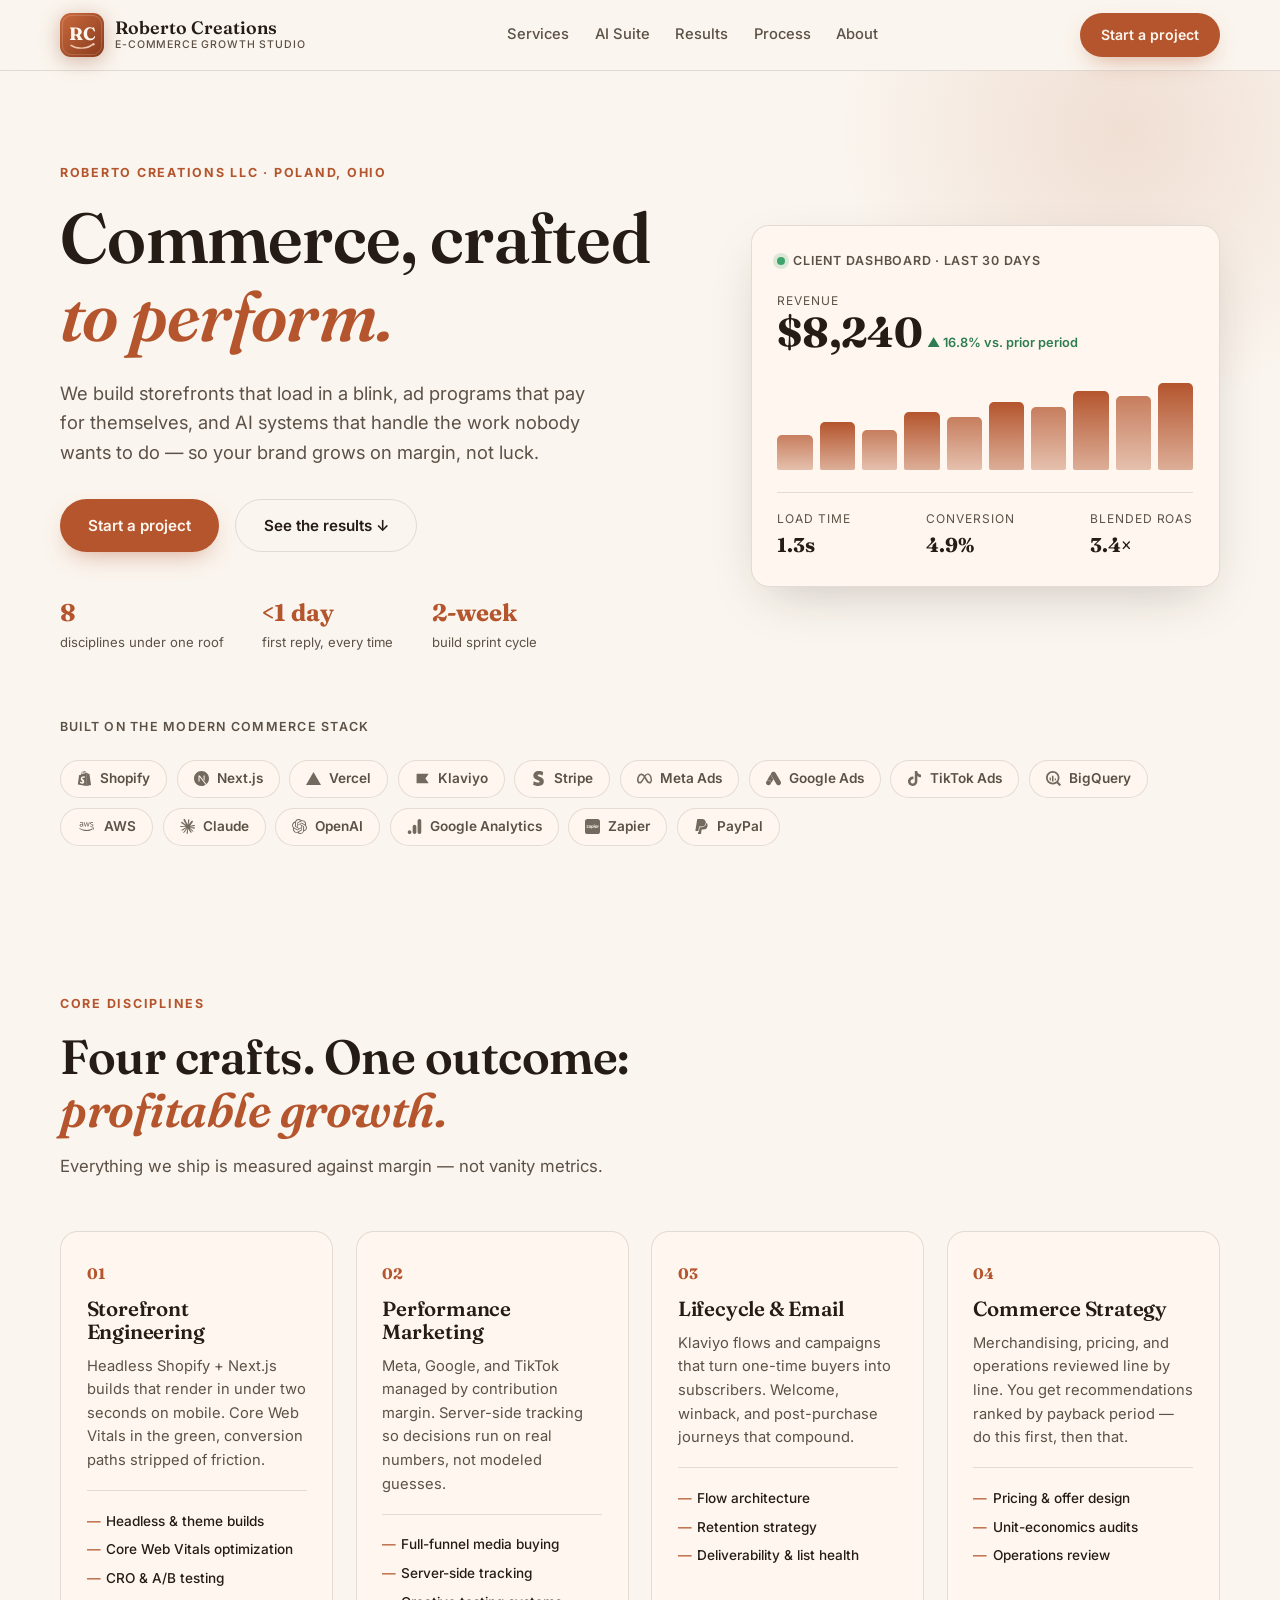
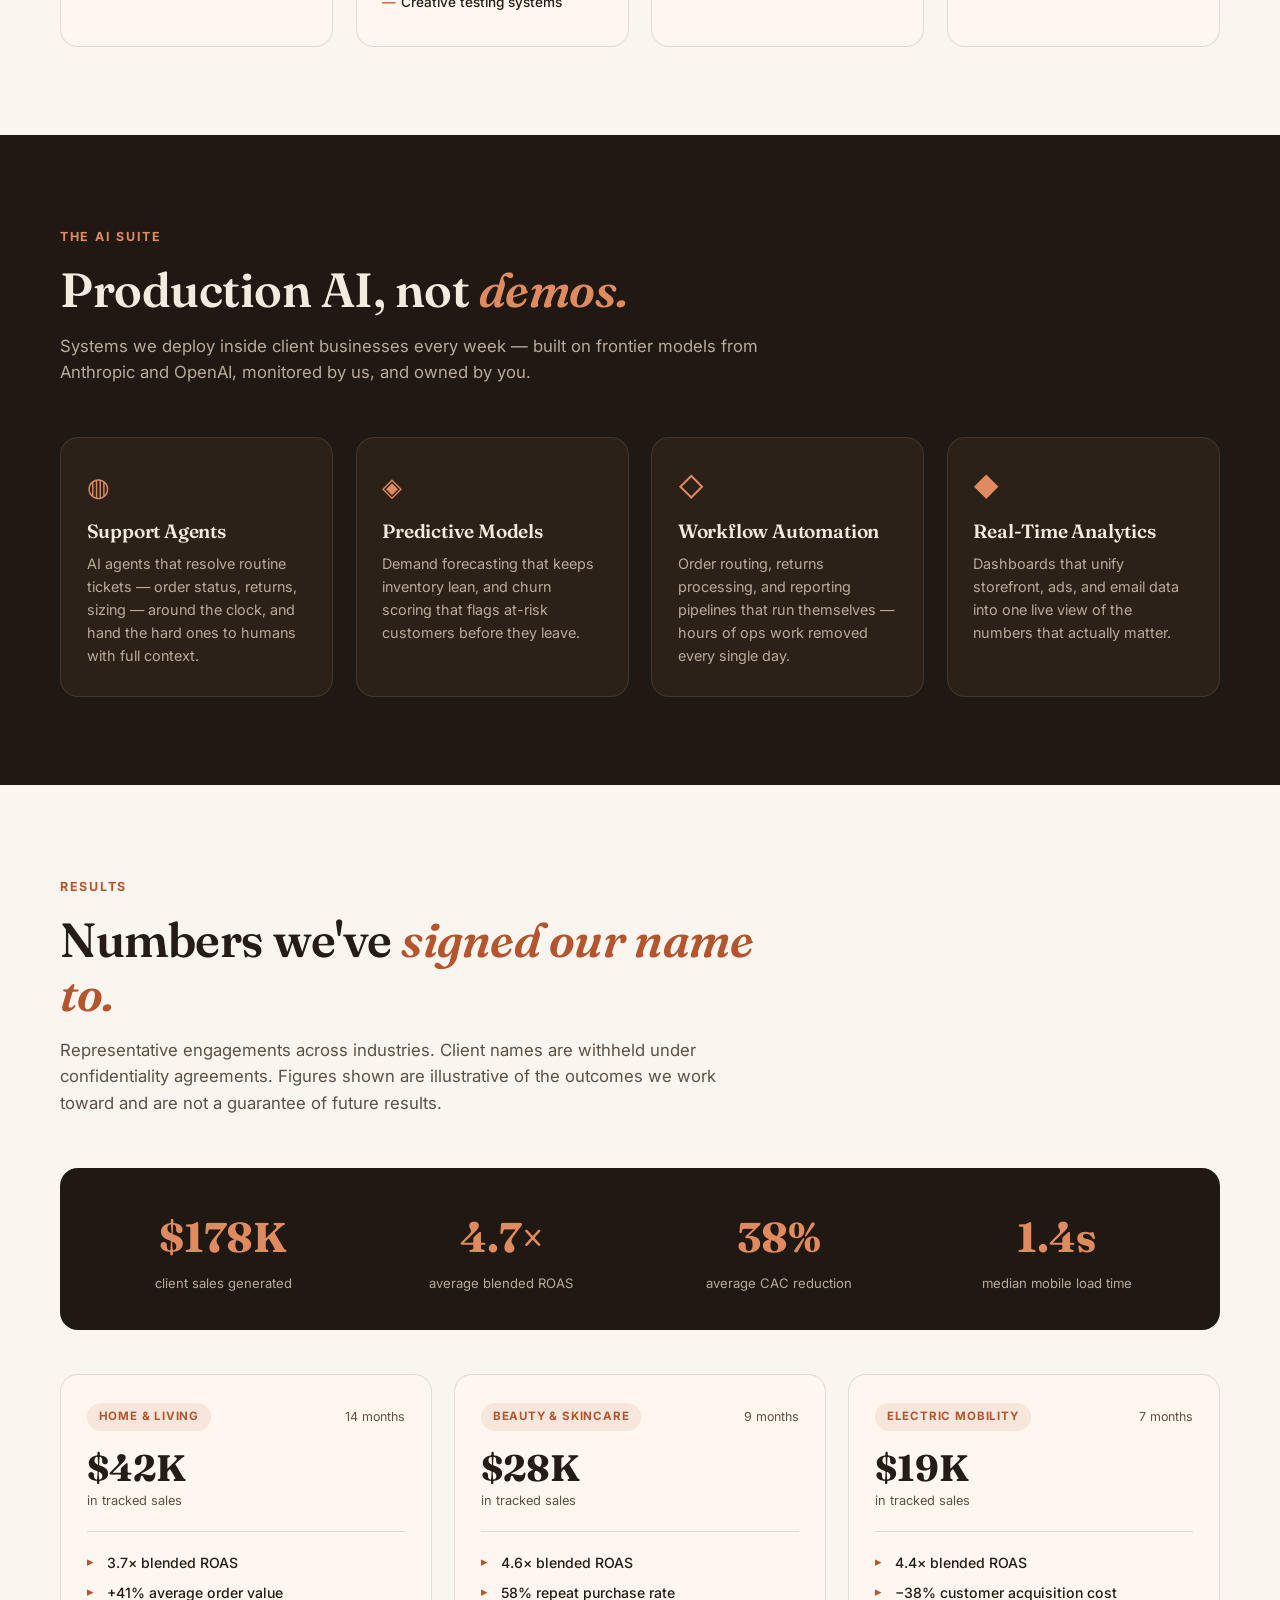
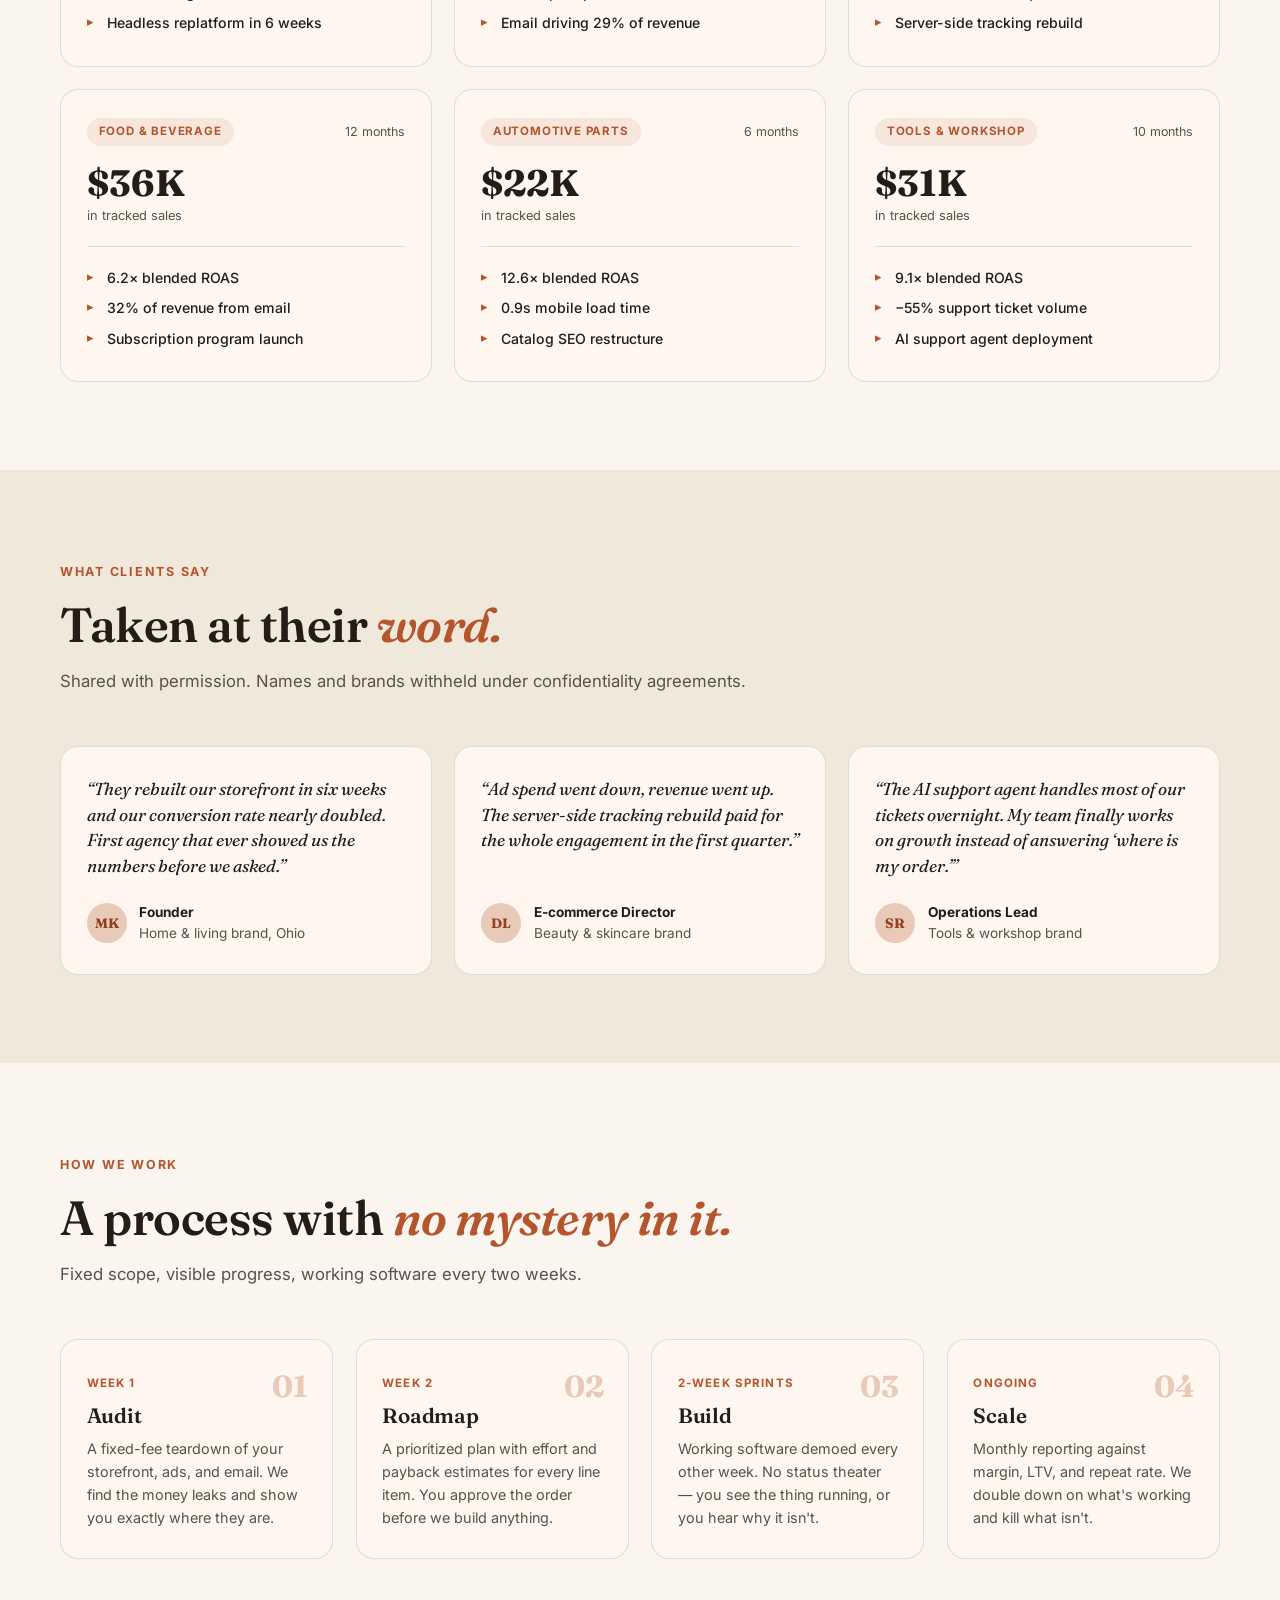
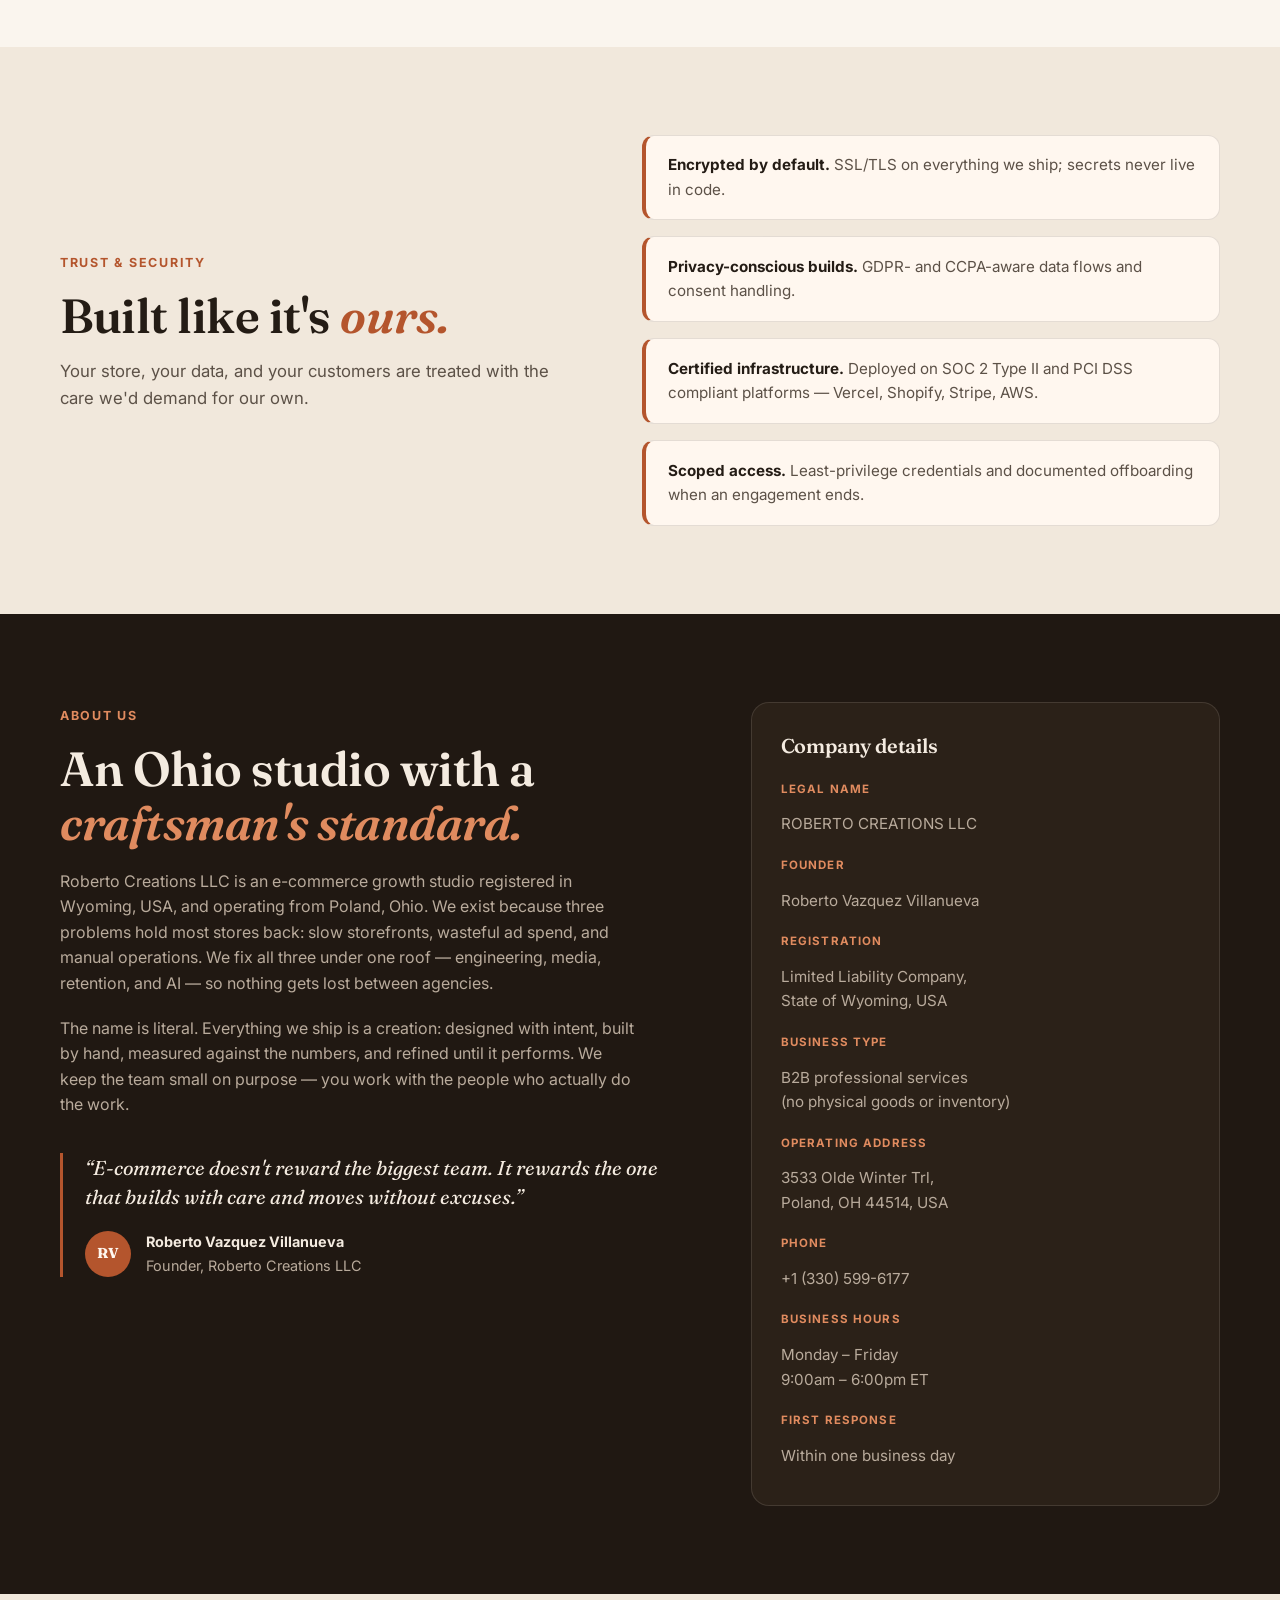
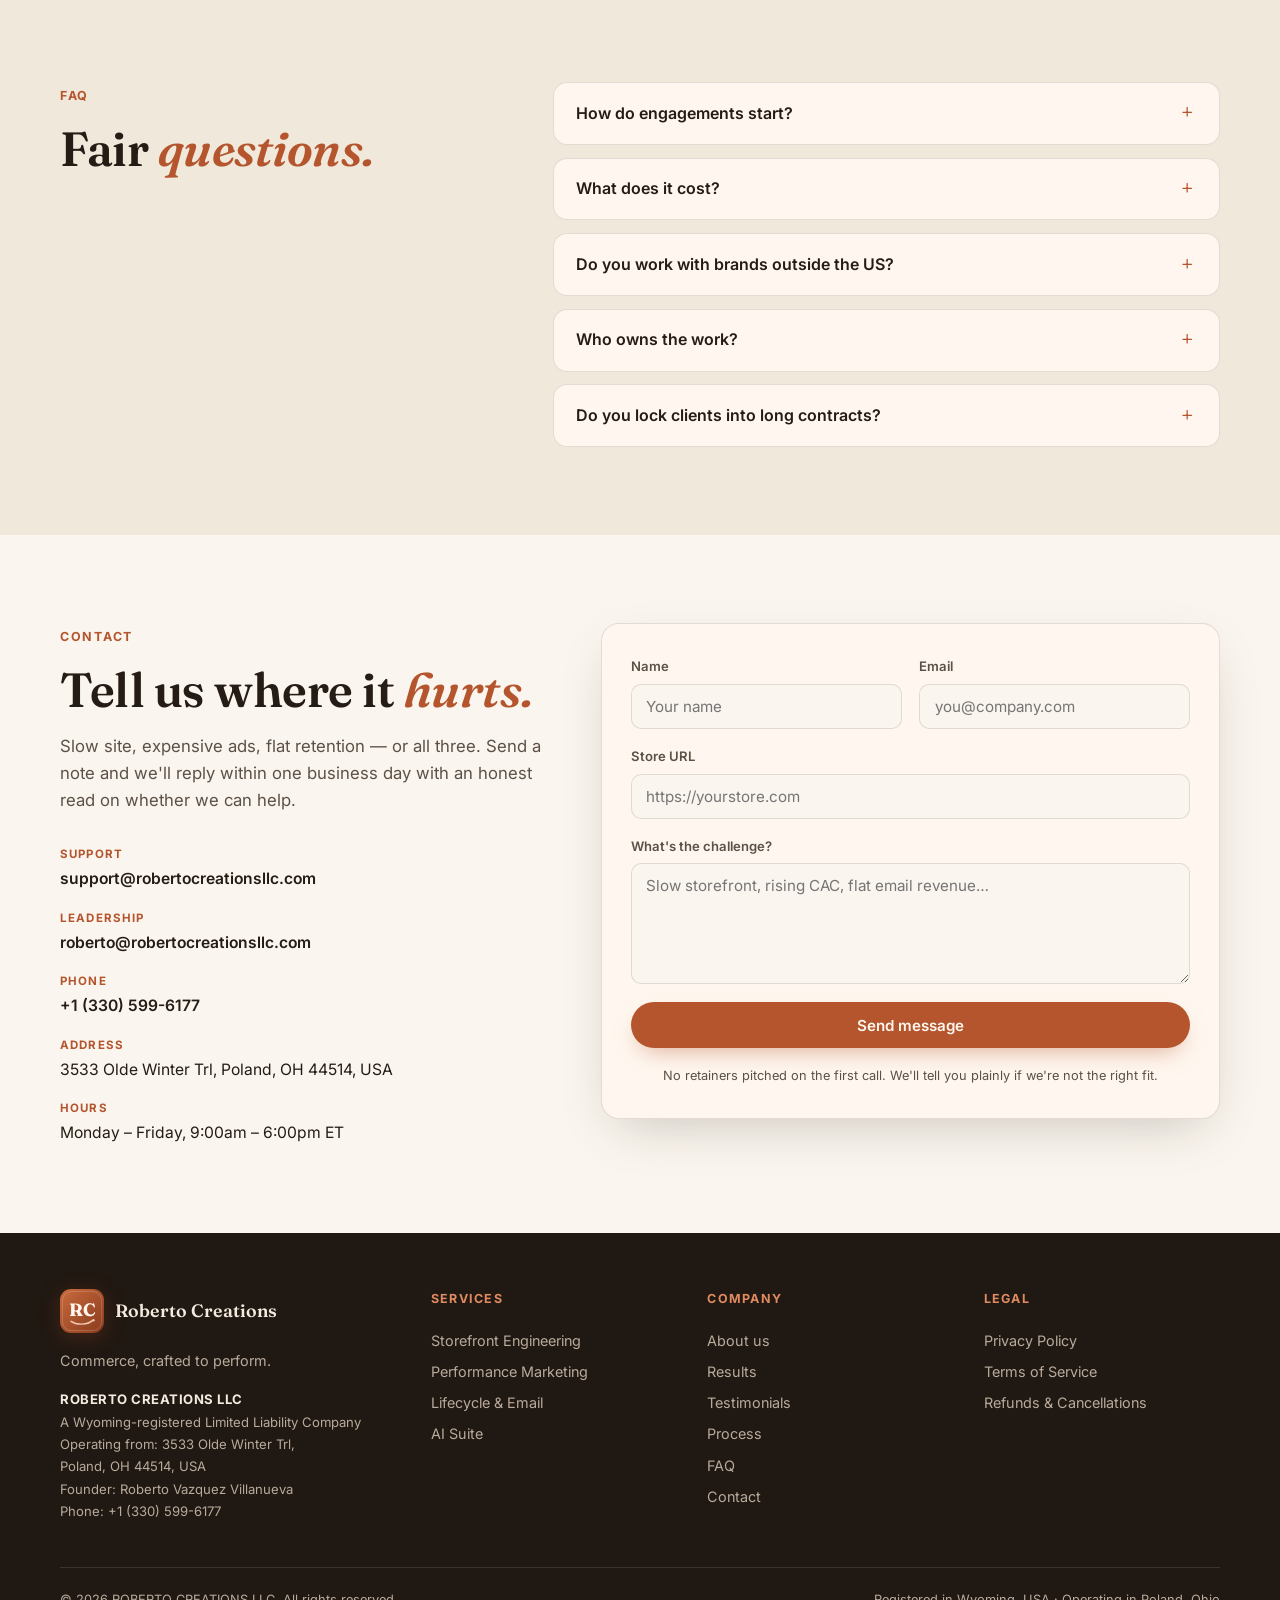
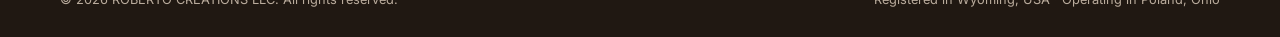
==== commit 817958b6: "Add phone number, roberto@ email, and bank-review hardening - Add +1 (330) 599-6177 to contact, comp" ====
--- a/index.html
+++ b/index.html
@@ -205,7 +205,7 @@
       <div class="section-head reveal">
         <p class="eyebrow">Results</p>
         <h2>Numbers we've <em>signed our name to.</em></h2>
-        <p class="section-sub">Representative engagements across industries. Brands anonymized under NDA; the numbers are real.</p>
+        <p class="section-sub">Representative engagements across industries. Client names are withheld under confidentiality agreements. Figures shown are illustrative of the outcomes we work toward and are not a guarantee of future results.</p>
       </div>
 
       <div class="results-band reveal">
@@ -256,6 +256,7 @@
       <div class="section-head reveal">
         <p class="eyebrow">What clients say</p>
         <h2>Taken at their <em>word.</em></h2>
+        <p class="section-sub">Shared with permission. Names and brands withheld under confidentiality agreements.</p>
       </div>
       <div class="quotes">
         <figure class="quote-card reveal">
@@ -357,7 +358,9 @@
           <dt>Legal name</dt><dd>ROBERTO CREATIONS LLC</dd>
           <dt>Founder</dt><dd>Roberto Vazquez Villanueva</dd>
           <dt>Registration</dt><dd>Limited Liability Company,<br />State of Wyoming, USA</dd>
+          <dt>Business type</dt><dd>B2B professional services<br />(no physical goods or inventory)</dd>
           <dt>Operating address</dt><dd>3533 Olde Winter Trl,<br />Poland, OH 44514, USA</dd>
+          <dt>Phone</dt><dd><a href="tel:+13305996177">+1 (330) 599-6177</a></dd>
           <dt>Business hours</dt><dd>Monday – Friday<br />9:00am – 6:00pm ET</dd>
           <dt>First response</dt><dd>Within one business day</dd>
         </dl>
@@ -406,7 +409,8 @@
         <p class="section-sub">Slow site, expensive ads, flat retention — or all three. Send a note and we'll reply within one business day with an honest read on whether we can help.</p>
         <ul class="contact-list">
           <li><span>Support</span><a href="mailto:support@robertocreationsllc.com">support@robertocreationsllc.com</a></li>
-          <li><span>Leadership</span><a href="mailto:ceo@robertocreationsllc.com">ceo@robertocreationsllc.com</a></li>
+          <li><span>Leadership</span><a href="mailto:roberto@robertocreationsllc.com">roberto@robertocreationsllc.com</a></li>
+          <li><span>Phone</span><a href="tel:+13305996177">+1 (330) 599-6177</a></li>
           <li><span>Address</span>3533 Olde Winter Trl, Poland, OH 44514, USA</li>
           <li><span>Hours</span>Monday – Friday, 9:00am – 6:00pm ET</li>
         </ul>
@@ -449,7 +453,8 @@
           <strong>ROBERTO CREATIONS LLC</strong><br />
           A Wyoming-registered Limited Liability Company<br />
           Operating from: 3533 Olde Winter Trl,<br />Poland, OH 44514, USA<br />
-          Founder: Roberto Vazquez Villanueva
+          Founder: Roberto Vazquez Villanueva<br />
+          Phone: <a href="tel:+13305996177">+1 (330) 599-6177</a>
         </p>
       </div>
       <div class="footer-col">
@@ -472,6 +477,7 @@
         <h4>Legal</h4>
         <a href="privacy.html">Privacy Policy</a>
         <a href="terms.html">Terms of Service</a>
+        <a href="refunds.html">Refunds &amp; Cancellations</a>
       </div>
     </div>
     <div class="container footer-bottom">
--- a/styles.css
+++ b/styles.css
@@ -274,6 +274,8 @@
 .company-card dl { display: grid; gap: 0.9rem; }
 .company-card dt { font-size: 0.72rem; font-weight: 700; letter-spacing: 0.1em; text-transform: uppercase; color: #E08B5F; }
 .company-card dd { font-size: 0.95rem; color: var(--on-dark-soft); margin-bottom: 0.3rem; }
+.company-card dd a { color: var(--on-dark-soft); text-decoration: none; }
+.company-card dd a:hover { color: #E08B5F; }
 
 /* ---------- contact ---------- */
 .contact-grid { display: grid; grid-template-columns: 1fr 1.1fr; gap: 3.5rem; align-items: start; }
@@ -303,6 +305,8 @@
 .footer-tag { margin-top: 1rem; font-size: 0.9rem; color: var(--on-dark-soft); }
 .footer-details { margin-top: 1rem; font-size: 0.82rem; line-height: 1.7; color: var(--on-dark-soft); }
 .footer-details strong { color: var(--on-dark); letter-spacing: 0.04em; }
+.footer-details a { color: var(--on-dark-soft); text-decoration: none; }
+.footer-details a:hover { color: var(--on-dark); }
 .footer-col h4 { font-size: 0.78rem; font-weight: 700; letter-spacing: 0.1em; text-transform: uppercase; color: #E08B5F; margin-bottom: 1rem; }
 .footer-col a { display: block; color: var(--on-dark-soft); text-decoration: none; font-size: 0.9rem; padding: 0.25rem 0; }
 .footer-col a:hover { color: var(--on-dark); }
